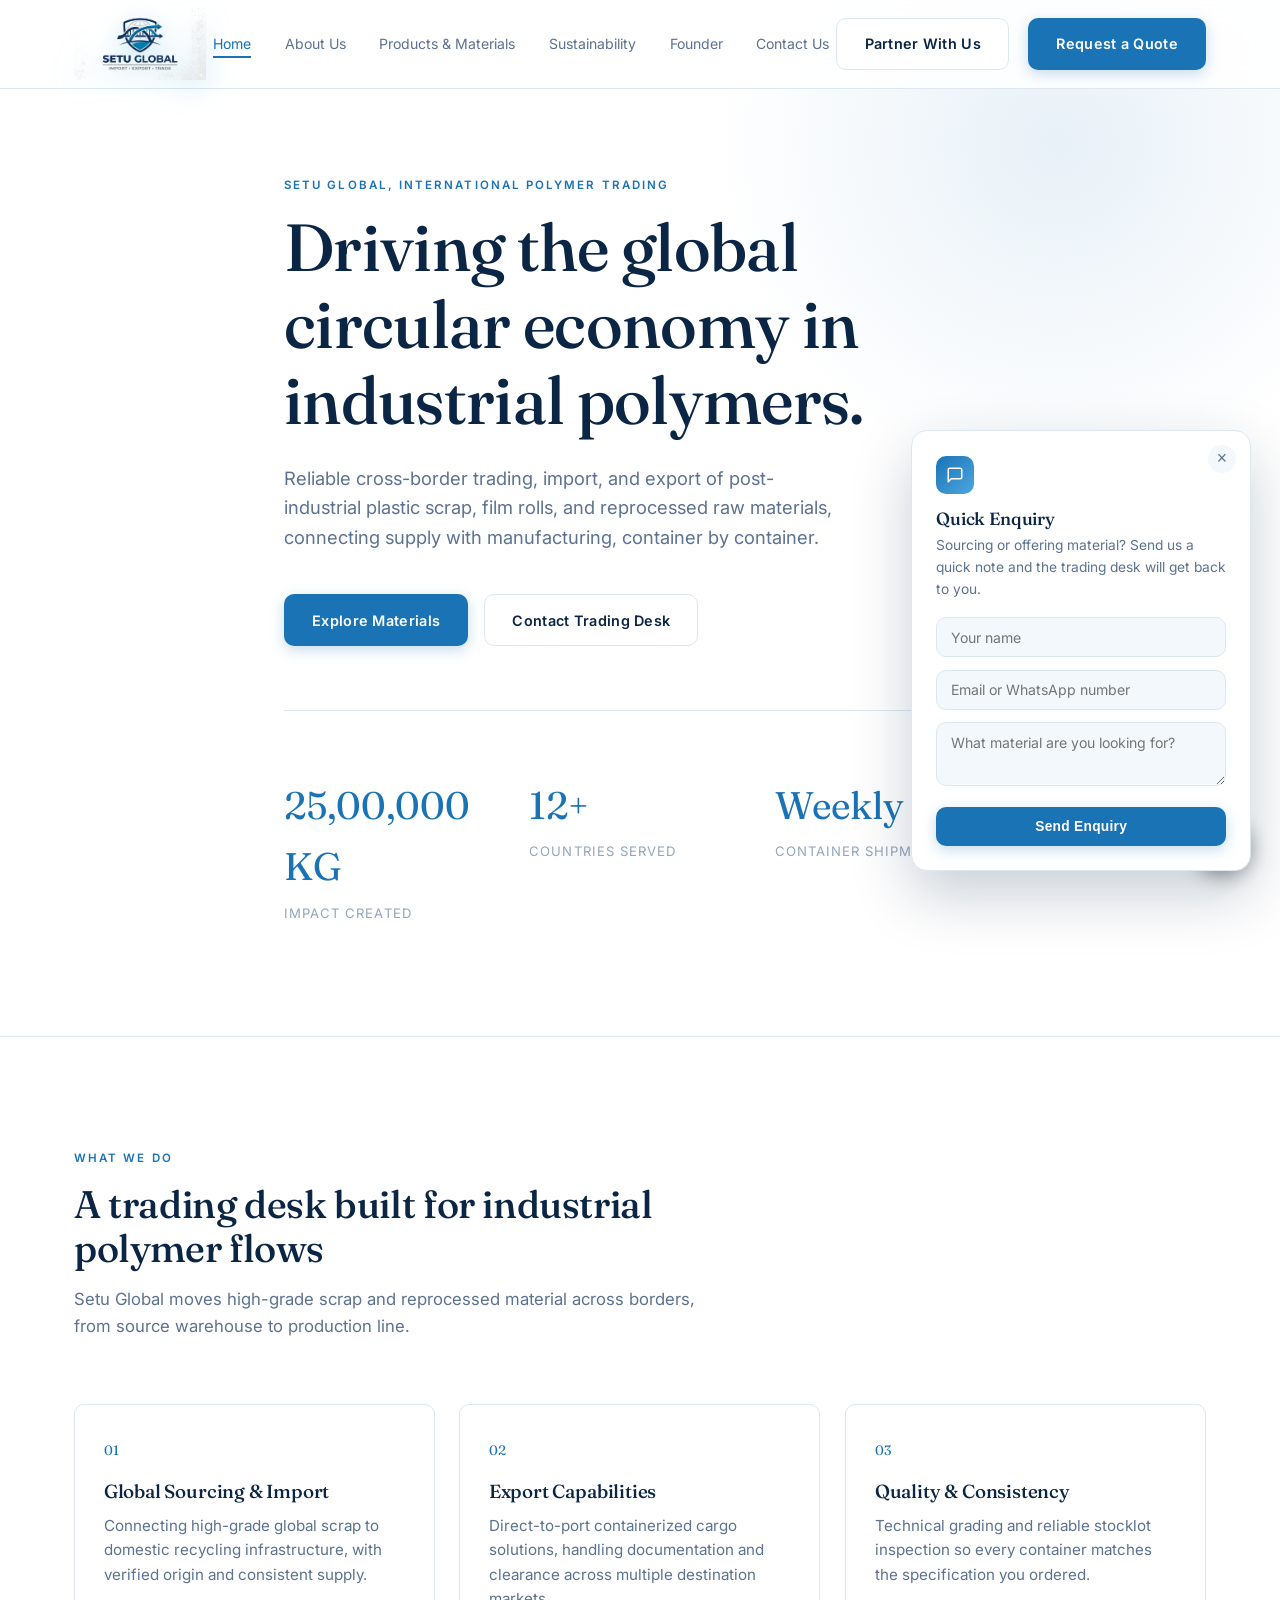
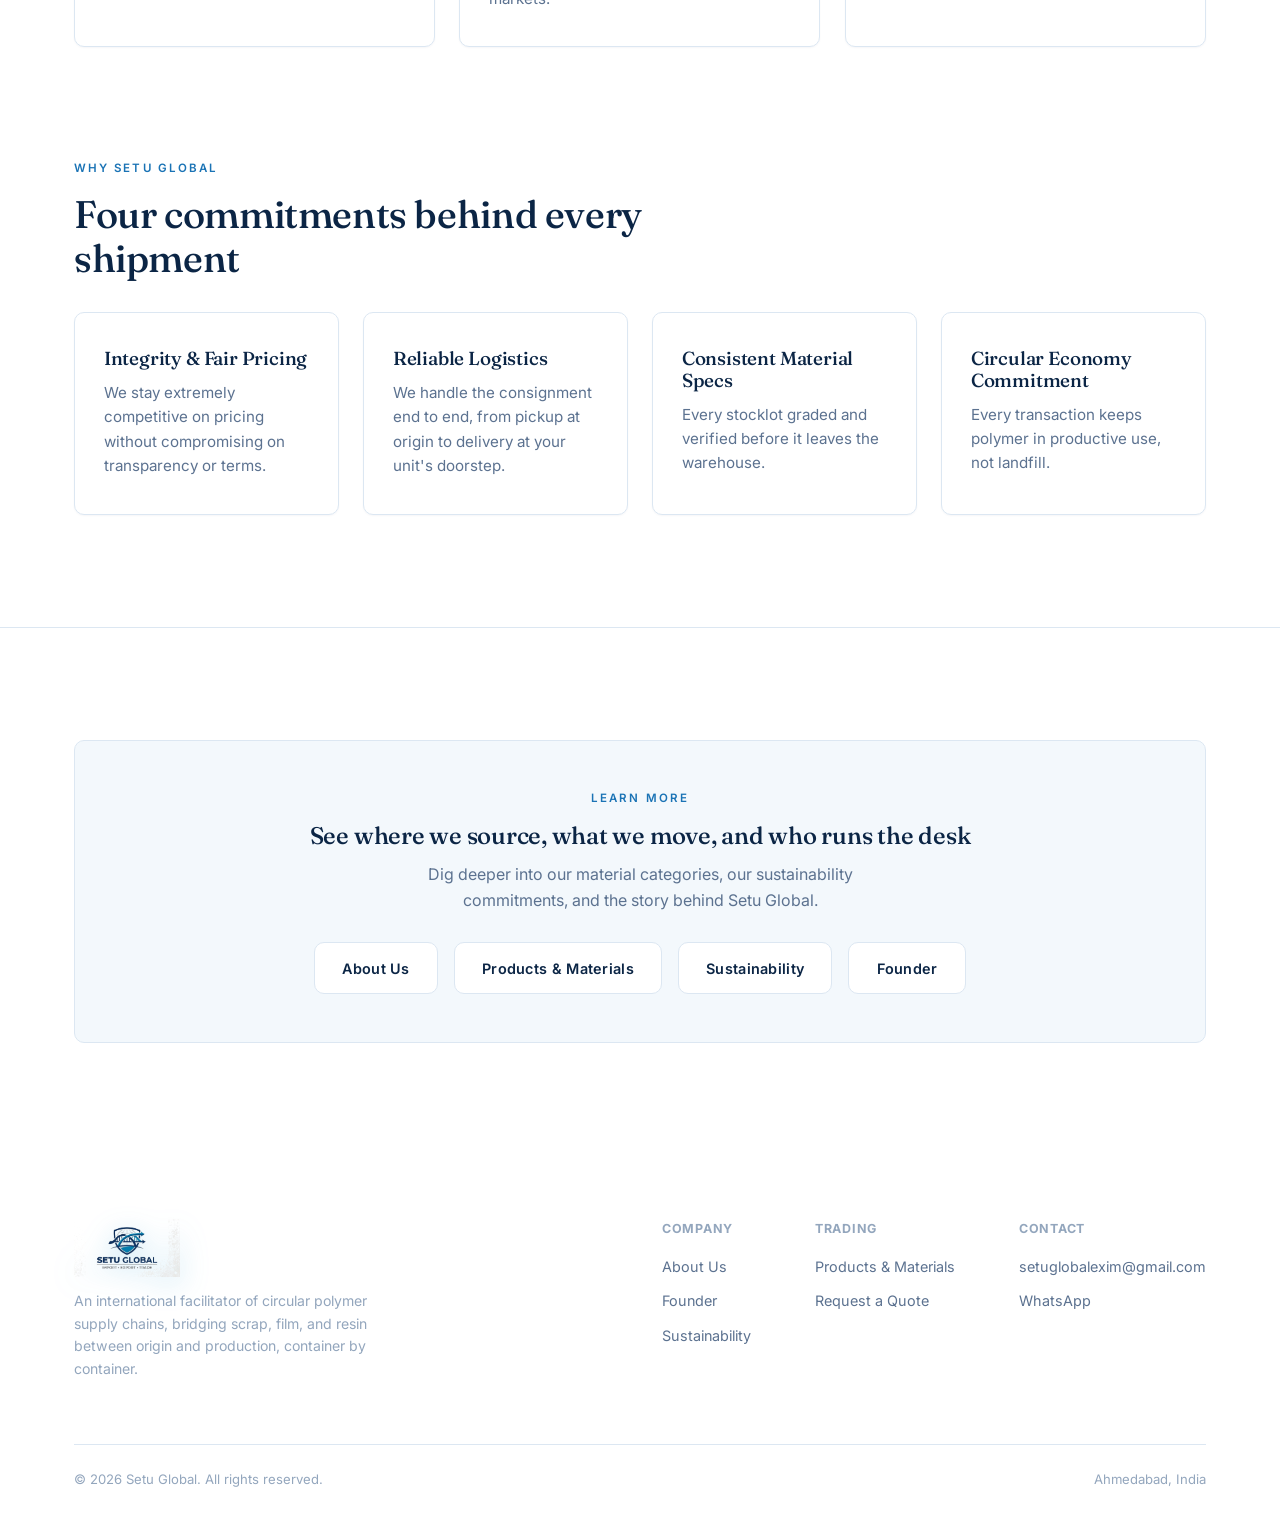
==== index.html @ 7f0b753e "Add files via upload" ====
<!DOCTYPE html>
<html lang="en">
<head>
<meta charset="UTF-8">
<meta name="viewport" content="width=device-width, initial-scale=1.0">
<title>Setu Global | Circular Polymer Trading &amp; Supply Chain</title>
<meta name="description" content="Setu Global is an international facilitator of circular polymer supply chains, trading, import and export of post-industrial plastic scrap, film rolls, and reprocessed raw materials.">
<link rel="preconnect" href="https://fonts.googleapis.com">
<link href="https://fonts.googleapis.com/css2?family=Fraunces:wght@400;500;600&family=Inter:wght@400;500;600;700&display=swap" rel="stylesheet">
<link rel="stylesheet" href="style.css">
</head>
<body>

<header>
  <nav class="nav">
    <a href="index.html" class="logo"><img src="images/logo.png" alt="Setu Global" class="logo-mark"></a>
    <ul class="nav-links">
      <li><a href="index.html" class="active">Home</a></li>
      <li><a href="about.html">About Us</a></li>
      <li><a href="products.html">Products &amp; Materials</a></li>
      <li><a href="sustainability.html">Sustainability</a></li>
      <li><a href="founder.html">Founder</a></li>
      <li><a href="contact.html">Contact Us</a></li>
    </ul>
    <div class="nav-cta">
      <a href="contact.html" class="btn btn-ghost">Partner With Us</a>
      <a href="contact.html" class="btn btn-primary">Request a Quote</a>
    </div>
    <button class="nav-toggle" id="navToggle" aria-label="Menu">
      <span></span><span></span><span></span>
    </button>
  </nav>
  <div class="mobile-menu" id="mobileMenu">
    <a href="index.html">Home</a>
    <a href="about.html">About Us</a>
    <a href="products.html">Products &amp; Materials</a>
    <a href="sustainability.html">Sustainability</a>
    <a href="founder.html">Founder</a>
    <a href="contact.html">Contact Us</a>
    <a href="contact.html" class="btn btn-primary">Request a Quote</a>
  </div>
</header>

<main>

  <!-- HERO -->
  <section class="hero" id="home">
    <div class="container hero-inner">
      <span class="eyebrow">Setu Global, International Polymer Trading</span>
      <h1>Driving the global circular economy in industrial polymers.</h1>
      <p class="sub">Reliable cross-border trading, import, and export of post-industrial plastic scrap, film rolls, and reprocessed raw materials, connecting supply with manufacturing, container by container.</p>
      <div class="hero-ctas">
        <a href="products.html" class="btn btn-primary">Explore Materials</a>
        <a href="contact.html" class="btn btn-ghost">Contact Trading Desk</a>
      </div>

      <div class="stats">
        <div>
          <div class="stat-num">25,00,000 KG</div>
          <div class="stat-label">Impact Created</div>
        </div>
        <div>
          <div class="stat-num">12+</div>
          <div class="stat-label">Countries Served</div>
        </div>
        <div>
          <div class="stat-num">Weekly</div>
          <div class="stat-label">Container Shipments</div>
        </div>
      </div>
    </div>
  </section>

  <!-- CORE OFFERINGS -->
  <section id="offerings">
    <div class="container">
      <div class="section-head">
        <span class="eyebrow">What We Do</span>
        <h2>A trading desk built for industrial polymer flows</h2>
        <p>Setu Global moves high-grade scrap and reprocessed material across borders, from source warehouse to production line.</p>
      </div>
      <div class="grid-3">
        <div class="card">
          <div class="card-num">01</div>
          <h3>Global Sourcing &amp; Import</h3>
          <p>Connecting high-grade global scrap to domestic recycling infrastructure, with verified origin and consistent supply.</p>
        </div>
        <div class="card">
          <div class="card-num">02</div>
          <h3>Export Capabilities</h3>
          <p>Direct-to-port containerized cargo solutions, handling documentation and clearance across multiple destination markets.</p>
        </div>
        <div class="card">
          <div class="card-num">03</div>
          <h3>Quality &amp; Consistency</h3>
          <p>Technical grading and reliable stocklot inspection so every container matches the specification you ordered.</p>
        </div>
      </div>

      <div class="section-head" style="margin-top: var(--space-xl); margin-bottom: var(--space-md);">
        <span class="eyebrow">Why Setu Global</span>
        <h2>Four commitments behind every shipment</h2>
      </div>
      <div class="grid-4">
        <div class="card">
          <h3>Integrity &amp; Fair Pricing</h3>
          <p>We stay extremely competitive on pricing without compromising on transparency or terms.</p>
        </div>
        <div class="card">
          <h3>Reliable Logistics</h3>
          <p>We handle the consignment end to end, from pickup at origin to delivery at your unit's doorstep.</p>
        </div>
        <div class="card">
          <h3>Consistent Material Specs</h3>
          <p>Every stocklot graded and verified before it leaves the warehouse.</p>
        </div>
        <div class="card">
          <h3>Circular Economy Commitment</h3>
          <p>Every transaction keeps polymer in productive use, not landfill.</p>
        </div>
      </div>
    </div>
  </section>

  <!-- EXPLORE MORE -->
  <section style="border-bottom: none;">
    <div class="container">
      <div class="bulletin">
        <span class="eyebrow">Learn More</span>
        <h3>See where we source, what we move, and who runs the desk</h3>
        <p>Dig deeper into our material categories, our sustainability commitments, and the story behind Setu Global.</p>
        <div style="display:flex; gap:1rem; justify-content:center; flex-wrap:wrap; margin-top:1.5rem;">
          <a href="about.html" class="btn btn-ghost">About Us</a>
          <a href="products.html" class="btn btn-ghost">Products &amp; Materials</a>
          <a href="sustainability.html" class="btn btn-ghost">Sustainability</a>
          <a href="founder.html" class="btn btn-ghost">Founder</a>
        </div>
      </div>
    </div>
  </section>

</main>

<footer>
  <div class="container">
    <div class="footer-top">
      <div class="footer-brand">
        <a href="index.html" class="logo"><img src="images/logo.png" alt="Setu Global" class="logo-mark" style="height:58px;"></a>
        <p>An international facilitator of circular polymer supply chains, bridging scrap, film, and resin between origin and production, container by container.</p>
      </div>
      <div class="footer-cols">
        <div class="footer-col">
          <h5>Company</h5>
          <a href="about.html">About Us</a>
          <a href="founder.html">Founder</a>
          <a href="sustainability.html">Sustainability</a>
        </div>
        <div class="footer-col">
          <h5>Trading</h5>
          <a href="products.html">Products &amp; Materials</a>
          <a href="contact.html">Request a Quote</a>
        </div>
        <div class="footer-col">
          <h5>Contact</h5>
          <a href="mailto:setuglobalexim@gmail.com">setuglobalexim@gmail.com</a>
          <a href="https://wa.me/917990073517">WhatsApp</a>
        </div>
      </div>
    </div>
    <div class="footer-bottom">
      <span>© 2026 Setu Global. All rights reserved.</span>
      <span>Ahmedabad, India</span>
    </div>
  </div>
</footer>

<a href="https://wa.me/917990073517" class="wa-float" target="_blank" rel="noopener" aria-label="Chat on WhatsApp">
  <svg width="28" height="28" viewBox="0 0 24 24" fill="#0a0a0a"><path d="M17.6 6.3A8.9 8.9 0 0 0 12 4a8.9 8.9 0 0 0-7.9 13l-1 3.7 3.8-1a8.9 8.9 0 0 0 4.3 1.1h.1a8.9 8.9 0 0 0 8.9-8.9c0-2.4-.9-4.6-2.6-6.3zM12 19.4h-.1a7.4 7.4 0 0 1-3.8-1l-.3-.1-2.3.6.6-2.2-.2-.3a7.4 7.4 0 1 1 13.7-3.9 7.4 7.4 0 0 1-7.4 6.9zm4-5.5c-.2-.1-1.3-.6-1.5-.7-.2-.1-.3-.1-.5.1-.1.2-.5.7-.6.8-.1.1-.2.2-.4.1-.2-.1-.8-.3-1.6-1-.6-.5-1-1.2-1.1-1.4-.1-.2 0-.3.1-.4l.3-.4.2-.3c.1-.1 0-.2 0-.3 0-.1-.5-1.2-.7-1.6-.2-.4-.4-.4-.5-.4h-.4c-.2 0-.4.1-.6.3-.2.2-.8.8-.8 1.9 0 1.1.8 2.2.9 2.3.1.2 1.6 2.4 3.8 3.4.5.2 1 .4 1.3.5.5.2 1 .1 1.4.1.4-.1 1.3-.5 1.5-1 .2-.5.2-.9.1-1l-.4-.1z"/></svg>
</a>

<!-- Scroll-triggered quick enquiry popup -->
<div class="quick-enquiry" id="quickEnquiry">
  <button class="quick-enquiry-close" id="quickEnquiryClose" aria-label="Close">&times;</button>
  <div class="quick-enquiry-icon">
    <svg width="18" height="18" viewBox="0 0 24 24" fill="none" stroke="#fff" stroke-width="2" stroke-linecap="round" stroke-linejoin="round"><path d="M21 15a2 2 0 0 1-2 2H7l-4 4V5a2 2 0 0 1 2-2h14a2 2 0 0 1 2 2z"/></svg>
  </div>
  <h4>Quick Enquiry</h4>
  <p>Sourcing or offering material? Send us a quick note and the trading desk will get back to you.</p>
  <form id="quickEnquiryForm">
    <div class="form-group">
      <input type="text" placeholder="Your name" required>
    </div>
    <div class="form-group">
      <input type="text" placeholder="Email or WhatsApp number" required>
    </div>
    <div class="form-group">
      <textarea placeholder="What material are you looking for?"></textarea>
    </div>
    <button type="submit" class="btn btn-primary">Send Enquiry</button>
  </form>
  <div class="form-success" id="quickEnquirySuccess">Thank you, we have received your enquiry and will respond within 24 business hours.</div>
</div>

<script src="main.js"></script>
</body>
</html>
---- style.css ----
/* ========================================
   Setu Global, White and Blue Theme
   ======================================== */

:root {
  --bg: #ffffff;
  --bg-alt: #f3f8fc;
  --bg-card: #f3f8fc;
  --bg-navy: #0b2a4a;
  --border: #dce7f2;
  --text: #0b2545;
  --text-dim: #5c7290;
  --text-faint: #93a6bd;
  --accent: #1a73b5;
  --accent-dim: #0f5890;
  --accent-light: #4ea6e0;
  --radius: 10px;
  --max-width: 1180px;
  --space-xs: 0.5rem;
  --space-sm: 1rem;
  --space-md: 2rem;
  --space-lg: 4rem;
  --space-xl: 7rem;
}

* { box-sizing: border-box; margin: 0; padding: 0; }

html { scroll-behavior: smooth; }

body {
  background: var(--bg);
  color: var(--text);
  font-family: 'Inter', -apple-system, BlinkMacSystemFont, 'Segoe UI', sans-serif;
  font-size: 16px;
  line-height: 1.6;
  -webkit-font-smoothing: antialiased;
  overflow-x: hidden;
}

/* ---------- Scroll reveal animations ---------- */
.reveal {
  opacity: 0;
  transform: translateY(26px);
  transition: opacity 0.7s cubic-bezier(0.16, 1, 0.3, 1), transform 0.7s cubic-bezier(0.16, 1, 0.3, 1);
  will-change: opacity, transform;
}
.reveal.in-view {
  opacity: 1;
  transform: translateY(0);
}
.reveal-delay-1 { transition-delay: 0.08s; }
.reveal-delay-2 { transition-delay: 0.16s; }
.reveal-delay-3 { transition-delay: 0.24s; }
.reveal-delay-4 { transition-delay: 0.32s; }

@media (prefers-reduced-motion: reduce) {
  .reveal, .reveal.in-view, .logo-mark, .card, .btn { transition: none !important; animation: none !important; transform: none !important; }
}

h1, h2, h3, h4 {
  font-family: 'Fraunces', Georgia, serif;
  font-weight: 500;
  letter-spacing: -0.01em;
  line-height: 1.15;
}

a { color: inherit; text-decoration: none; }

img { max-width: 100%; display: block; }

.container {
  max-width: var(--max-width);
  margin: 0 auto;
  padding: 0 1.5rem;
}

.eyebrow {
  font-size: 0.72rem;
  letter-spacing: 0.18em;
  text-transform: uppercase;
  color: var(--accent);
  font-weight: 600;
  display: block;
  margin-bottom: 0.9rem;
}

.section-head {
  max-width: 640px;
  margin-bottom: var(--space-lg);
}

.section-head h2 {
  font-size: clamp(1.8rem, 3vw, 2.6rem);
  margin-bottom: 1rem;
}

.section-head p {
  color: var(--text-dim);
  font-size: 1.05rem;
}

section { padding: var(--space-xl) 0; border-bottom: 1px solid var(--border); }

/* ---------- Buttons ---------- */
.btn {
  display: inline-flex;
  align-items: center;
  gap: 0.5rem;
  padding: 0.85rem 1.7rem;
  border-radius: var(--radius);
  font-size: 0.9rem;
  font-weight: 600;
  letter-spacing: 0.02em;
  cursor: pointer;
  border: 1px solid transparent;
  transition: transform 0.25s cubic-bezier(0.16,1,0.3,1), box-shadow 0.25s ease, background 0.2s ease, border-color 0.2s ease, color 0.2s ease;
}

.btn-primary {
  background: var(--accent);
  color: #ffffff;
  box-shadow: 0 4px 14px rgba(26,115,181,0.25);
}
.btn-primary:hover {
  background: var(--accent-dim);
  transform: translateY(-2px);
  box-shadow: 0 10px 24px rgba(26,115,181,0.32);
}

.btn-ghost {
  background: #ffffff;
  border: 1.5px solid var(--border);
  color: var(--text);
}
.btn-ghost:hover {
  border-color: var(--accent);
  color: var(--accent);
  transform: translateY(-2px);
  box-shadow: 0 8px 20px rgba(26,115,181,0.12);
}

/* ---------- Header ---------- */
header {
  position: fixed;
  top: 0; left: 0; right: 0;
  z-index: 100;
  background: rgba(255,255,255,0.86);
  backdrop-filter: blur(12px);
  border-bottom: 1px solid var(--border);
  transition: box-shadow 0.3s ease;
}
header.scrolled { box-shadow: 0 4px 24px rgba(11,37,69,0.06); }

.nav {
  display: flex;
  align-items: center;
  justify-content: space-between;
  padding: 0.5rem 1.5rem;
  max-width: var(--max-width);
  margin: 0 auto;
}

.logo {
  font-family: 'Fraunces', serif;
  font-size: 1.25rem;
  font-weight: 600;
  letter-spacing: 0.01em;
  display: flex;
  align-items: center;
  gap: 0.6rem;
}
.logo span { color: var(--accent); }

.logo-mark {
  height: 72px;
  width: auto;
  display: block;
  filter: drop-shadow(0 6px 14px rgba(47,160,216,0.35));
  animation: logoFloat 3.6s ease-in-out infinite;
}

@keyframes logoFloat {
  0%, 100% { transform: translateY(0); }
  50% { transform: translateY(-5px); }
}

.nav-links {
  display: flex;
  gap: 2.1rem;
  list-style: none;
}

.nav-links a {
  font-size: 0.88rem;
  color: var(--text-dim);
  transition: color 0.2s;
  position: relative;
  padding-bottom: 2px;
}
.nav-links a::after {
  content: "";
  position: absolute;
  left: 0; bottom: -4px;
  width: 0;
  height: 2px;
  background: var(--accent);
  transition: width 0.3s cubic-bezier(0.16,1,0.3,1);
}
.nav-links a:hover { color: var(--text); }
.nav-links a:hover::after, .nav-links a.active::after { width: 100%; }

.nav-cta { display: flex; align-items: center; gap: 1.2rem; }

.nav-toggle {
  display: none;
  flex-direction: column;
  gap: 5px;
  background: none;
  border: none;
  cursor: pointer;
  padding: 0.3rem;
}
.nav-toggle span { width: 22px; height: 1.5px; background: var(--text); }

/* ---------- Hero ---------- */
.hero {
  padding: calc(var(--space-xl) + 4rem) 0 var(--space-xl);
  border-bottom: 1px solid var(--border);
  position: relative;
  overflow: hidden;
}

.hero::before {
  content: "";
  position: absolute;
  top: -20%; right: -10%;
  width: 700px; height: 700px;
  background: radial-gradient(circle, rgba(26,115,181,0.10) 0%, transparent 70%);
  pointer-events: none;
  animation: heroGlow 8s ease-in-out infinite;
}

@keyframes heroGlow {
  0%, 100% { transform: scale(1) translate(0,0); }
  50% { transform: scale(1.1) translate(-20px, 20px); }
}

.hero-inner { max-width: 760px; position: relative; }

.hero h1 {
  font-size: clamp(2.4rem, 5.2vw, 4.2rem);
  margin-bottom: 1.6rem;
}

.hero .sub {
  font-size: 1.15rem;
  color: var(--text-dim);
  max-width: 560px;
  margin-bottom: 2.6rem;
}

/* ---------- Page header (sub-pages) ---------- */
.page-hero {
  padding: calc(var(--space-lg) + 4rem) 0 var(--space-lg);
  border-bottom: 1px solid var(--border);
}
.page-hero h1 {
  font-size: clamp(2rem, 4vw, 3rem);
  margin-bottom: 1rem;
}
.page-hero p {
  color: var(--text-dim);
  font-size: 1.05rem;
  max-width: 600px;
}

.nav-links a.active { color: var(--accent); }

/* ---------- Pricing / logistics callout strips ---------- */
.callout-strip {
  display: grid;
  grid-template-columns: 1fr 1fr;
  gap: 1.5rem;
  margin-top: var(--space-lg);
}
.callout-strip .card h3 { color: var(--accent-light); }

.hero-ctas { display: flex; gap: 1rem; flex-wrap: wrap; margin-bottom: var(--space-lg); }

/* Stats */
.stats {
  display: grid;
  grid-template-columns: repeat(3, 1fr);
  gap: 1.5rem;
  margin-top: var(--space-lg);
  padding-top: var(--space-lg);
  border-top: 1px solid var(--border);
  max-width: 820px;
}

.stat-num {
  font-family: 'Fraunces', serif;
  font-size: clamp(1.9rem, 3vw, 2.6rem);
  color: var(--accent);
  margin-bottom: 0.3rem;
}

.stat-label {
  font-size: 0.82rem;
  color: var(--text-faint);
  text-transform: uppercase;
  letter-spacing: 0.08em;
}

/* ---------- Cards grid (offerings / pillars) ---------- */
.grid-3 {
  display: grid;
  grid-template-columns: repeat(3, 1fr);
  gap: 1.5rem;
}

.grid-4 {
  display: grid;
  grid-template-columns: repeat(4, 1fr);
  gap: 1.5rem;
}

.card {
  background: #ffffff;
  border: 1px solid var(--border);
  border-radius: var(--radius);
  padding: 2.2rem 1.8rem;
  transition: border-color 0.3s ease, transform 0.3s cubic-bezier(0.16,1,0.3,1), box-shadow 0.3s ease;
  box-shadow: 0 1px 2px rgba(11,37,69,0.04);
}
.card:hover {
  border-color: var(--accent-light);
  transform: translateY(-5px);
  box-shadow: 0 16px 32px rgba(11,37,69,0.1);
}

.card-num {
  font-family: 'Fraunces', serif;
  font-size: 0.85rem;
  color: var(--accent);
  margin-bottom: 1.2rem;
  letter-spacing: 0.05em;
}

.card h3 {
  font-size: 1.18rem;
  margin-bottom: 0.7rem;
}

.card p { color: var(--text-dim); font-size: 0.95rem; }

/* ---------- About ---------- */
.about-grid {
  display: grid;
  grid-template-columns: 1fr 1fr;
  gap: var(--space-lg);
  align-items: start;
}

.about-grid h2 { font-size: clamp(1.8rem, 3vw, 2.4rem); margin-bottom: 1.4rem; }
.about-grid .lead { font-size: 1.1rem; color: var(--text-dim); margin-bottom: 1.4rem; }
.about-grid p { color: var(--text-dim); margin-bottom: 1rem; font-size: 0.98rem; }

.mission-box {
  background: var(--bg-card);
  border: 1px solid var(--border);
  border-left: 2px solid var(--accent);
  padding: 2rem;
  border-radius: var(--radius);
}
.mission-box .eyebrow { margin-bottom: 0.7rem; }
.mission-box p { color: var(--text); font-size: 1.05rem; font-family: 'Fraunces', serif; font-weight: 400; line-height: 1.5; }

.route-map {
  margin-top: var(--space-lg);
  border: 1px solid var(--border);
  border-radius: var(--radius);
  padding: 2.5rem;
  background: var(--bg-card);
}

.route-list {
  display: grid;
  grid-template-columns: repeat(4, 1fr);
  gap: 1.5rem;
  margin-top: 1.5rem;
  list-style: none;
}

.route-list li {
  font-size: 0.85rem;
  color: var(--text-dim);
  border-top: 1px solid var(--border);
  padding-top: 0.8rem;
}
.route-list li b { color: var(--text); display: block; font-size: 0.95rem; margin-bottom: 0.2rem; }

/* ---------- Products ---------- */
.product-cat {
  border: 1px solid var(--border);
  border-radius: var(--radius);
  margin-bottom: 1.2rem;
  overflow: hidden;
}

.product-cat-head {
  display: flex;
  justify-content: space-between;
  align-items: center;
  padding: 1.6rem 1.8rem;
  background: var(--bg-card);
  cursor: pointer;
}

.product-cat-head h3 { font-size: 1.2rem; }
.product-cat-head .tag {
  font-size: 0.75rem;
  color: var(--text-faint);
  text-transform: uppercase;
  letter-spacing: 0.06em;
}

.product-items {
  padding: 0 1.8rem 1.8rem;
  display: grid;
  grid-template-columns: repeat(2, 1fr);
  gap: 0.9rem;
}

.product-item {
  display: flex;
  justify-content: space-between;
  align-items: center;
  padding: 0.9rem 1.1rem;
  background: var(--bg);
  border: 1px solid var(--border);
  border-radius: var(--radius);
  font-size: 0.92rem;
}

.product-item button {
  background: none;
  border: none;
  color: var(--accent);
  font-size: 0.78rem;
  cursor: pointer;
  font-weight: 600;
  white-space: nowrap;
  margin-left: 0.8rem;
}
.product-item button:hover { text-decoration: underline; }

.offer-sheet-cta {
  display: flex;
  align-items: center;
  justify-content: space-between;
  background: var(--bg-card);
  border: 1px dashed var(--border);
  border-radius: var(--radius);
  padding: 1.8rem 2rem;
  margin-top: var(--space-md);
  flex-wrap: wrap;
  gap: 1rem;
}
.offer-sheet-cta p { color: var(--text-dim); font-size: 0.92rem; }

/* ---------- Sustainability ---------- */
.sustain-wrap {
  display: grid;
  grid-template-columns: 1fr 1fr;
  gap: var(--space-lg);
}

.pillar {
  padding: 1.6rem 0;
  border-top: 1px solid var(--border);
}
.pillar:first-child { border-top: none; }
.pillar h4 { font-size: 1.05rem; margin-bottom: 0.5rem; }
.pillar p { color: var(--text-dim); font-size: 0.93rem; }

.impact-counter {
  background: var(--bg-card);
  border: 1px solid var(--border);
  border-radius: var(--radius);
  padding: 2.5rem;
  display: flex;
  flex-direction: column;
  justify-content: center;
}
.impact-counter .big-num {
  font-family: 'Fraunces', serif;
  font-size: clamp(2.6rem, 5vw, 3.6rem);
  color: var(--accent);
  margin-bottom: 0.5rem;
}
.impact-counter .big-label { color: var(--text-dim); font-size: 0.95rem; margin-bottom: 2rem; }

/* ---------- Gallery ---------- */
.gallery-grid {
  display: grid;
  grid-template-columns: repeat(3, 1fr);
  gap: 1rem;
}
.gallery-item {
  aspect-ratio: 4/3;
  background: var(--bg-card);
  border: 1px solid var(--border);
  border-radius: var(--radius);
  display: flex;
  align-items: flex-end;
  justify-content: center;
  color: var(--text-faint);
  font-size: 0.85rem;
  text-align: center;
  padding: 1rem;
  overflow: hidden;
  position: relative;
}

.gallery-item img {
  position: absolute;
  inset: 0;
  width: 100%;
  height: 100%;
  object-fit: cover;
  transition: transform 0.4s ease;
}
.gallery-item:hover img { transform: scale(1.06); }

.gallery-item span {
  position: relative;
  z-index: 1;
  background: linear-gradient(180deg, transparent, rgba(11,37,69,0.92) 70%);
  width: 100%;
  padding: 2.2rem 0.5rem 0.6rem;
  color: #ffffff;
  font-weight: 600;
  letter-spacing: 0.02em;
}

/* ---------- Founder ---------- */
.founder-wrap {
  display: grid;
  grid-template-columns: 300px 1fr;
  gap: var(--space-lg);
  align-items: start;
}

.founder-photo {
  aspect-ratio: 4/5;
  background: var(--bg-card);
  border: 1px solid var(--border);
  border-radius: var(--radius);
  display: flex;
  align-items: center;
  justify-content: center;
  color: var(--text-faint);
  font-size: 0.85rem;
  overflow: hidden;
}

.founder-photo img {
  width: 100%;
  height: 100%;
  object-fit: cover;
  object-position: center 15%;
  display: block;
}

.founder-wrap h3 { font-size: 1.6rem; margin-bottom: 0.3rem; }
.founder-wrap .role { color: var(--accent); font-size: 0.9rem; margin-bottom: 1.4rem; display: block; }
.founder-wrap p { color: var(--text-dim); margin-bottom: 1rem; }

.founder-points {
  margin-top: 1.5rem;
  display: grid;
  grid-template-columns: 1fr 1fr;
  gap: 1rem;
}
.founder-points div {
  border-top: 1px solid var(--border);
  padding-top: 0.8rem;
  font-size: 0.88rem;
  color: var(--text-dim);
}
.founder-points b { color: var(--text); display: block; margin-bottom: 0.2rem; }

/* ---------- Stocklot bulletin ---------- */
.bulletin {
  background: var(--bg-card);
  border: 1px solid var(--border);
  border-radius: var(--radius);
  padding: 3rem;
  text-align: center;
}
.bulletin h3 { font-size: 1.5rem; margin-bottom: 0.8rem; }
.bulletin p { color: var(--text-dim); max-width: 520px; margin: 0 auto 1.8rem; }

/* ---------- Contact ---------- */
.contact-wrap {
  display: grid;
  grid-template-columns: 1fr 1fr;
  gap: var(--space-lg);
}

.form-group { margin-bottom: 1.2rem; }
.form-group label {
  display: block;
  font-size: 0.82rem;
  color: var(--text-dim);
  margin-bottom: 0.5rem;
  text-transform: uppercase;
  letter-spacing: 0.04em;
}
.form-row { display: grid; grid-template-columns: 1fr 1fr; gap: 1rem; }

input, select, textarea {
  width: 100%;
  background: var(--bg-card);
  border: 1px solid var(--border);
  border-radius: var(--radius);
  padding: 0.85rem 1rem;
  color: var(--text);
  font-family: inherit;
  font-size: 0.95rem;
}
input:focus, select:focus, textarea:focus {
  outline: none;
  border-color: var(--accent);
}
textarea { resize: vertical; min-height: 100px; }

.contact-info-block { margin-bottom: 2rem; }
.contact-info-block h4 {
  font-size: 0.8rem;
  text-transform: uppercase;
  letter-spacing: 0.08em;
  color: var(--accent);
  margin-bottom: 0.8rem;
}
.contact-info-block p { color: var(--text-dim); font-size: 0.95rem; line-height: 1.7; }
.contact-info-block a { color: var(--text); }
.contact-info-block a:hover { color: var(--accent); }

/* ---------- Footer ---------- */
footer {
  padding: var(--space-lg) 0 var(--space-md);
}
.footer-top {
  display: flex;
  justify-content: space-between;
  flex-wrap: wrap;
  gap: 2rem;
  margin-bottom: var(--space-lg);
}
.footer-brand .logo { margin-bottom: 0.8rem; }
.footer-brand p { color: var(--text-faint); font-size: 0.88rem; max-width: 320px; }

.footer-cols { display: flex; gap: 4rem; flex-wrap: wrap; }
.footer-col h5 {
  font-size: 0.78rem;
  text-transform: uppercase;
  letter-spacing: 0.06em;
  color: var(--text-faint);
  margin-bottom: 1rem;
}
.footer-col a {
  display: block;
  color: var(--text-dim);
  font-size: 0.9rem;
  margin-bottom: 0.7rem;
}
.footer-col a:hover { color: var(--accent); }

.footer-bottom {
  border-top: 1px solid var(--border);
  padding-top: 1.5rem;
  display: flex;
  justify-content: space-between;
  flex-wrap: wrap;
  gap: 1rem;
  font-size: 0.82rem;
  color: var(--text-faint);
}

/* ---------- WhatsApp float ---------- */
.wa-float {
  position: fixed;
  bottom: 1.8rem;
  right: 1.8rem;
  width: 56px;
  height: 56px;
  background: #25D366;
  border-radius: 50%;
  display: flex;
  align-items: center;
  justify-content: center;
  z-index: 90;
  box-shadow: 0 6px 20px rgba(0,0,0,0.4);
  transition: transform 0.2s;
}
.wa-float:hover { transform: scale(1.08); }

/* ---------- Modal ---------- */
.modal-overlay {
  position: fixed; inset: 0;
  background: rgba(0,0,0,0.7);
  display: none;
  align-items: center;
  justify-content: center;
  z-index: 200;
  padding: 1.5rem;
}
.modal-overlay.active { display: flex; }

.modal {
  background: var(--bg-card);
  border: 1px solid var(--border);
  border-radius: var(--radius);
  padding: 2.2rem;
  max-width: 420px;
  width: 100%;
}
.modal h3 { margin-bottom: 0.4rem; font-size: 1.2rem; }
.modal .modal-sub { color: var(--text-dim); font-size: 0.88rem; margin-bottom: 1.4rem; }
.modal-close {
  float: right;
  background: none;
  border: none;
  color: var(--text-faint);
  cursor: pointer;
  font-size: 1.3rem;
  line-height: 1;
}

.form-success {
  color: var(--accent);
  font-size: 0.9rem;
  margin-top: 1rem;
  display: none;
}

/* ---------- Responsive ---------- */
@media (max-width: 900px) {
  .grid-3, .grid-4 { grid-template-columns: 1fr 1fr; }
  .about-grid, .sustain-wrap, .contact-wrap { grid-template-columns: 1fr; }
  .founder-wrap { grid-template-columns: 1fr; }
  .founder-photo { max-width: 260px; }
  .route-list { grid-template-columns: 1fr 1fr; }
  .gallery-grid { grid-template-columns: 1fr 1fr; }
  .stats { grid-template-columns: 1fr; gap: 1.8rem; }
  .callout-strip { grid-template-columns: 1fr; }
}

@media (max-width: 680px) {
  .nav-links, .nav-cta .btn-ghost { display: none; }
  .nav-toggle { display: flex; }
  .grid-3, .grid-4 { grid-template-columns: 1fr; }
  .product-items { grid-template-columns: 1fr; }
  .form-row { grid-template-columns: 1fr; }
  .gallery-grid { grid-template-columns: 1fr; }
  .route-list { grid-template-columns: 1fr; }
  .footer-top { flex-direction: column; }
  section { padding: var(--space-lg) 0; }
}

.mobile-menu {
  display: none;
  position: fixed;
  top: 64px; left: 0; right: 0;
  background: var(--bg-alt);
  border-bottom: 1px solid var(--border);
  z-index: 99;
  padding: 1.5rem;
}
.mobile-menu.active { display: block; }
.mobile-menu a {
  display: block;
  padding: 0.9rem 0;
  border-bottom: 1px solid var(--border);
  color: var(--text-dim);
}
.mobile-menu .btn { margin-top: 1rem; width: 100%; justify-content: center; }

/* ---------- Scroll-triggered quick enquiry popup ---------- */
.quick-enquiry {
  position: fixed;
  bottom: 1.8rem;
  right: 1.8rem;
  width: 340px;
  max-width: calc(100vw - 2.4rem);
  background: #ffffff;
  border: 1px solid var(--border);
  border-radius: 16px;
  box-shadow: 0 24px 60px rgba(11,37,69,0.22);
  z-index: 95;
  padding: 1.6rem 1.5rem 1.5rem;
  opacity: 0;
  transform: translateY(24px) scale(0.97);
  pointer-events: none;
  transition: opacity 0.45s cubic-bezier(0.16,1,0.3,1), transform 0.45s cubic-bezier(0.16,1,0.3,1);
}
.quick-enquiry.show {
  opacity: 1;
  transform: translateY(0) scale(1);
  pointer-events: auto;
}
.quick-enquiry-close {
  position: absolute;
  top: 0.9rem;
  right: 0.9rem;
  width: 28px;
  height: 28px;
  border-radius: 50%;
  border: none;
  background: var(--bg-card);
  color: var(--text-dim);
  font-size: 1.1rem;
  line-height: 1;
  cursor: pointer;
  display: flex;
  align-items: center;
  justify-content: center;
  transition: background 0.2s ease, color 0.2s ease, transform 0.2s ease;
}
.quick-enquiry-close:hover {
  background: var(--accent);
  color: #fff;
  transform: rotate(90deg);
}
.quick-enquiry-icon {
  width: 38px;
  height: 38px;
  border-radius: 10px;
  background: linear-gradient(135deg, var(--accent), var(--accent-light));
  display: flex;
  align-items: center;
  justify-content: center;
  margin-bottom: 0.9rem;
}
.quick-enquiry h4 {
  font-family: 'Fraunces', serif;
  font-size: 1.1rem;
  margin-bottom: 0.3rem;
  padding-right: 1.2rem;
}
.quick-enquiry p {
  color: var(--text-dim);
  font-size: 0.86rem;
  margin-bottom: 1.1rem;
}
.quick-enquiry .form-group { margin-bottom: 0.8rem; }
.quick-enquiry input, .quick-enquiry textarea {
  padding: 0.65rem 0.85rem;
  font-size: 0.88rem;
  background: var(--bg-card);
}
.quick-enquiry textarea { min-height: 64px; }
.quick-enquiry .btn { width: 100%; justify-content: center; padding: 0.7rem; font-size: 0.86rem; }
.quick-enquiry .form-success { display: none; font-size: 0.85rem; }

@media (max-width: 680px) {
  .quick-enquiry { right: 1.2rem; left: 1.2rem; width: auto; bottom: 1.2rem; }
}

/* ---------- Glow effect (contact form) ---------- */
.glow-wrap {
  position: relative;
  border-radius: 22px;
  isolation: isolate;
}
.glow-wrap::before {
  content: "";
  position: absolute;
  inset: -8px;
  border-radius: 26px;
  background: linear-gradient(115deg, #0894FF, #6C8CFF, #4ea6e0, #0894FF);
  background-size: 300% 300%;
  filter: blur(22px);
  opacity: 0.5;
  z-index: -1;
  animation: glowShift 7s ease infinite;
}
@keyframes glowShift {
  0%, 100% { background-position: 0% 50%; }
  50% { background-position: 100% 50%; }
}

.glow-card {
  position: relative;
  background: #ffffff;
  border: 1px solid var(--border);
  border-radius: 20px;
  padding: 2.4rem;
  box-shadow: 0 20px 48px rgba(11,37,69,0.08);
}

@media (max-width: 680px) {
  .glow-wrap::before { inset: -5px; filter: blur(16px); }
  .glow-card { padding: 1.8rem; }
}
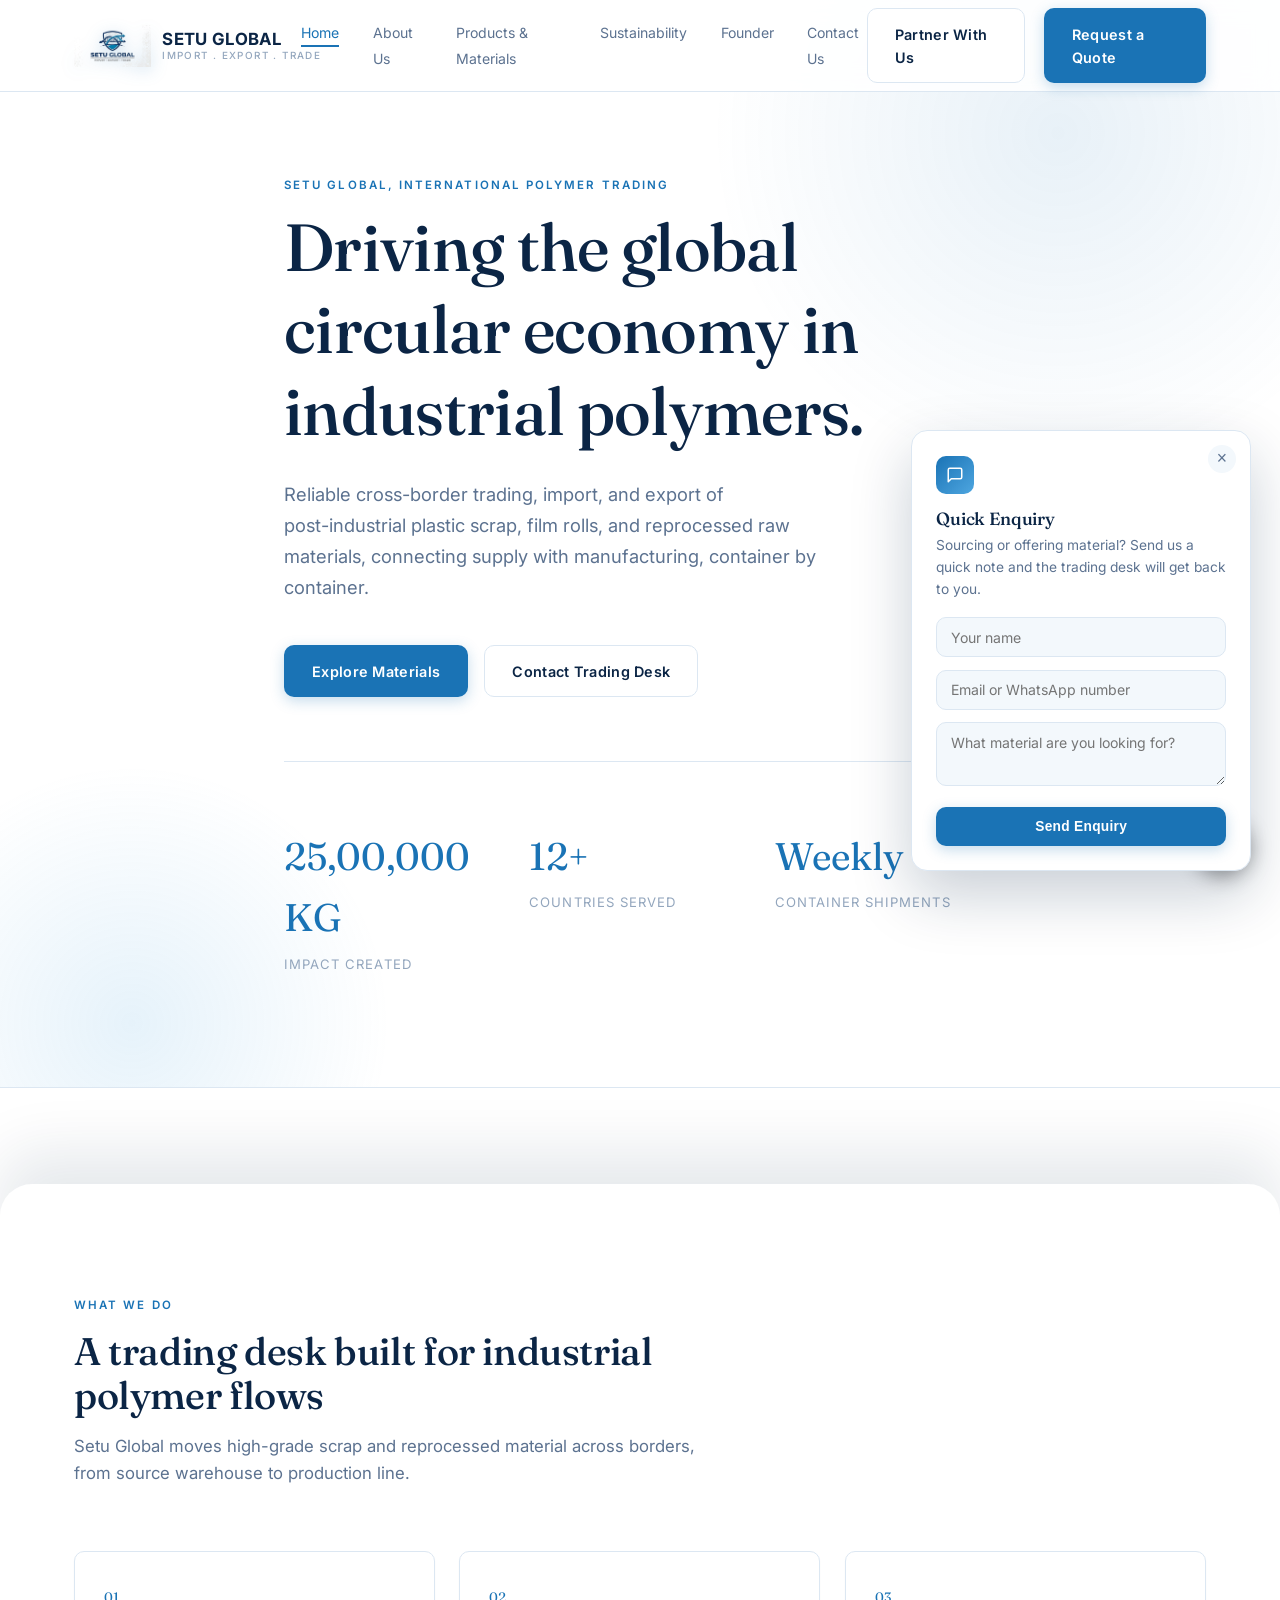
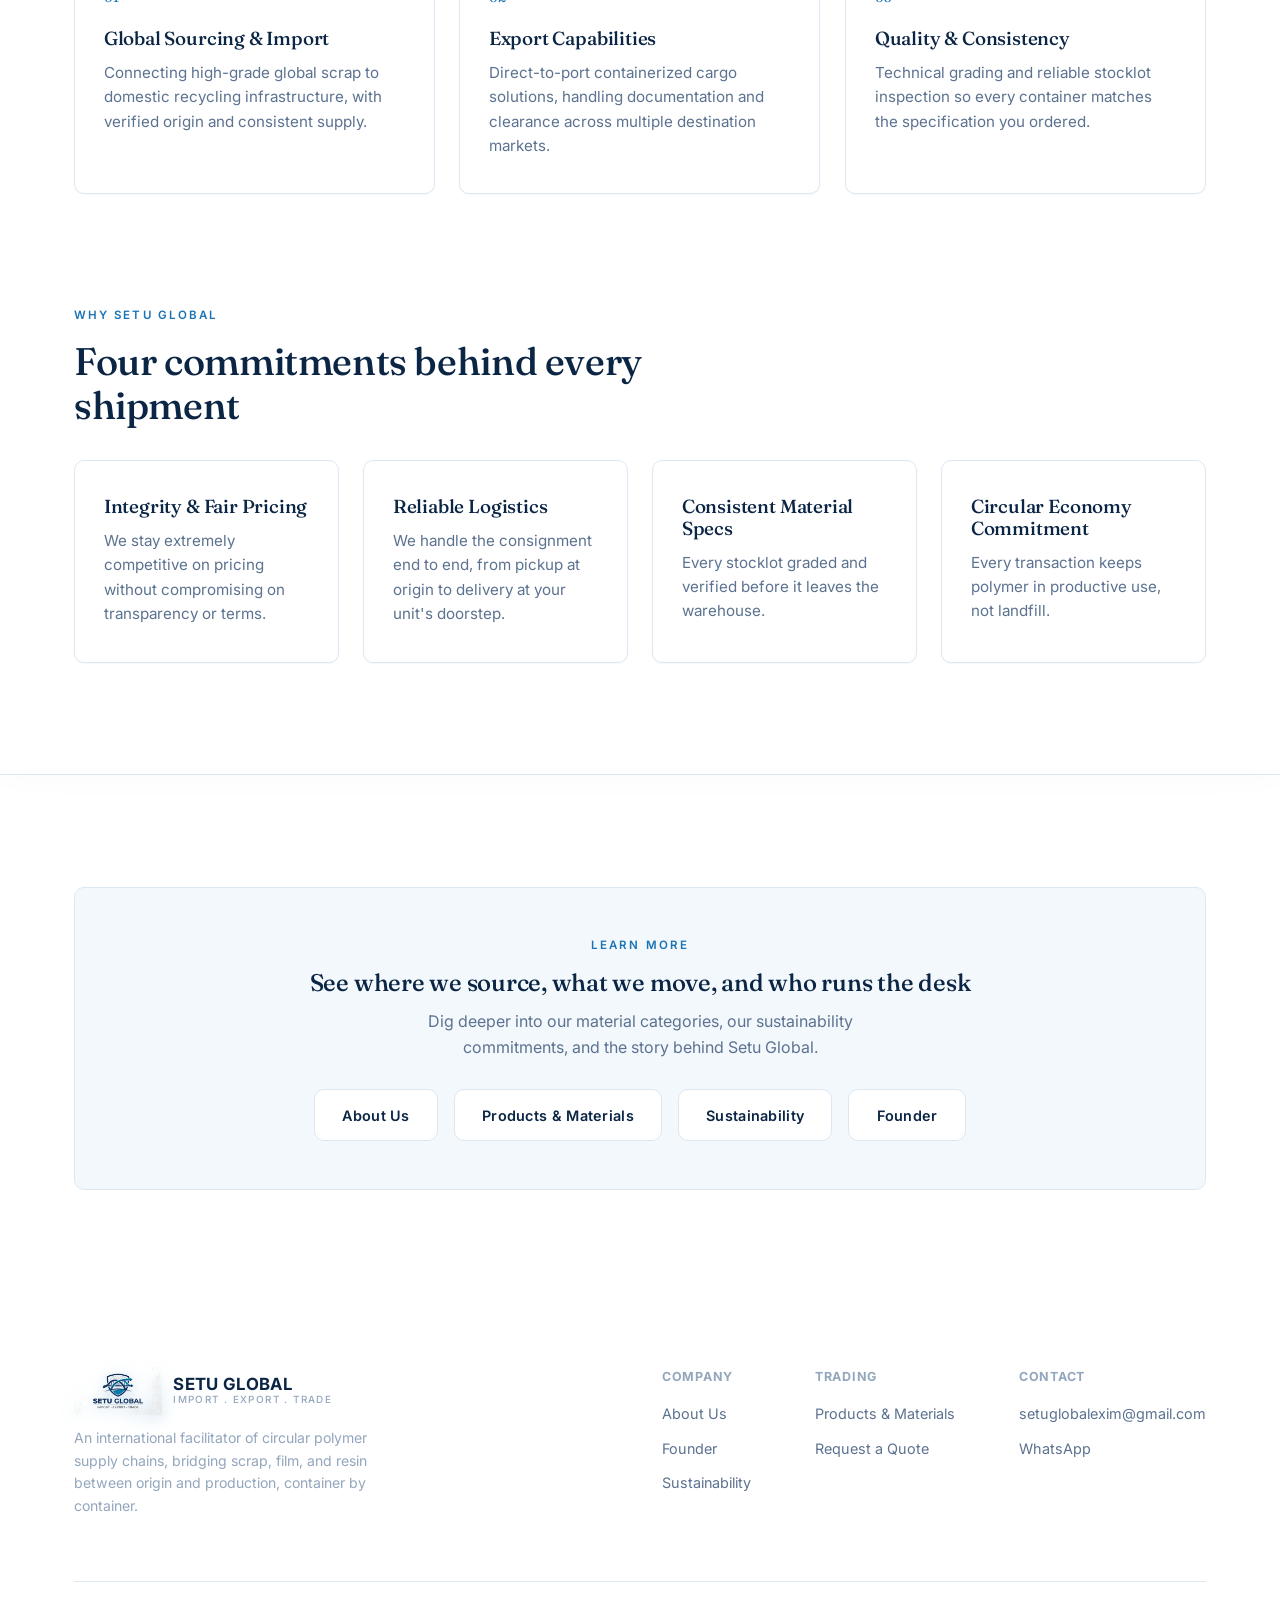
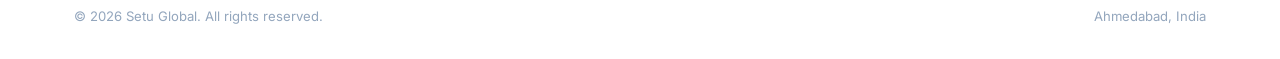
==== commit 9761ad59: "Add files via upload" ====
--- a/index.html
+++ b/index.html
@@ -13,7 +13,7 @@
 
 <header>
   <nav class="nav">
-    <a href="index.html" class="logo"><img src="images/logo.png" alt="Setu Global" class="logo-mark"></a>
+    <a href="index.html" class="logo"><img src="images/logo.png" alt="Setu Global" class="logo-mark"><span class="logo-text-block"><span class="logo-name">SETU GLOBAL</span><span class="logo-tag">Import . Export . Trade</span></span></a>
     <ul class="nav-links">
       <li><a href="index.html" class="active">Home</a></li>
       <li><a href="about.html">About Us</a></li>
@@ -43,36 +43,38 @@
 
 <main>
 
-  <!-- HERO -->
-  <section class="hero" id="home">
-    <div class="container hero-inner">
-      <span class="eyebrow">Setu Global, International Polymer Trading</span>
-      <h1>Driving the global circular economy in industrial polymers.</h1>
-      <p class="sub">Reliable cross-border trading, import, and export of post-industrial plastic scrap, film rolls, and reprocessed raw materials, connecting supply with manufacturing, container by container.</p>
-      <div class="hero-ctas">
-        <a href="products.html" class="btn btn-primary">Explore Materials</a>
-        <a href="contact.html" class="btn btn-ghost">Contact Trading Desk</a>
-      </div>
-
-      <div class="stats">
-        <div>
-          <div class="stat-num">25,00,000 KG</div>
-          <div class="stat-label">Impact Created</div>
-        </div>
-        <div>
-          <div class="stat-num">12+</div>
-          <div class="stat-label">Countries Served</div>
-        </div>
-        <div>
-          <div class="stat-num">Weekly</div>
-          <div class="stat-label">Container Shipments</div>
-        </div>
-      </div>
-    </div>
-  </section>
+  <!-- HERO (pinned) -->
+  <div class="pin-wrap">
+    <section class="hero" id="home">
+      <div class="container hero-inner">
+        <span class="eyebrow reveal">Setu Global, International Polymer Trading</span>
+        <h1 class="word-reveal">Driving the global circular economy in industrial polymers.</h1>
+        <p class="sub word-reveal">Reliable cross-border trading, import, and export of post-industrial plastic scrap, film rolls, and reprocessed raw materials, connecting supply with manufacturing, container by container.</p>
+        <div class="hero-ctas reveal">
+          <a href="products.html" class="btn btn-primary">Explore Materials</a>
+          <a href="contact.html" class="btn btn-ghost">Contact Trading Desk</a>
+        </div>
+
+        <div class="stats reveal">
+          <div>
+            <div class="stat-num" data-count-to="2500000" data-suffix=" KG" data-format="indian">0</div>
+            <div class="stat-label">Impact Created</div>
+          </div>
+          <div>
+            <div class="stat-num" data-count-to="12" data-suffix="+">0</div>
+            <div class="stat-label">Countries Served</div>
+          </div>
+          <div>
+            <div class="stat-num">Weekly</div>
+            <div class="stat-label">Container Shipments</div>
+          </div>
+        </div>
+      </div>
+    </section>
+  </div>
 
   <!-- CORE OFFERINGS -->
-  <section id="offerings">
+  <section id="offerings" class="stack-section">
     <div class="container">
       <div class="section-head">
         <span class="eyebrow">What We Do</span>
@@ -145,7 +147,7 @@
   <div class="container">
     <div class="footer-top">
       <div class="footer-brand">
-        <a href="index.html" class="logo"><img src="images/logo.png" alt="Setu Global" class="logo-mark" style="height:58px;"></a>
+        <a href="index.html" class="logo"><img src="images/logo.png" alt="Setu Global" class="logo-mark" style="height:48px;"><span class="logo-text-block"><span class="logo-name">SETU GLOBAL</span><span class="logo-tag">Import . Export . Trade</span></span></a>
         <p>An international facilitator of circular polymer supply chains, bridging scrap, film, and resin between origin and production, container by container.</p>
       </div>
       <div class="footer-cols">
--- a/style.css
+++ b/style.css
@@ -167,21 +167,44 @@
   letter-spacing: 0.01em;
   display: flex;
   align-items: center;
-  gap: 0.6rem;
+  gap: 0.7rem;
 }
 .logo span { color: var(--accent); }
 
 .logo-mark {
-  height: 72px;
+  height: 42px;
   width: auto;
   display: block;
-  filter: drop-shadow(0 6px 14px rgba(47,160,216,0.35));
+  filter: drop-shadow(0 3px 8px rgba(26,115,181,0.3));
   animation: logoFloat 3.6s ease-in-out infinite;
+}
+
+.logo-text-block {
+  display: flex;
+  flex-direction: column;
+  line-height: 1.15;
+}
+.logo-text-block .logo-name {
+  font-family: 'Inter', sans-serif;
+  font-size: 1.05rem;
+  font-weight: 700;
+  letter-spacing: 0.02em;
+  color: var(--text);
+  white-space: nowrap;
+}
+.logo-text-block .logo-tag {
+  font-family: 'Inter', sans-serif;
+  font-size: 0.62rem;
+  font-weight: 500;
+  letter-spacing: 0.14em;
+  text-transform: uppercase;
+  color: var(--text-faint);
+  white-space: nowrap;
 }
 
 @keyframes logoFloat {
   0%, 100% { transform: translateY(0); }
-  50% { transform: translateY(-5px); }
+  50% { transform: translateY(-4px); }
 }
 
 .nav-links {
@@ -905,3 +928,71 @@
   .glow-wrap::before { inset: -5px; filter: blur(16px); }
   .glow-card { padding: 1.8rem; }
 }
+
+/* ---------- Hero word-by-word reveal ---------- */
+.word-mask {
+  display: inline-block;
+  overflow: hidden;
+  vertical-align: top;
+  padding-bottom: 0.08em;
+}
+.word-inner {
+  display: inline-block;
+  opacity: 0;
+  transform: translateY(115%);
+  animation: wordRise 0.85s cubic-bezier(0.16,1,0.3,1) forwards;
+}
+@keyframes wordRise {
+  to { opacity: 1; transform: translateY(0); }
+}
+
+/* ---------- Hero drifting blobs ---------- */
+.hero-inner { position: relative; z-index: 1; }
+.hero::after {
+  content: "";
+  position: absolute;
+  bottom: -18%; left: -10%;
+  width: 520px; height: 520px;
+  background: radial-gradient(circle, rgba(78,166,224,0.14) 0%, transparent 70%);
+  pointer-events: none;
+  z-index: 0;
+  animation: heroGlow2 10s ease-in-out infinite;
+}
+@keyframes heroGlow2 {
+  0%, 100% { transform: scale(1) translate(0,0); }
+  50% { transform: scale(1.18) translate(30px, -24px); }
+}
+
+/* ---------- Pinned hero to offerings stack transition ---------- */
+@media (min-width: 821px) {
+  .pin-wrap { position: relative; padding-bottom: 6rem; }
+  .pin-wrap .hero { position: sticky; top: 0; z-index: 1; margin-bottom: 0; }
+  .stack-section {
+    position: relative;
+    z-index: 2;
+    background: var(--bg);
+    border-radius: 32px 32px 0 0;
+    box-shadow: 0 -32px 60px rgba(11,37,69,0.1);
+  }
+}
+
+@media (prefers-reduced-motion: reduce) {
+  .pin-wrap .hero { position: static !important; }
+  .word-inner { animation: none !important; opacity: 1 !important; transform: none !important; }
+  .hero::after { animation: none !important; }
+}
+
+/* ---------- Card spotlight cursor glow ---------- */
+.card { position: relative; overflow: hidden; }
+.card > * { position: relative; z-index: 1; }
+.card::before {
+  content: "";
+  position: absolute;
+  inset: 0;
+  background: radial-gradient(circle at var(--spot-x, 50%) var(--spot-y, 50%), rgba(26,115,181,0.14), transparent 55%);
+  opacity: 0;
+  transition: opacity 0.35s ease;
+  pointer-events: none;
+  z-index: 0;
+}
+.card.spotlight-active::before { opacity: 1; }
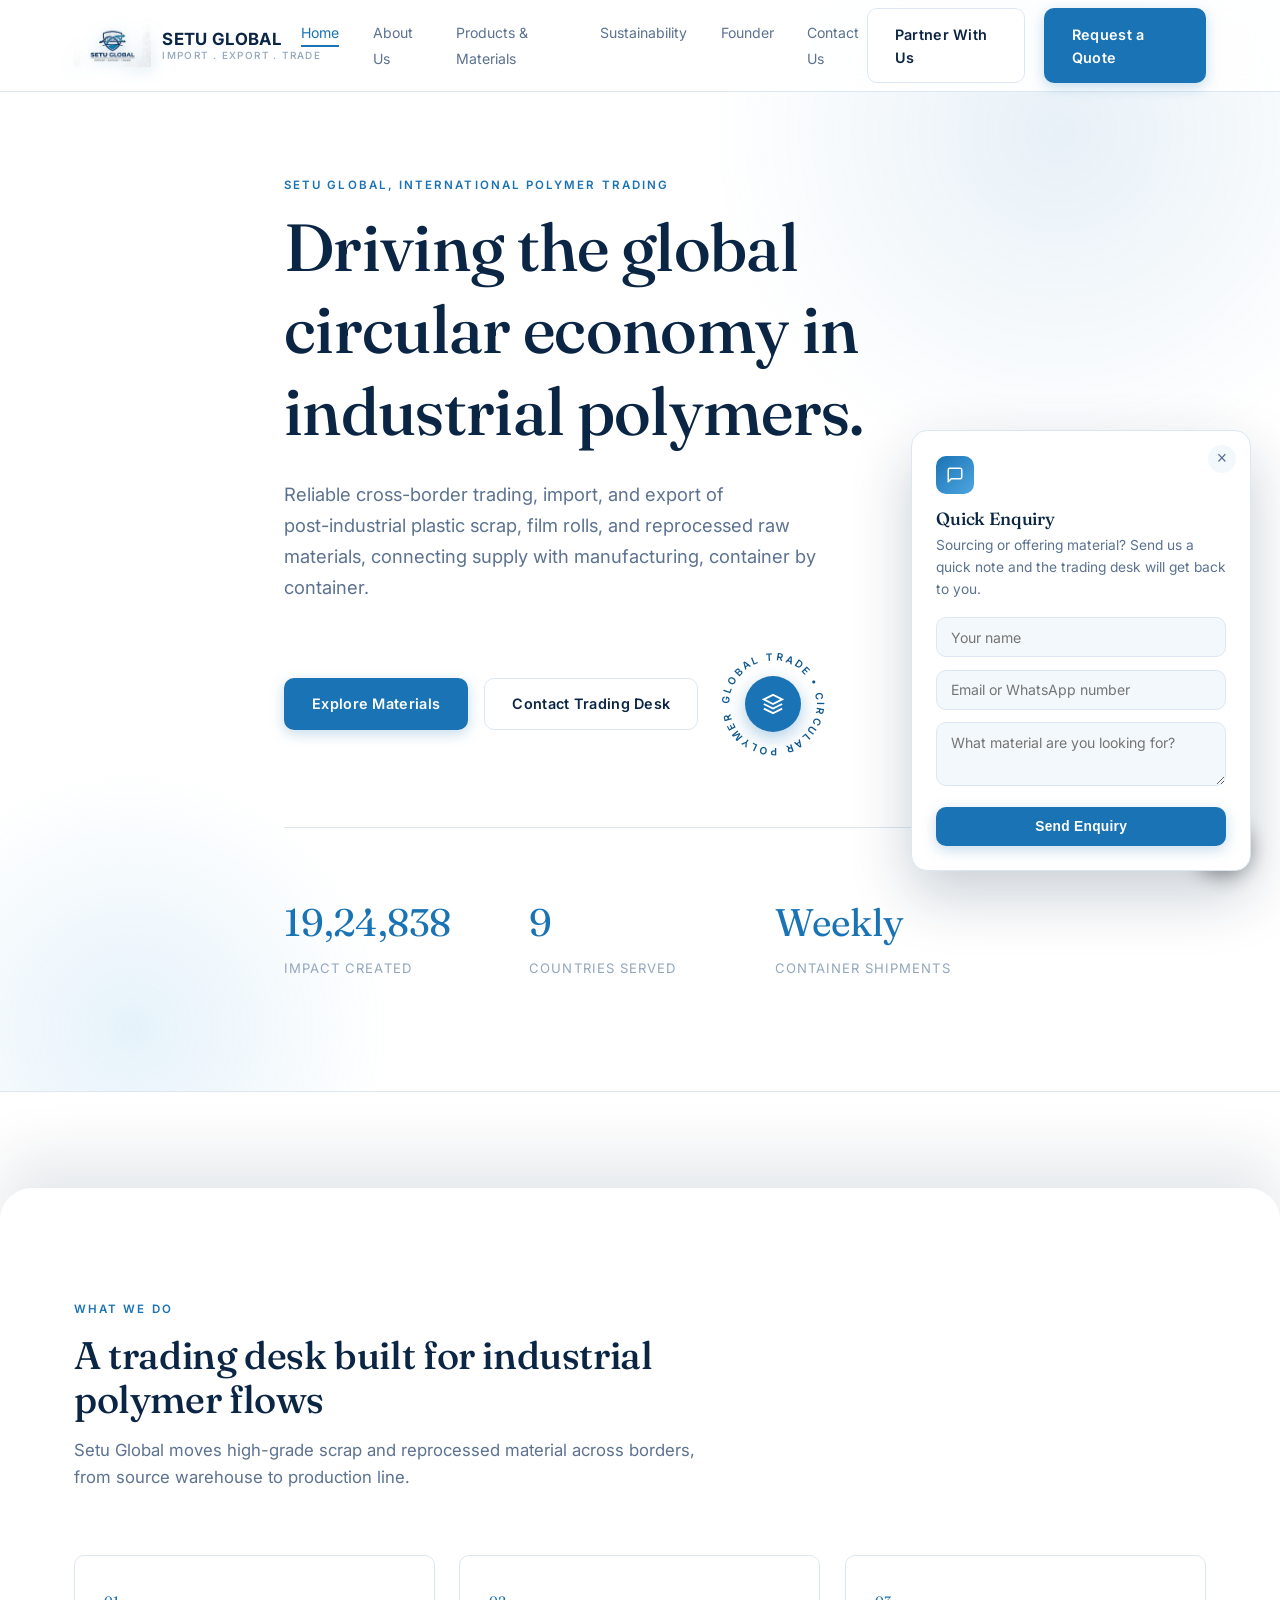
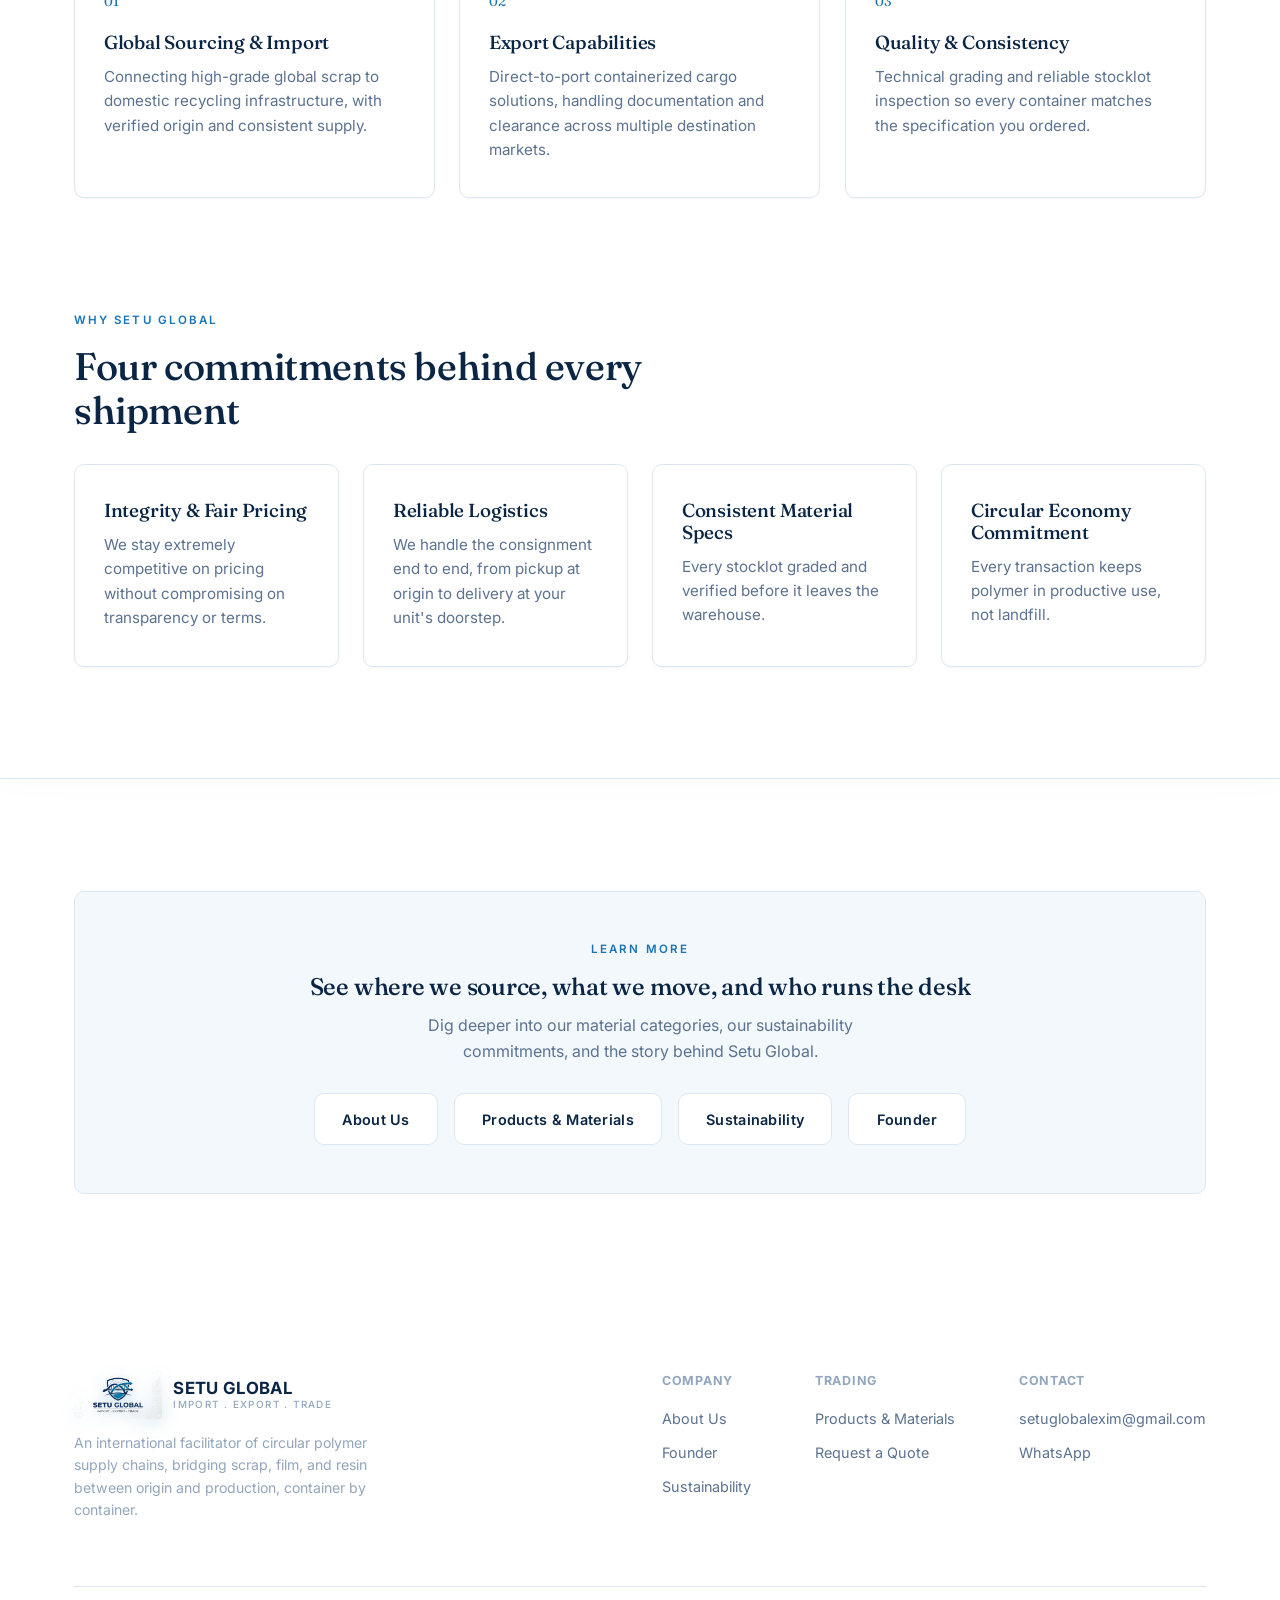
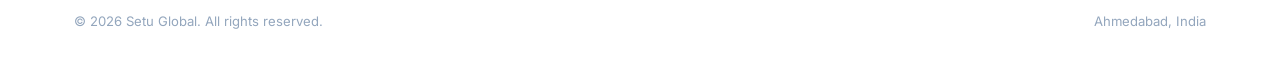
==== commit f51f1759: "Add files via upload" ====
--- a/index.html
+++ b/index.html
@@ -50,9 +50,24 @@
         <span class="eyebrow reveal">Setu Global, International Polymer Trading</span>
         <h1 class="word-reveal">Driving the global circular economy in industrial polymers.</h1>
         <p class="sub word-reveal">Reliable cross-border trading, import, and export of post-industrial plastic scrap, film rolls, and reprocessed raw materials, connecting supply with manufacturing, container by container.</p>
-        <div class="hero-ctas reveal">
+        <div class="hero-ctas reveal" style="align-items:center;">
           <a href="products.html" class="btn btn-primary">Explore Materials</a>
           <a href="contact.html" class="btn btn-ghost">Contact Trading Desk</a>
+          <div class="spin-badge" aria-hidden="true">
+            <div class="spin-badge-ring">
+              <svg viewBox="0 0 100 100">
+                <defs>
+                  <path id="spinBadgeCircle" d="M 50, 50 m -37, 0 a 37,37 0 1,1 74,0 a 37,37 0 1,1 -74,0" />
+                </defs>
+                <text>
+                  <textPath href="#spinBadgeCircle">GLOBAL TRADE &#8226; CIRCULAR POLYMER &#8226; </textPath>
+                </text>
+              </svg>
+            </div>
+            <div class="spin-badge-core">
+              <svg viewBox="0 0 24 24"><path d="M12 2L2 7l10 5 10-5-10-5z"/><path d="M2 17l10 5 10-5"/><path d="M2 12l10 5 10-5"/></svg>
+            </div>
+          </div>
         </div>
 
         <div class="stats reveal">
--- a/style.css
+++ b/style.css
@@ -996,3 +996,69 @@
   z-index: 0;
 }
 .card.spotlight-active::before { opacity: 1; }
+
+/* ---------- Card 3D tilt, paired with the spotlight above ---------- */
+.tilt-card {
+  transform: perspective(900px) rotateX(var(--tilt-x, 0deg)) rotateY(var(--tilt-y, 0deg));
+  transition: transform 0.25s ease;
+  will-change: transform;
+}
+.tilt-card:hover {
+  transition: transform 0.08s linear;
+}
+
+/* ---------- Spinning text badge ---------- */
+.spin-badge {
+  position: relative;
+  width: 118px;
+  height: 118px;
+  flex-shrink: 0;
+  display: flex;
+  align-items: center;
+  justify-content: center;
+}
+.spin-badge-ring {
+  position: absolute;
+  inset: 0;
+  animation: spinBadge 14s linear infinite;
+}
+.spin-badge-ring svg {
+  width: 100%;
+  height: 100%;
+}
+.spin-badge-ring text {
+  font-family: 'Inter', sans-serif;
+  font-size: 8.6px;
+  font-weight: 600;
+  letter-spacing: 2px;
+  fill: var(--accent-dim);
+  text-transform: uppercase;
+}
+.spin-badge-core {
+  position: relative;
+  width: 56px;
+  height: 56px;
+  border-radius: 50%;
+  background: var(--accent);
+  display: flex;
+  align-items: center;
+  justify-content: center;
+  box-shadow: 0 6px 18px rgba(26,115,181,0.35);
+}
+.spin-badge-core svg {
+  width: 22px;
+  height: 22px;
+  stroke: #fff;
+  fill: none;
+  stroke-width: 2;
+}
+@keyframes spinBadge {
+  from { transform: rotate(0deg); }
+  to { transform: rotate(360deg); }
+}
+@media (prefers-reduced-motion: reduce) {
+  .spin-badge-ring { animation: none; }
+}
+@media (max-width: 720px) {
+  .spin-badge { display: none; }
+}
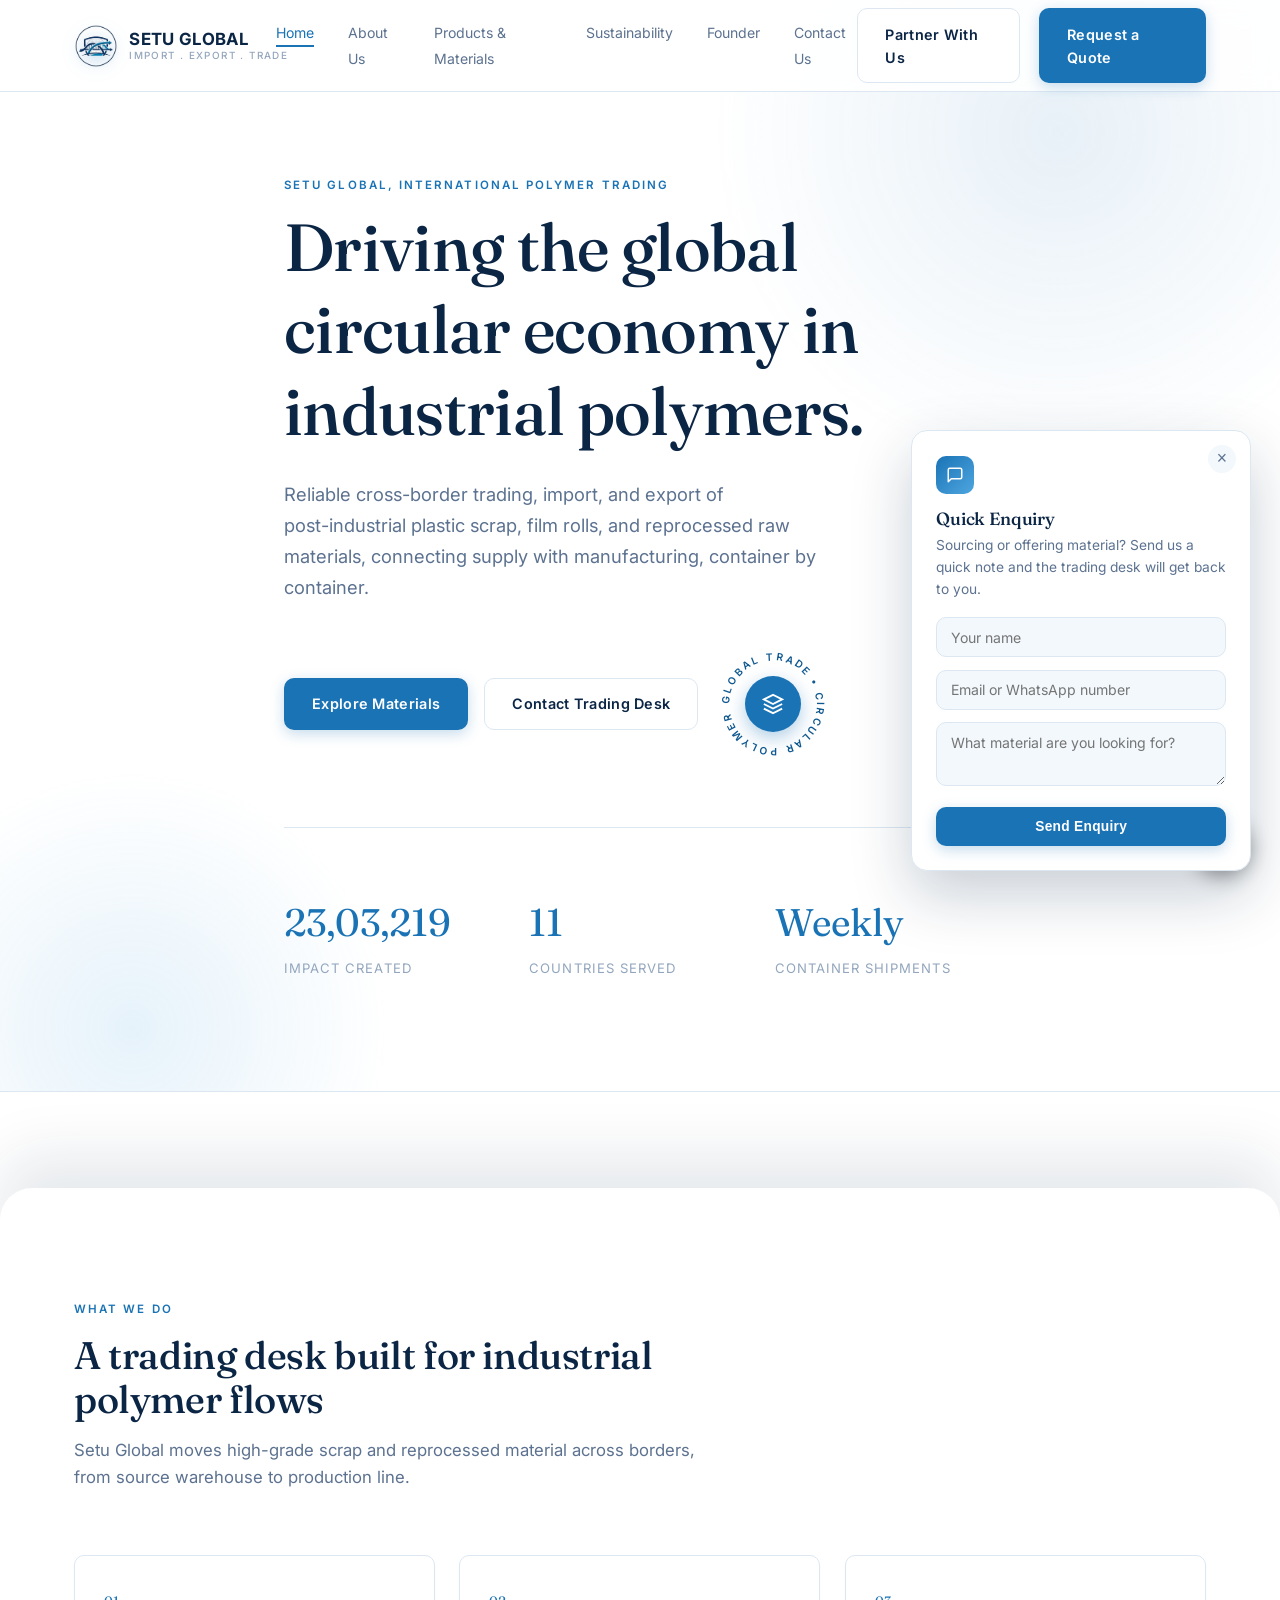
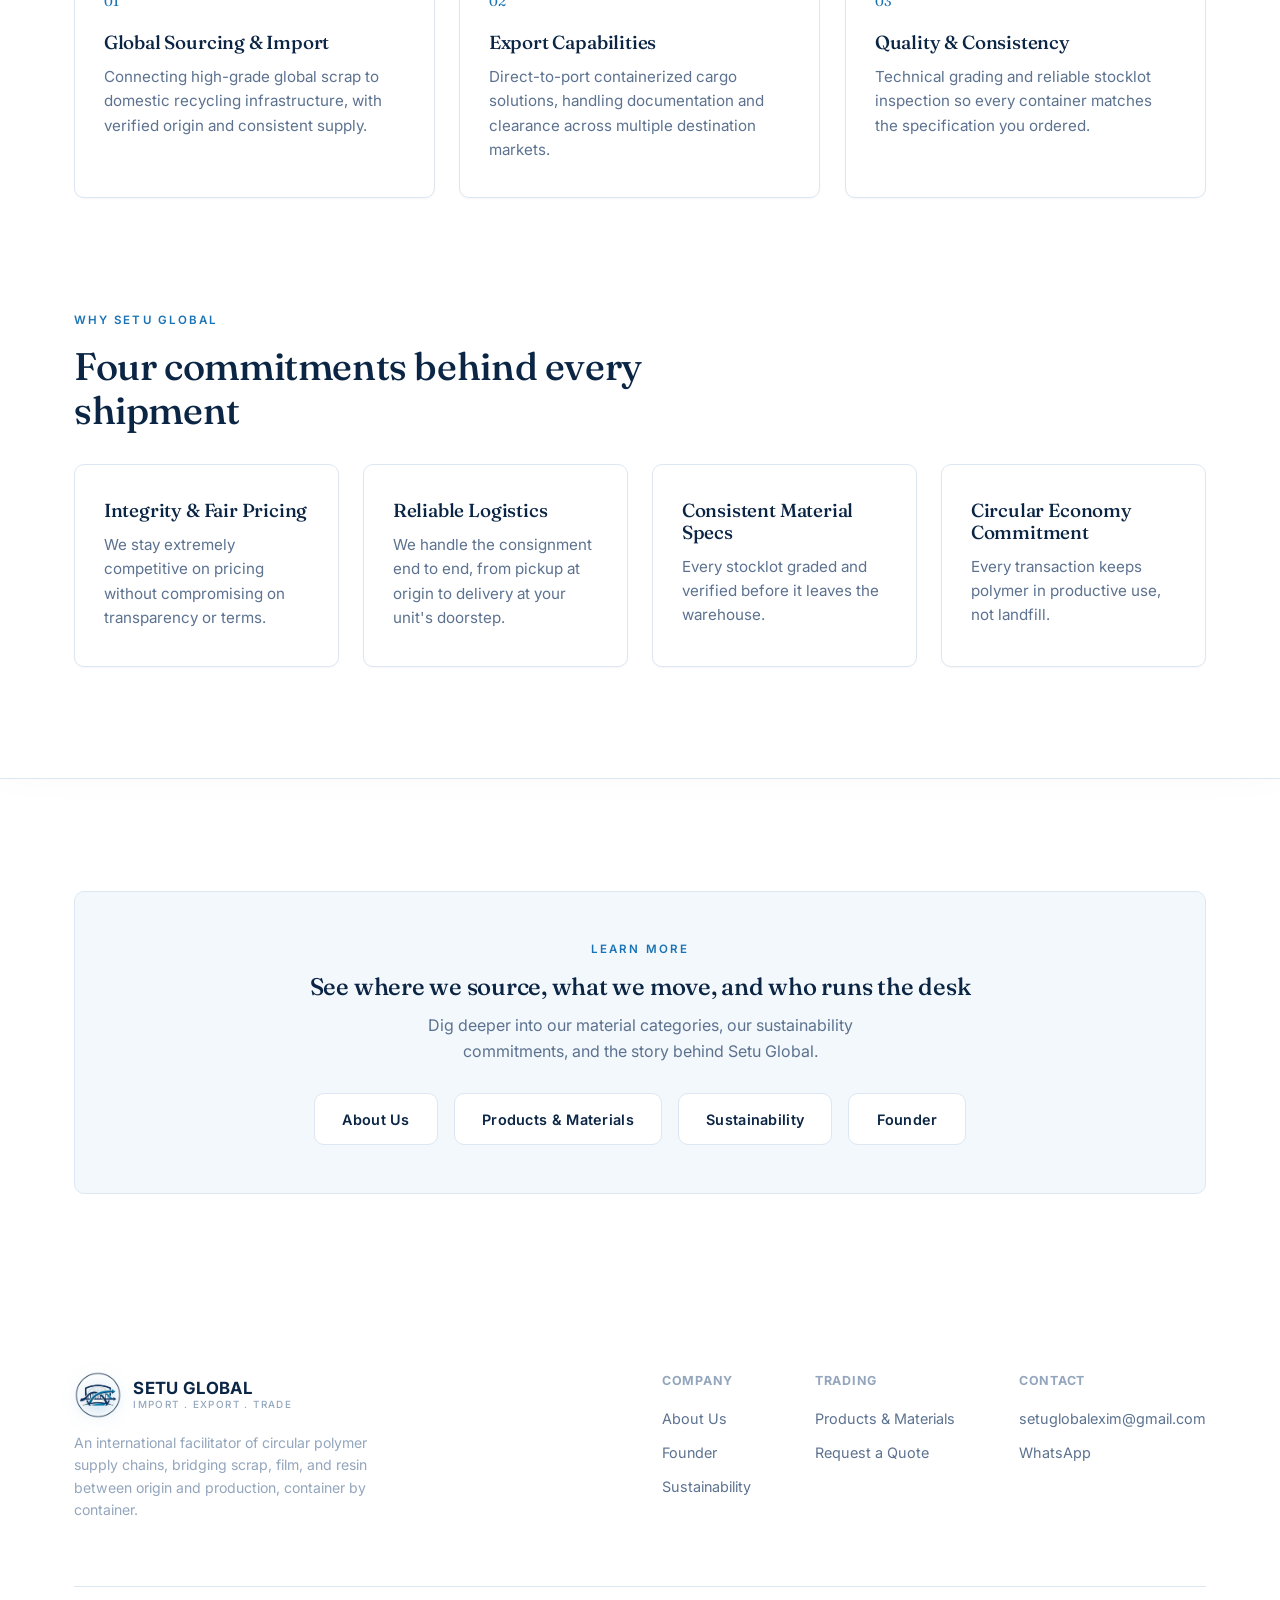
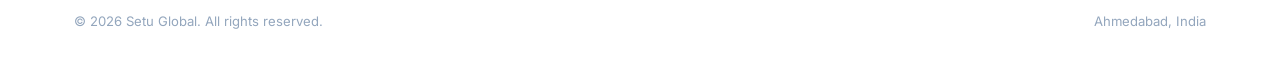
==== commit 011284d8: "Add files via upload" ====
--- a/index.html
+++ b/index.html
@@ -13,7 +13,7 @@
 
 <header>
   <nav class="nav">
-    <a href="index.html" class="logo"><img src="images/logo.png" alt="Setu Global" class="logo-mark"><span class="logo-text-block"><span class="logo-name">SETU GLOBAL</span><span class="logo-tag">Import . Export . Trade</span></span></a>
+    <a href="index.html" class="logo"><img src="images/logo-circle.png" alt="Setu Global" class="logo-mark"><span class="logo-text-block"><span class="logo-name">SETU GLOBAL</span><span class="logo-tag">Import . Export . Trade</span></span></a>
     <ul class="nav-links">
       <li><a href="index.html" class="active">Home</a></li>
       <li><a href="about.html">About Us</a></li>
@@ -162,7 +162,7 @@
   <div class="container">
     <div class="footer-top">
       <div class="footer-brand">
-        <a href="index.html" class="logo"><img src="images/logo.png" alt="Setu Global" class="logo-mark" style="height:48px;"><span class="logo-text-block"><span class="logo-name">SETU GLOBAL</span><span class="logo-tag">Import . Export . Trade</span></span></a>
+        <a href="index.html" class="logo"><img src="images/logo-circle.png" alt="Setu Global" class="logo-mark" style="height:48px;width:48px;"><span class="logo-text-block"><span class="logo-name">SETU GLOBAL</span><span class="logo-tag">Import . Export . Trade</span></span></a>
         <p>An international facilitator of circular polymer supply chains, bridging scrap, film, and resin between origin and production, container by container.</p>
       </div>
       <div class="footer-cols">
--- a/style.css
+++ b/style.css
@@ -172,9 +172,11 @@
 .logo span { color: var(--accent); }
 
 .logo-mark {
-  height: 42px;
-  width: auto;
+  height: 44px;
+  width: 44px;
   display: block;
+  border-radius: 50%;
+  object-fit: contain;
   filter: drop-shadow(0 3px 8px rgba(26,115,181,0.3));
   animation: logoFloat 3.6s ease-in-out infinite;
 }
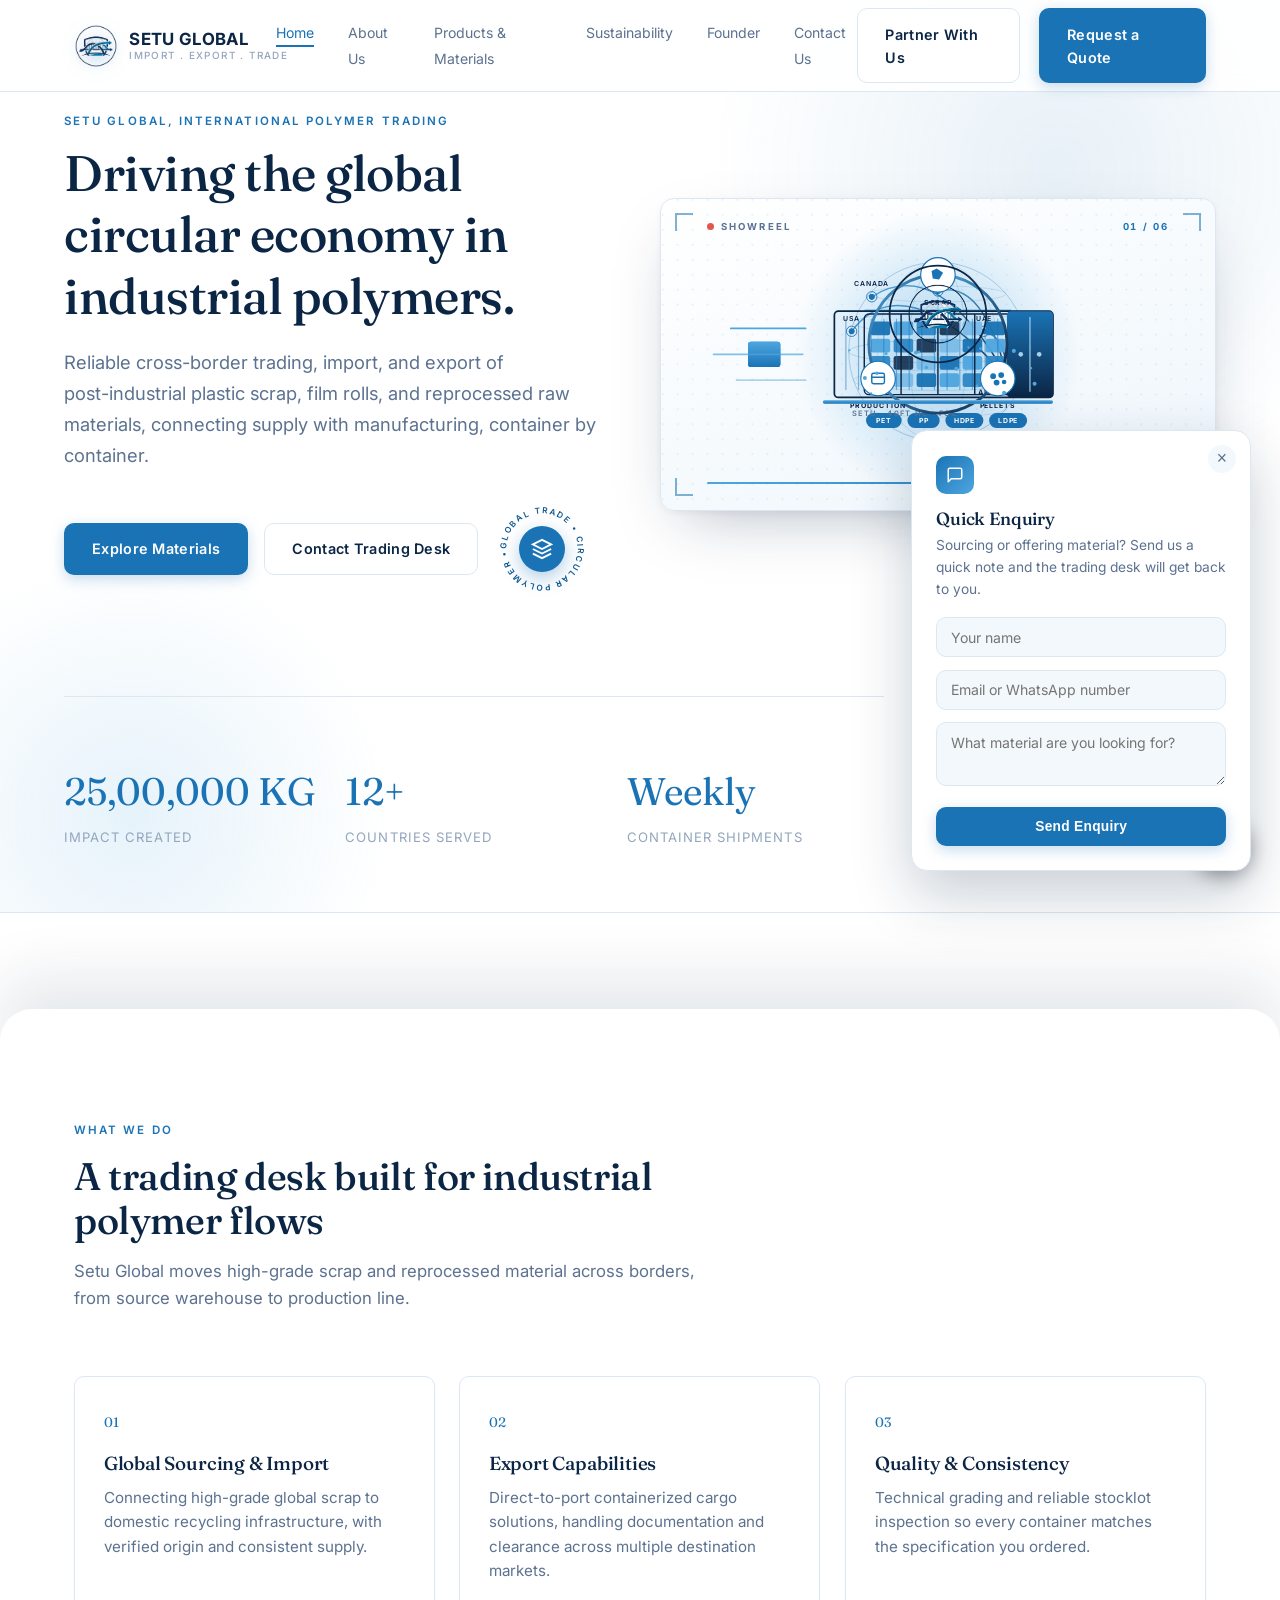
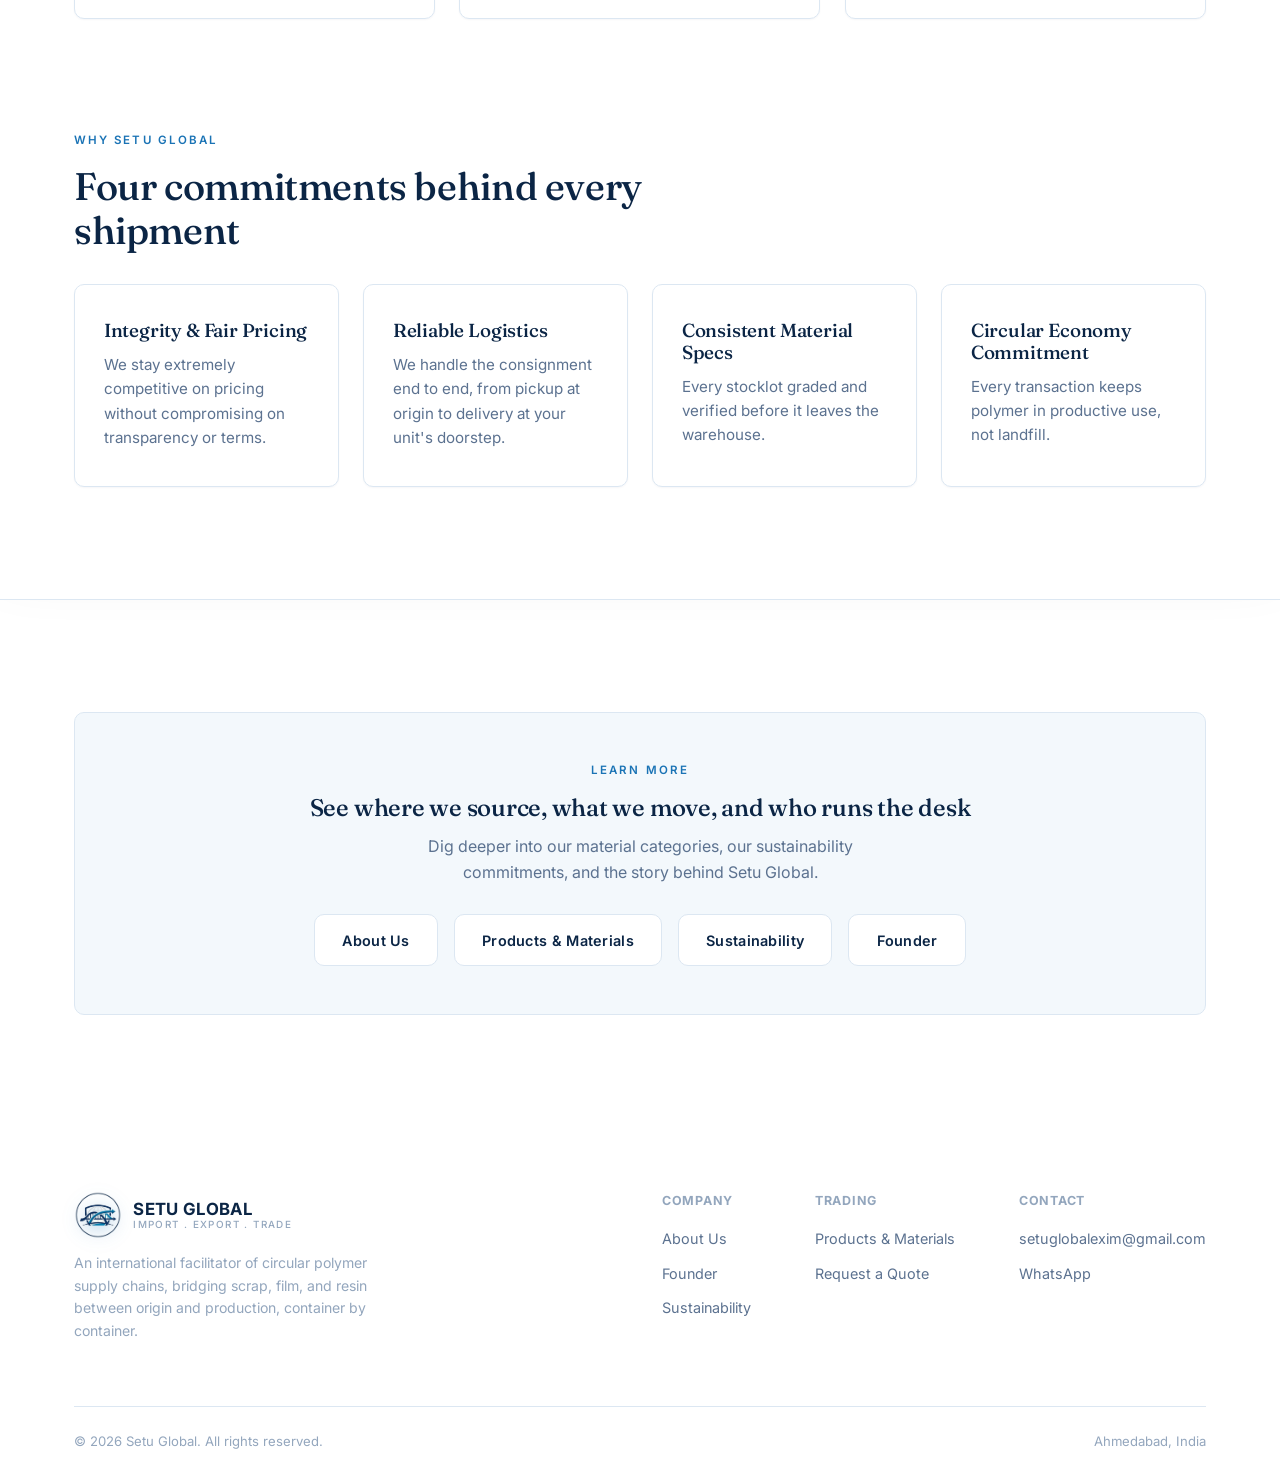
==== commit bcea584a: "Add files via upload" ====
--- a/index.html
+++ b/index.html
@@ -47,6 +47,7 @@
   <div class="pin-wrap">
     <section class="hero" id="home">
       <div class="container hero-inner">
+       <div class="hero-copy">
         <span class="eyebrow reveal">Setu Global, International Polymer Trading</span>
         <h1 class="word-reveal">Driving the global circular economy in industrial polymers.</h1>
         <p class="sub word-reveal">Reliable cross-border trading, import, and export of post-industrial plastic scrap, film rolls, and reprocessed raw materials, connecting supply with manufacturing, container by container.</p>
@@ -70,7 +71,275 @@
           </div>
         </div>
 
-        <div class="stats reveal">
+       </div>
+
+       <!-- 15 SECOND MOTION REEL -->
+       <div class="hero-reel reveal">
+        <div class="reel" id="reel">
+          <svg class="reel-svg" viewBox="0 0 960 540" role="img" aria-label="Animated sequence: global sourcing, grading and baling, containerisation, circular reuse, impact, and the Setu Global mark.">
+            <defs>
+              <linearGradient id="gArc" x1="0" y1="0" x2="1" y2="1">
+                <stop offset="0%" stop-color="#4ea6e0"/><stop offset="100%" stop-color="#0b2545"/>
+              </linearGradient>
+              <linearGradient id="gFill" x1="0" y1="0" x2="0" y2="1">
+                <stop offset="0%" stop-color="#4ea6e0"/><stop offset="100%" stop-color="#1a73b5"/>
+              </linearGradient>
+              <linearGradient id="gSteel" x1="0" y1="0" x2="0" y2="1">
+                <stop offset="0%" stop-color="#1a73b5"/><stop offset="100%" stop-color="#0b2545"/>
+              </linearGradient>
+              <radialGradient id="gGlow">
+                <stop offset="0%" stop-color="#4ea6e0" stop-opacity="0.45"/>
+                <stop offset="100%" stop-color="#4ea6e0" stop-opacity="0"/>
+              </radialGradient>
+              <pattern id="pDot" width="26" height="26" patternUnits="userSpaceOnUse">
+                <circle cx="1.5" cy="1.5" r="1.5" fill="#1a73b5" opacity="0.14"/>
+              </pattern>
+            </defs>
+
+            <rect width="960" height="540" fill="url(#pDot)"/>
+            <circle class="reel-amb" cx="480" cy="270" r="250" fill="url(#gGlow)"/>
+
+            <!-- SCENE 1 : GLOBAL SOURCING -->
+            <g class="sc sc1">
+              <g class="s1-globe">
+                <circle cx="480" cy="265" r="155" fill="none" stroke="#1a73b5" stroke-opacity=".35" stroke-width="1.5"/>
+                <ellipse cx="480" cy="165" rx="118" ry="14" fill="none" stroke="#1a73b5" stroke-opacity=".22" stroke-width="1.2"/>
+                <ellipse cx="480" cy="215" rx="147" ry="18" fill="none" stroke="#1a73b5" stroke-opacity=".22" stroke-width="1.2"/>
+                <ellipse cx="480" cy="265" rx="155" ry="20" fill="none" stroke="#1a73b5" stroke-opacity=".3" stroke-width="1.2"/>
+                <ellipse cx="480" cy="315" rx="147" ry="18" fill="none" stroke="#1a73b5" stroke-opacity=".22" stroke-width="1.2"/>
+                <ellipse cx="480" cy="365" rx="118" ry="14" fill="none" stroke="#1a73b5" stroke-opacity=".22" stroke-width="1.2"/>
+                <ellipse cx="480" cy="265" rx="50" ry="155" fill="none" stroke="#1a73b5" stroke-opacity=".22" stroke-width="1.2"/>
+                <ellipse cx="480" cy="265" rx="105" ry="155" fill="none" stroke="#1a73b5" stroke-opacity=".22" stroke-width="1.2"/>
+              </g>
+              <g class="s1-sweep">
+                <line x1="480" y1="265" x2="480" y2="110" stroke="#4ea6e0" stroke-opacity=".5" stroke-width="2"/>
+              </g>
+
+              <path class="s1-arc" pathLength="1" d="M330,230 Q420,110 600,310" fill="none" stroke="url(#gArc)" stroke-width="2.5" stroke-linecap="round"/>
+              <path class="s1-arc" pathLength="1" style="animation-delay:.18s" d="M365,170 Q480,95 600,310" fill="none" stroke="url(#gArc)" stroke-width="2.5" stroke-linecap="round"/>
+              <path class="s1-arc" pathLength="1" style="animation-delay:.36s" d="M480,160 Q560,140 600,310" fill="none" stroke="url(#gArc)" stroke-width="2.5" stroke-linecap="round"/>
+              <path class="s1-arc" pathLength="1" style="animation-delay:.54s" d="M560,230 Q600,240 600,310" fill="none" stroke="url(#gArc)" stroke-width="2.5" stroke-linecap="round"/>
+
+              <circle class="s1-ship p1" r="4.5" fill="#0b2545"/>
+              <circle class="s1-ship p2" r="4.5" fill="#0b2545" style="animation-delay:.18s"/>
+              <circle class="s1-ship p3" r="4.5" fill="#0b2545" style="animation-delay:.36s"/>
+
+              <g class="s1-node" transform="translate(330,230)">
+                <circle class="s1-ring" r="9" fill="none" stroke="#1a73b5" stroke-width="1.5"/>
+                <circle r="5" fill="#1a73b5"/>
+                <text x="0" y="-18" class="s1-lbl">USA</text>
+              </g>
+              <g class="s1-node" transform="translate(365,170)" style="animation-delay:.14s">
+                <circle class="s1-ring" r="9" fill="none" stroke="#1a73b5" stroke-width="1.5" style="animation-delay:.14s"/>
+                <circle r="5" fill="#1a73b5"/>
+                <text x="0" y="-18" class="s1-lbl">CANADA</text>
+              </g>
+              <g class="s1-node" transform="translate(480,160)" style="animation-delay:.28s">
+                <circle class="s1-ring" r="9" fill="none" stroke="#1a73b5" stroke-width="1.5" style="animation-delay:.28s"/>
+                <circle r="5" fill="#1a73b5"/>
+                <text x="0" y="-18" class="s1-lbl">EUROPE</text>
+              </g>
+              <g class="s1-node" transform="translate(560,230)" style="animation-delay:.42s">
+                <circle class="s1-ring" r="9" fill="none" stroke="#1a73b5" stroke-width="1.5" style="animation-delay:.42s"/>
+                <circle r="5" fill="#1a73b5"/>
+                <text x="0" y="-18" class="s1-lbl">UAE</text>
+              </g>
+
+              <g class="s1-dest" transform="translate(600,310)">
+                <circle class="s1-ring" r="14" fill="none" stroke="#0b2545" stroke-width="2" style="animation-delay:.7s"/>
+                <circle r="8" fill="#0b2545"/>
+                <text x="0" y="30" class="s1-lbl strong">AHMEDABAD</text>
+              </g>
+            </g>
+
+            <!-- SCENE 2 : GRADED AND BALED -->
+            <g class="sc sc2">
+              <g class="s2-flakes">
+                <rect class="s2-flake" x="363" y="213" width="34" height="24" rx="4" fill="#1a73b5" opacity="0.95" style="--fx:-149px;--fy:298px;--fr:180deg;animation-delay:0.0s"/>
+                <rect class="s2-flake" x="403" y="213" width="34" height="24" rx="4" fill="#4ea6e0" opacity="0.95" style="--fx:459px;--fy:144px;--fr:-180deg;animation-delay:0.022s"/>
+                <rect class="s2-flake" x="443" y="213" width="34" height="24" rx="4" fill="#2d87c7" opacity="0.95" style="--fx:-208px;--fy:234px;--fr:140deg;animation-delay:0.044s"/>
+                <rect class="s2-flake" x="483" y="213" width="34" height="24" rx="4" fill="#0b2545" opacity="0.85" style="--fx:70px;--fy:311px;--fr:90deg;animation-delay:0.066s"/>
+                <rect class="s2-flake" x="523" y="213" width="34" height="24" rx="4" fill="#7bbce8" opacity="0.95" style="--fx:290px;--fy:136px;--fr:90deg;animation-delay:0.088s"/>
+                <rect class="s2-flake" x="563" y="213" width="34" height="24" rx="4" fill="#1a73b5" opacity="0.95" style="--fx:395px;--fy:154px;--fr:-140deg;animation-delay:0.11s"/>
+                <rect class="s2-flake" x="363" y="243" width="34" height="24" rx="4" fill="#4ea6e0" opacity="0.95" style="--fx:-292px;--fy:-313px;--fr:-180deg;animation-delay:0.132s"/>
+                <rect class="s2-flake" x="403" y="243" width="34" height="24" rx="4" fill="#2d87c7" opacity="0.95" style="--fx:-343px;--fy:-180px;--fr:-140deg;animation-delay:0.154s"/>
+                <rect class="s2-flake" x="443" y="243" width="34" height="24" rx="4" fill="#0b2545" opacity="0.85" style="--fx:468px;--fy:141px;--fr:-90deg;animation-delay:0.176s"/>
+                <rect class="s2-flake" x="483" y="243" width="34" height="24" rx="4" fill="#7bbce8" opacity="0.95" style="--fx:-366px;--fy:204px;--fr:140deg;animation-delay:0.198s"/>
+                <rect class="s2-flake" x="523" y="243" width="34" height="24" rx="4" fill="#1a73b5" opacity="0.95" style="--fx:-172px;--fy:448px;--fr:-140deg;animation-delay:0.22s"/>
+                <rect class="s2-flake" x="563" y="243" width="34" height="24" rx="4" fill="#4ea6e0" opacity="0.95" style="--fx:340px;--fy:257px;--fr:-140deg;animation-delay:0.242s"/>
+                <rect class="s2-flake" x="363" y="273" width="34" height="24" rx="4" fill="#2d87c7" opacity="0.95" style="--fx:-292px;--fy:302px;--fr:-180deg;animation-delay:0.264s"/>
+                <rect class="s2-flake" x="403" y="273" width="34" height="24" rx="4" fill="#0b2545" opacity="0.85" style="--fx:-401px;--fy:-172px;--fr:90deg;animation-delay:0.286s"/>
+                <rect class="s2-flake" x="443" y="273" width="34" height="24" rx="4" fill="#7bbce8" opacity="0.95" style="--fx:-167px;--fy:-357px;--fr:-90deg;animation-delay:0.308s"/>
+                <rect class="s2-flake" x="483" y="273" width="34" height="24" rx="4" fill="#1a73b5" opacity="0.95" style="--fx:-491px;--fy:108px;--fr:-90deg;animation-delay:0.33s"/>
+                <rect class="s2-flake" x="523" y="273" width="34" height="24" rx="4" fill="#4ea6e0" opacity="0.95" style="--fx:-146px;--fy:452px;--fr:180deg;animation-delay:0.352s"/>
+                <rect class="s2-flake" x="563" y="273" width="34" height="24" rx="4" fill="#2d87c7" opacity="0.95" style="--fx:59px;--fy:-312px;--fr:-90deg;animation-delay:0.374s"/>
+                <rect class="s2-flake" x="363" y="303" width="34" height="24" rx="4" fill="#0b2545" opacity="0.85" style="--fx:-486px;--fy:-78px;--fr:180deg;animation-delay:0.396s"/>
+                <rect class="s2-flake" x="403" y="303" width="34" height="24" rx="4" fill="#7bbce8" opacity="0.95" style="--fx:-412px;--fy:137px;--fr:-180deg;animation-delay:0.418s"/>
+                <rect class="s2-flake" x="443" y="303" width="34" height="24" rx="4" fill="#1a73b5" opacity="0.95" style="--fx:289px;--fy:265px;--fr:220deg;animation-delay:0.44s"/>
+                <rect class="s2-flake" x="483" y="303" width="34" height="24" rx="4" fill="#4ea6e0" opacity="0.95" style="--fx:-276px;--fy:423px;--fr:90deg;animation-delay:0.462s"/>
+                <rect class="s2-flake" x="523" y="303" width="34" height="24" rx="4" fill="#2d87c7" opacity="0.95" style="--fx:434px;--fy:109px;--fr:220deg;animation-delay:0.484s"/>
+                <rect class="s2-flake" x="563" y="303" width="34" height="24" rx="4" fill="#0b2545" opacity="0.85" style="--fx:-442px;--fy:-169px;--fr:220deg;animation-delay:0.506s"/>
+              </g>
+              <g class="s2-bale">
+                <rect pathLength="1" x="352" y="200" width="256" height="140" rx="8" fill="none" stroke="#0b2545" stroke-width="2.5"/>
+                <line pathLength="1" x1="416" y1="200" x2="416" y2="340" stroke="#0b2545" stroke-width="2.5"/>
+                <line pathLength="1" x1="480" y1="200" x2="480" y2="340" stroke="#0b2545" stroke-width="2.5"/>
+                <line pathLength="1" x1="544" y1="200" x2="544" y2="340" stroke="#0b2545" stroke-width="2.5"/>
+              </g>
+              <g class="s2-chips">
+                <g transform="translate(355,372)"><g class="s2-chip">
+                  <rect width="62" height="26" rx="13" fill="#1a73b5"/><text x="31" y="17" class="s2-tag">PET</text>
+                </g></g>
+                <g transform="translate(427,372)"><g class="s2-chip" style="animation-delay:.12s">
+                  <rect width="56" height="26" rx="13" fill="#1a73b5"/><text x="28" y="17" class="s2-tag">PP</text>
+                </g></g>
+                <g transform="translate(493,372)"><g class="s2-chip" style="animation-delay:.24s">
+                  <rect width="66" height="26" rx="13" fill="#1a73b5"/><text x="33" y="17" class="s2-tag">HDPE</text>
+                </g></g>
+                <g transform="translate(569,372)"><g class="s2-chip" style="animation-delay:.36s">
+                  <rect width="66" height="26" rx="13" fill="#1a73b5"/><text x="33" y="17" class="s2-tag">LDPE</text>
+                </g></g>
+              </g>
+              <g class="s2-scan"><rect x="352" y="192" width="256" height="3" rx="1.5" fill="#4ea6e0" opacity=".85"/></g>
+            </g>
+
+            <!-- SCENE 3 : CONTAINERISED -->
+            <g class="sc sc3">
+              <g class="s3-rig">
+                <g class="s3-bale b1"><rect x="150" y="248" width="56" height="44" rx="5" fill="url(#gFill)"/></g>
+                <g class="s3-bale b2" style="animation-delay:.16s"><rect x="150" y="248" width="56" height="44" rx="5" fill="url(#gFill)"/></g>
+                <g class="s3-bale b3" style="animation-delay:.32s"><rect x="150" y="248" width="56" height="44" rx="5" fill="url(#gFill)"/></g>
+
+                <g class="s3-box">
+                  <rect pathLength="1" class="s3-draw" x="300" y="195" width="380" height="150" rx="7" fill="none" stroke="#0b2545" stroke-width="3"/>
+                  <g class="s3-corru">
+                  <line class="s3-rib" x1="320" y1="208" x2="320" y2="332" stroke="#1a73b5" stroke-opacity=".5" stroke-width="2" style="animation-delay:0.0s"/>
+                  <line class="s3-rib" x1="342" y1="208" x2="342" y2="332" stroke="#1a73b5" stroke-opacity=".5" stroke-width="2" style="animation-delay:0.012s"/>
+                  <line class="s3-rib" x1="364" y1="208" x2="364" y2="332" stroke="#1a73b5" stroke-opacity=".5" stroke-width="2" style="animation-delay:0.024s"/>
+                  <line class="s3-rib" x1="386" y1="208" x2="386" y2="332" stroke="#1a73b5" stroke-opacity=".5" stroke-width="2" style="animation-delay:0.036s"/>
+                  <line class="s3-rib" x1="408" y1="208" x2="408" y2="332" stroke="#1a73b5" stroke-opacity=".5" stroke-width="2" style="animation-delay:0.048s"/>
+                  <line class="s3-rib" x1="430" y1="208" x2="430" y2="332" stroke="#1a73b5" stroke-opacity=".5" stroke-width="2" style="animation-delay:0.06s"/>
+                  <line class="s3-rib" x1="452" y1="208" x2="452" y2="332" stroke="#1a73b5" stroke-opacity=".5" stroke-width="2" style="animation-delay:0.072s"/>
+                  <line class="s3-rib" x1="474" y1="208" x2="474" y2="332" stroke="#1a73b5" stroke-opacity=".5" stroke-width="2" style="animation-delay:0.084s"/>
+                  <line class="s3-rib" x1="496" y1="208" x2="496" y2="332" stroke="#1a73b5" stroke-opacity=".5" stroke-width="2" style="animation-delay:0.096s"/>
+                  <line class="s3-rib" x1="518" y1="208" x2="518" y2="332" stroke="#1a73b5" stroke-opacity=".5" stroke-width="2" style="animation-delay:0.108s"/>
+                  <line class="s3-rib" x1="540" y1="208" x2="540" y2="332" stroke="#1a73b5" stroke-opacity=".5" stroke-width="2" style="animation-delay:0.12s"/>
+                  <line class="s3-rib" x1="562" y1="208" x2="562" y2="332" stroke="#1a73b5" stroke-opacity=".5" stroke-width="2" style="animation-delay:0.132s"/>
+                  <line class="s3-rib" x1="584" y1="208" x2="584" y2="332" stroke="#1a73b5" stroke-opacity=".5" stroke-width="2" style="animation-delay:0.144s"/>
+                  </g>
+                  <rect class="s3-door" x="600" y="195" width="80" height="150" rx="7" fill="url(#gSteel)"/>
+                  <line class="s3-door" x1="640" y1="205" x2="640" y2="335" stroke="#a8cfeb" stroke-width="2"/>
+                  <circle class="s3-door" cx="624" cy="270" r="4" fill="#a8cfeb"/>
+                  <circle class="s3-door" cx="656" cy="270" r="4" fill="#a8cfeb"/>
+                  <text x="330" y="378" class="s3-code">SETU . 40FT HC . FCL</text>
+                </g>
+
+                <g class="s3-streak">
+                  <line x1="120" y1="225" x2="250" y2="225" stroke="#4ea6e0" stroke-width="3" stroke-linecap="round"/>
+                  <line x1="90" y1="270" x2="245" y2="270" stroke="#4ea6e0" stroke-width="3" stroke-linecap="round" opacity=".7"/>
+                  <line x1="130" y1="315" x2="250" y2="315" stroke="#4ea6e0" stroke-width="3" stroke-linecap="round" opacity=".45"/>
+                </g>
+              </g>
+            </g>
+
+            <!-- SCENE 4 : CIRCULAR LOOP -->
+            <g class="sc sc4">
+             <g transform="translate(0,-18)">
+              <g class="s4-ring">
+                <path pathLength="1" class="s4-arc" d="M480,150 A120,120 0 0,1 584,330" fill="none" stroke="url(#gArc)" stroke-width="5" stroke-linecap="round"/>
+                <path pathLength="1" class="s4-arc" style="animation-delay:.1s" d="M584,330 A120,120 0 0,1 376,330" fill="none" stroke="url(#gArc)" stroke-width="5" stroke-linecap="round"/>
+                <path pathLength="1" class="s4-arc" style="animation-delay:.2s" d="M376,330 A120,120 0 0,1 480,150" fill="none" stroke="url(#gArc)" stroke-width="5" stroke-linecap="round"/>
+              </g>
+              <circle class="s4-orbit" r="7" fill="#0b2545"/>
+              <g transform="translate(480,150)"><g class="s4-node">
+                <circle r="30" fill="#fff" stroke="#1a73b5" stroke-width="2"/>
+                <path d="M-11,-7 L-2,-11 L9,-4 L2,8 L-9,6 Z" fill="#1a73b5"/>
+                <text x="0" y="52" class="s4-lbl">SCRAP</text>
+              </g></g>
+              <g transform="translate(584,330)"><g class="s4-node" style="animation-delay:.2s">
+                <circle r="30" fill="#fff" stroke="#1a73b5" stroke-width="2"/>
+                <circle cx="-8" cy="-4" r="5" fill="#1a73b5"/><circle cx="6" cy="-6" r="5" fill="#1a73b5"/>
+                <circle cx="-2" cy="7" r="5" fill="#1a73b5"/><circle cx="11" cy="6" r="4" fill="#1a73b5"/>
+                <text x="0" y="52" class="s4-lbl">PELLETS</text>
+              </g></g>
+              <g transform="translate(376,330)"><g class="s4-node" style="animation-delay:.4s">
+                <circle r="30" fill="#fff" stroke="#1a73b5" stroke-width="2"/>
+                <rect x="-11" y="-9" width="22" height="18" rx="3" fill="none" stroke="#1a73b5" stroke-width="2.5"/>
+                <line x1="-11" y1="-2" x2="11" y2="-2" stroke="#1a73b5" stroke-width="2.5"/>
+                <text x="0" y="52" class="s4-lbl">PRODUCTION</text>
+              </g></g>
+             </g>
+            </g>
+
+            <!-- SCENE 5 : IMPACT -->
+            <g class="sc sc5">
+              <g class="s5-spark">
+                <circle class="s5-dot" cx="460" cy="293" r="3" fill="#4ea6e0" style="--rise:-136px;animation-delay:0.447s"/>
+                <circle class="s5-dot" cx="533" cy="258" r="2" fill="#4ea6e0" style="--rise:-94px;animation-delay:0.427s"/>
+                <circle class="s5-dot" cx="640" cy="258" r="2" fill="#4ea6e0" style="--rise:-149px;animation-delay:0.279s"/>
+                <circle class="s5-dot" cx="595" cy="337" r="3.5" fill="#4ea6e0" style="--rise:-96px;animation-delay:0.645s"/>
+                <circle class="s5-dot" cx="642" cy="294" r="2" fill="#4ea6e0" style="--rise:-119px;animation-delay:0.32s"/>
+                <circle class="s5-dot" cx="612" cy="264" r="3.5" fill="#4ea6e0" style="--rise:-67px;animation-delay:0.196s"/>
+                <circle class="s5-dot" cx="447" cy="266" r="2.5" fill="#4ea6e0" style="--rise:-110px;animation-delay:0.352s"/>
+                <circle class="s5-dot" cx="554" cy="260" r="2.5" fill="#4ea6e0" style="--rise:-117px;animation-delay:0.361s"/>
+                <circle class="s5-dot" cx="442" cy="267" r="3.5" fill="#4ea6e0" style="--rise:-130px;animation-delay:0.251s"/>
+                <circle class="s5-dot" cx="512" cy="295" r="3.5" fill="#4ea6e0" style="--rise:-89px;animation-delay:0.136s"/>
+                <circle class="s5-dot" cx="390" cy="269" r="2.5" fill="#4ea6e0" style="--rise:-144px;animation-delay:0.21s"/>
+                <circle class="s5-dot" cx="548" cy="325" r="2.5" fill="#4ea6e0" style="--rise:-93px;animation-delay:0.254s"/>
+                <circle class="s5-dot" cx="374" cy="303" r="3" fill="#4ea6e0" style="--rise:-138px;animation-delay:0.51s"/>
+                <circle class="s5-dot" cx="364" cy="338" r="2" fill="#4ea6e0" style="--rise:-118px;animation-delay:0.81s"/>
+                <circle class="s5-dot" cx="648" cy="321" r="3.5" fill="#4ea6e0" style="--rise:-110px;animation-delay:0.359s"/>
+                <circle class="s5-dot" cx="353" cy="311" r="3.5" fill="#4ea6e0" style="--rise:-67px;animation-delay:0.172s"/>
+                <circle class="s5-dot" cx="406" cy="306" r="2.5" fill="#4ea6e0" style="--rise:-74px;animation-delay:0.306s"/>
+                <circle class="s5-dot" cx="326" cy="263" r="2" fill="#4ea6e0" style="--rise:-132px;animation-delay:0.136s"/>
+              </g>
+              <rect class="s5-track" x="280" y="350" width="400" height="6" rx="3" fill="#dce7f2"/>
+              <rect class="s5-bar" x="280" y="350" width="400" height="6" rx="3" fill="url(#gFill)"/>
+            </g>
+
+            <!-- SCENE 6 : MARK -->
+            <g class="sc sc6">
+              <circle class="s6-ring" pathLength="1" cx="480" cy="200" r="84" fill="none" stroke="#0b2545" stroke-width="3"/>
+              <image class="s6-logo" href="images/logo-circle.png" x="424" y="144" width="112" height="112"/>
+            </g>
+          </svg>
+
+          <!-- HUD -->
+          <div class="reel-hud">
+            <span class="reel-bracket tl"></span><span class="reel-bracket tr"></span>
+            <span class="reel-bracket bl"></span><span class="reel-bracket br"></span>
+
+            <div class="reel-top">
+              <span class="reel-live"><i></i>SHOWREEL</span>
+              <span class="reel-chapter" id="reelChapter">01 / 06</span>
+            </div>
+
+            <div class="reel-stage">
+              <div class="reel-count" id="reelCount"><b id="reelNum">0</b><em>KG</em></div>
+              <div class="reel-wordmark">
+                <span class="w">S</span><span class="w">E</span><span class="w">T</span><span class="w">U</span>
+                <span class="w gap">G</span><span class="w">L</span><span class="w">O</span><span class="w">B</span><span class="w">A</span><span class="w">L</span>
+                <small>IMPORT . EXPORT . TRADE</small>
+              </div>
+            </div>
+
+            <div class="reel-bottom">
+              <div class="reel-captions">
+                <span class="cap c1">Sourced across USA, Canada, UAE and Europe</span>
+                <span class="cap c2">Graded, inspected and baled to spec</span>
+                <span class="cap c3">Containerised and moved end to end</span>
+                <span class="cap c4">Back into production, not landfill</span>
+                <span class="cap c5">Diverted from landfill to date</span>
+                <span class="cap c6">Setu Global, bridging supply and manufacturing</span>
+              </div>
+              <span class="reel-time" id="reelTime">00:00 / 00:15</span>
+            </div>
+            <div class="reel-track"><i class="reel-progress"></i></div>
+          </div>
+        </div>
+       </div>
+
+        <div class="stats reveal hero-stats">
           <div>
             <div class="stat-num" data-count-to="2500000" data-suffix=" KG" data-format="indian">0</div>
             <div class="stat-label">Impact Created</div>
--- a/style.css
+++ b/style.css
@@ -1064,3 +1064,390 @@
 @media (max-width: 720px) {
   .spin-badge { display: none; }
 }
+
+/* ============================================================
+   15 SECOND MOTION REEL
+   Master loop: 15s. Every element runs one 15s timeline, so the
+   keyframe percentages below double as the shot list.
+   0.0s S1 sourcing | 2.5s S2 baling  | 5.0s  S3 container
+   7.5s S4 circular | 10.0s S5 impact | 12.5s S6 mark
+   ============================================================ */
+
+.hero-inner {
+  max-width: 1200px;
+  display: grid;
+  grid-template-columns: minmax(0, 1fr) minmax(0, 1.02fr);
+  column-gap: 3.2rem;
+  row-gap: 2.2rem;
+  align-items: center;
+}
+.hero-copy { min-width: 0; }
+.hero-reel { min-width: 0; }
+.hero-stats { grid-column: 1 / -1; margin-bottom: 0 !important; }
+.hero { padding: calc(var(--space-lg) + 3rem) 0 var(--space-lg); }
+.hero h1 { font-size: clamp(2.2rem, 3.9vw, 3.4rem); margin-bottom: 1.2rem; }
+.hero .sub { margin-bottom: 1.8rem; }
+.hero-ctas { margin-bottom: 0; }
+.spin-badge { width: 96px; height: 96px; }
+.spin-badge-core { width: 46px; height: 46px; }
+
+.reel {
+  position: relative;
+  width: 100%;
+  aspect-ratio: 16 / 9;
+  border-radius: 14px;
+  overflow: hidden;
+  background: linear-gradient(160deg, #ffffff 0%, #eef6fc 100%);
+  border: 1px solid var(--border);
+  box-shadow: 0 24px 60px -24px rgba(11,37,69,0.34), 0 2px 8px rgba(11,37,69,0.05);
+  animation: reelClock 15s linear infinite;
+  contain: paint;
+}
+.reel-svg { position: absolute; inset: 0; width: 100%; height: 100%; display: block; }
+@keyframes reelClock { from { opacity: 1; } to { opacity: 1; } }
+
+.reel-amb { animation: reelAmb 15s ease-in-out infinite; transform-box: fill-box; transform-origin: center; }
+@keyframes reelAmb {
+  0%, 100% { transform: translate(-70px, -30px) scale(1); }
+  33%      { transform: translate(60px, 40px) scale(1.15); }
+  66%      { transform: translate(-30px, 50px) scale(0.95); }
+}
+
+/* ---- scene visibility ---- */
+.sc { animation-duration: 15s; animation-iteration-count: infinite; animation-timing-function: ease; }
+.sc1 { animation-name: scA; }
+.sc2 { animation-name: scB; }
+.sc3 { animation-name: scC; }
+.sc4 { animation-name: scD; }
+.sc5 { animation-name: scE; }
+.sc6 { animation-name: scF; }
+@keyframes scA { 0%, 15.3% { opacity: 1; } 17%, 98% { opacity: 0; } 100% { opacity: 1; } }
+@keyframes scB { 0%, 15.6% { opacity: 0; } 17.6%, 31.6% { opacity: 1; } 33.6%, 100% { opacity: 0; } }
+@keyframes scC { 0%, 32.3% { opacity: 0; } 34.3%, 48.3% { opacity: 1; } 50.3%, 100% { opacity: 0; } }
+@keyframes scD { 0%, 49%   { opacity: 0; } 51%, 65%     { opacity: 1; } 67%, 100%   { opacity: 0; } }
+@keyframes scE { 0%, 65.7% { opacity: 0; } 67.7%, 81.7% { opacity: 1; } 83.7%, 100% { opacity: 0; } }
+@keyframes scF { 0%, 82.4% { opacity: 0; } 84.4%, 98%   { opacity: 1; } 100%        { opacity: 0; } }
+
+/* ---------- SCENE 1 : global sourcing ---------- */
+.s1-globe { transform-box: fill-box; transform-origin: center; animation: s1globe 15s ease-out infinite; }
+@keyframes s1globe {
+  0%   { transform: scale(0.9) rotate(-3deg); opacity: 0; }
+  3%   { opacity: 1; }
+  7%   { transform: scale(1) rotate(0deg); }
+  16%  { transform: scale(1.04) rotate(1.5deg); }
+  100% { transform: scale(1.04) rotate(1.5deg); }
+}
+.s1-sweep { transform-box: fill-box; transform-origin: 480px 265px; animation: s1sweep 15s linear infinite; }
+@keyframes s1sweep { 0% { transform: rotate(0deg); } 16.67%, 100% { transform: rotate(340deg); } }
+
+.s1-arc { stroke-dasharray: 1; animation: s1arc 15s cubic-bezier(.45,0,.2,1) infinite; }
+@keyframes s1arc {
+  0%, 4.6%  { stroke-dashoffset: 1; opacity: 0; }
+  5.4%      { opacity: 1; }
+  12%, 15%  { stroke-dashoffset: 0; opacity: 1; }
+  16.6%, 100% { stroke-dashoffset: 0; opacity: 0; }
+}
+.s1-ship { offset-rotate: auto; animation: s1ship 15s cubic-bezier(.4,0,.3,1) infinite; }
+.s1-ship.p1 { offset-path: path("M330,230 Q420,110 600,310"); }
+.s1-ship.p2 { offset-path: path("M365,170 Q480,95 600,310"); }
+.s1-ship.p3 { offset-path: path("M480,160 Q560,140 600,310"); }
+@keyframes s1ship {
+  0%, 6%   { offset-distance: 0%; opacity: 0; }
+  7.4%     { opacity: 1; }
+  14%      { offset-distance: 100%; opacity: 1; }
+  15.2%, 100% { offset-distance: 100%; opacity: 0; }
+}
+.s1-node, .s1-dest { transform-box: view-box; animation: s1node 15s cubic-bezier(.3,1.5,.5,1) infinite; }
+@keyframes s1node {
+  0%, 2.6% { opacity: 0; }
+  4.6%     { opacity: 1; }
+  15%      { opacity: 1; }
+  16.4%, 100% { opacity: 0; }
+}
+.s1-ring { transform-box: fill-box; transform-origin: center; animation: s1ring 15s ease-out infinite; }
+@keyframes s1ring {
+  0%, 3%   { transform: scale(1); opacity: .9; }
+  8%       { transform: scale(2.6); opacity: 0; }
+  9%       { transform: scale(1); opacity: .9; }
+  14%      { transform: scale(2.6); opacity: 0; }
+  100%     { opacity: 0; }
+}
+.s1-lbl {
+  font: 600 12px/1 'Inter', sans-serif; fill: #0b2545;
+  letter-spacing: 1.4px; text-anchor: middle;
+}
+.s1-lbl.strong { font-size: 13px; letter-spacing: 2px; }
+
+/* ---------- SCENE 2 : graded and baled ---------- */
+.s2-flake {
+  transform-box: fill-box; transform-origin: center;
+  animation: s2flake 15s cubic-bezier(.2,.9,.25,1) infinite;
+}
+@keyframes s2flake {
+  0%, 16.7% { transform: translate(var(--fx), var(--fy)) rotate(var(--fr)) scale(.35); opacity: 0; }
+  18.5%     { opacity: 1; }
+  25%, 32%  { transform: translate(0,0) rotate(0deg) scale(1); opacity: 1; }
+  33.4%, 100% { transform: translate(0,0) rotate(0deg) scale(1); opacity: 0; }
+}
+.s2-bale > * { stroke-dasharray: 1; animation: s2bale 15s ease-out infinite; }
+@keyframes s2bale {
+  0%, 25%  { stroke-dashoffset: 1; opacity: 0; }
+  26%      { opacity: 1; }
+  30%, 32% { stroke-dashoffset: 0; opacity: 1; }
+  33.4%, 100% { stroke-dashoffset: 0; opacity: 0; }
+}
+.s2-chip { transform-box: fill-box; transform-origin: center; animation: s2chip 15s cubic-bezier(.3,1.4,.5,1) infinite; }
+@keyframes s2chip {
+  0%, 27%  { transform: translateY(14px) scale(.7); opacity: 0; }
+  30%, 32% { transform: translateY(0) scale(1); opacity: 1; }
+  33.4%, 100% { opacity: 0; }
+}
+.s2-tag { font: 700 12px/1 'Inter', sans-serif; fill: #fff; letter-spacing: 1px; text-anchor: middle; }
+.s2-scan { animation: s2scan 15s cubic-bezier(.5,0,.5,1) infinite; }
+@keyframes s2scan {
+  0%, 24%  { transform: translateY(0); opacity: 0; }
+  25%      { opacity: .9; }
+  30%      { transform: translateY(166px); opacity: .9; }
+  31.5%, 100% { transform: translateY(166px); opacity: 0; }
+}
+
+/* ---------- SCENE 3 : containerised ---------- */
+.s3-rig { animation: s3rig 15s cubic-bezier(.6,0,.2,1) infinite; }
+@keyframes s3rig {
+  0%, 45%  { transform: translateX(0); }
+  49.5%    { transform: translateX(620px); }
+  100%     { transform: translateX(620px); }
+}
+.s3-draw { stroke-dasharray: 1; animation: s3draw 15s ease-out infinite; }
+@keyframes s3draw {
+  0%, 33.6% { stroke-dashoffset: 1; }
+  38%, 100% { stroke-dashoffset: 0; }
+}
+.s3-rib { animation: s3rib 15s ease-out infinite; }
+@keyframes s3rib { 0%, 36% { opacity: 0; } 39%, 100% { opacity: 1; } }
+.s3-bale { animation: s3bale 15s cubic-bezier(.35,1,.3,1) infinite; }
+@keyframes s3bale {
+  0%, 37%   { transform: translateX(0); opacity: 0; }
+  38.5%     { opacity: 1; }
+  43%, 100% { opacity: 1; }
+}
+.s3-bale.b1 { --tx: 200px; } .s3-bale.b2 { --tx: 266px; } .s3-bale.b3 { --tx: 332px; }
+.s3-bale.b1 { animation-name: s3baleA; } .s3-bale.b2 { animation-name: s3baleB; } .s3-bale.b3 { animation-name: s3baleC; }
+@keyframes s3baleA { 0%,37% { transform: translateX(0); opacity:0 } 38.5% { opacity:1 } 43%,100% { transform: translateX(200px); opacity:1 } }
+@keyframes s3baleB { 0%,37% { transform: translateX(0); opacity:0 } 38.5% { opacity:1 } 43%,100% { transform: translateX(266px); opacity:1 } }
+@keyframes s3baleC { 0%,37% { transform: translateX(0); opacity:0 } 38.5% { opacity:1 } 43%,100% { transform: translateX(332px); opacity:1 } }
+.s3-door { transform-box: fill-box; transform-origin: left center; animation: s3door 15s cubic-bezier(.4,0,.2,1) infinite; }
+@keyframes s3door {
+  0%, 43%  { transform: scaleX(0.06); opacity: 0; }
+  44%      { opacity: 1; }
+  46.5%, 100% { transform: scaleX(1); opacity: 1; }
+}
+.s3-code { font: 600 13px/1 'Inter', sans-serif; fill: #5c7290; letter-spacing: 2.2px; }
+.s3-streak { animation: s3streak 15s ease-in infinite; }
+@keyframes s3streak {
+  0%, 45.5% { transform: translateX(0); opacity: 0; }
+  46.5%     { opacity: .9; }
+  49.5%     { transform: translateX(-180px); opacity: 0; }
+  100%      { opacity: 0; }
+}
+
+/* ---------- SCENE 4 : circular loop ---------- */
+.s4-ring { transform-box: fill-box; transform-origin: center; animation: s4ring 15s linear infinite; }
+@keyframes s4ring { 0%, 50% { transform: rotate(0deg); } 67%, 100% { transform: rotate(118deg); } }
+.s4-arc { stroke-dasharray: 1; animation: s4arc 15s cubic-bezier(.4,0,.2,1) infinite; }
+@keyframes s4arc {
+  0%, 50.3% { stroke-dashoffset: 1; }
+  57%, 100% { stroke-dashoffset: 0; }
+}
+.s4-orbit {
+  offset-path: path("M480,150 A120,120 0 0,1 584,330 A120,120 0 0,1 376,330 A120,120 0 0,1 480,150");
+  animation: s4orbit 15s linear infinite;
+}
+@keyframes s4orbit {
+  0%, 54%  { offset-distance: 0%; opacity: 0; }
+  55.5%    { opacity: 1; }
+  65%      { offset-distance: 100%; opacity: 1; }
+  66.4%, 100% { offset-distance: 100%; opacity: 0; }
+}
+.s4-node { transform-box: fill-box; transform-origin: center; animation: s4node 15s cubic-bezier(.3,1.5,.5,1) infinite; }
+@keyframes s4node {
+  0%, 53%  { transform: scale(0); opacity: 0; }
+  57%      { transform: scale(1.12); opacity: 1; }
+  59%, 65% { transform: scale(1); opacity: 1; }
+  66.4%, 100% { opacity: 0; }
+}
+.s4-lbl { font: 700 12px/1 'Inter', sans-serif; fill: #0b2545; letter-spacing: 1.6px; text-anchor: middle; }
+
+/* ---------- SCENE 5 : impact ---------- */
+.s5-track { animation: s5track 15s ease infinite; }
+@keyframes s5track { 0%, 69% { opacity: 0; } 70%, 81% { opacity: 1; } 83%, 100% { opacity: 0; } }
+.s5-bar { transform-box: fill-box; transform-origin: left center; animation: s5bar 15s cubic-bezier(.2,.8,.3,1) infinite; }
+@keyframes s5bar {
+  0%, 69%  { transform: scaleX(0); opacity: 0; }
+  70%      { opacity: 1; }
+  79%, 81% { transform: scaleX(1); opacity: 1; }
+  83%, 100% { opacity: 0; }
+}
+.s5-dot { animation: s5dot 15s ease-out infinite; }
+@keyframes s5dot {
+  0%, 68%  { transform: translateY(0); opacity: 0; }
+  71%      { opacity: .8; }
+  81%      { transform: translateY(var(--rise)); opacity: 0; }
+  100%     { opacity: 0; }
+}
+
+/* ---------- SCENE 6 : the mark ---------- */
+.s6-logo { transform-box: fill-box; transform-origin: center; animation: s6logo 15s cubic-bezier(.25,1.4,.4,1) infinite; }
+@keyframes s6logo {
+  0%, 83.4% { transform: scale(.4) rotate(-22deg); opacity: 0; }
+  87.5%     { transform: scale(1.06) rotate(0deg); opacity: 1; }
+  89.5%, 98% { transform: scale(1) rotate(0deg); opacity: 1; }
+  100%      { opacity: 0; }
+}
+.s6-ring { stroke-dasharray: 1; animation: s6ring 15s cubic-bezier(.4,0,.2,1) infinite; }
+@keyframes s6ring {
+  0%, 84.5% { stroke-dashoffset: 1; opacity: 0; }
+  85.5%     { opacity: 1; }
+  91%, 98%  { stroke-dashoffset: 0; opacity: 1; }
+  100%      { opacity: 0; }
+}
+
+/* ---------- HUD ---------- */
+.reel-hud { position: absolute; inset: 0; pointer-events: none; font-family: 'Inter', sans-serif; }
+.reel-bracket {
+  position: absolute; width: 18px; height: 18px;
+  border: 2px solid var(--accent); opacity: .55;
+}
+.reel-bracket.tl { top: 14px; left: 14px; border-right: 0; border-bottom: 0; }
+.reel-bracket.tr { top: 14px; right: 14px; border-left: 0; border-bottom: 0; }
+.reel-bracket.bl { bottom: 14px; left: 14px; border-right: 0; border-top: 0; }
+.reel-bracket.br { bottom: 14px; right: 14px; border-left: 0; border-top: 0; }
+
+.reel-top {
+  position: absolute; top: 20px; left: 46px; right: 46px;
+  display: flex; justify-content: space-between; align-items: center;
+}
+.reel-live {
+  display: inline-flex; align-items: center; gap: 7px;
+  font-size: 0.6rem; font-weight: 700; letter-spacing: 0.22em; color: var(--text-dim);
+}
+.reel-live i {
+  width: 7px; height: 7px; border-radius: 50%; background: #e2574c;
+  animation: reelBlink 1.5s steps(1, end) infinite;
+}
+@keyframes reelBlink { 0%, 55% { opacity: 1; } 56%, 100% { opacity: .18; } }
+.reel-chapter {
+  font-size: 0.6rem; font-weight: 700; letter-spacing: 0.18em;
+  color: var(--accent); font-variant-numeric: tabular-nums;
+}
+
+.reel-stage { position: absolute; inset: 0; display: grid; place-items: center; }
+.reel-count {
+  position: absolute; display: flex; align-items: baseline; gap: 0.5rem;
+  transform: translateY(-18px); opacity: 0;
+  animation: reelCount 15s ease infinite;
+}
+@keyframes reelCount {
+  0%, 68%   { opacity: 0; transform: translateY(6px); }
+  70%, 81%  { opacity: 1; transform: translateY(-18px); }
+  83%, 100% { opacity: 0; }
+}
+.reel-count b {
+  font-family: 'Fraunces', serif; font-size: clamp(2.2rem, 6.4vw, 4rem);
+  font-weight: 600; color: var(--text); line-height: 1; font-variant-numeric: tabular-nums;
+}
+.reel-count em {
+  font-style: normal; font-size: 0.95rem; font-weight: 700;
+  letter-spacing: 0.18em; color: var(--accent);
+}
+.reel-wordmark {
+  position: absolute; transform: translateY(52px);
+  display: flex; flex-wrap: wrap; justify-content: center; align-items: baseline; gap: 0.02em;
+}
+.reel-wordmark .w {
+  font-family: 'Inter', sans-serif; font-size: clamp(1.15rem, 3.1vw, 1.9rem);
+  font-weight: 800; letter-spacing: 0.06em; color: var(--text);
+  display: inline-block; opacity: 0;
+  animation: reelLetter 15s cubic-bezier(.2,1,.3,1) infinite;
+}
+.reel-wordmark .w.gap { margin-left: 0.42em; }
+.reel-wordmark .w:nth-child(1) { animation-delay: .00s; }
+.reel-wordmark .w:nth-child(2) { animation-delay: .05s; }
+.reel-wordmark .w:nth-child(3) { animation-delay: .10s; }
+.reel-wordmark .w:nth-child(4) { animation-delay: .15s; }
+.reel-wordmark .w:nth-child(5) { animation-delay: .20s; }
+.reel-wordmark .w:nth-child(6) { animation-delay: .25s; }
+.reel-wordmark .w:nth-child(7) { animation-delay: .30s; }
+.reel-wordmark .w:nth-child(8) { animation-delay: .35s; }
+.reel-wordmark .w:nth-child(9) { animation-delay: .40s; }
+.reel-wordmark .w:nth-child(10){ animation-delay: .45s; }
+@keyframes reelLetter {
+  0%, 85%   { opacity: 0; transform: translateY(24px) rotate(6deg); }
+  88%, 97%  { opacity: 1; transform: translateY(0) rotate(0deg); }
+  99%, 100% { opacity: 0; }
+}
+.reel-wordmark small {
+  flex-basis: 100%; text-align: center; margin-top: 0.38rem;
+  font-size: 0.6rem; font-weight: 600; letter-spacing: 0.3em; color: var(--text-faint);
+  opacity: 0; animation: reelTag 15s ease infinite;
+}
+@keyframes reelTag { 0%, 90% { opacity: 0; } 93%, 97% { opacity: 1; } 99%, 100% { opacity: 0; } }
+
+.reel-bottom {
+  position: absolute; left: 46px; right: 46px; bottom: 40px;
+  display: flex; justify-content: space-between; align-items: flex-end; gap: 1rem;
+}
+.reel-captions { position: relative; flex: 1; min-height: 1.1em; }
+.cap {
+  position: absolute; left: 0; bottom: 0; white-space: nowrap;
+  font-size: 0.72rem; font-weight: 600; letter-spacing: 0.04em; color: var(--text);
+  opacity: 0; animation-duration: 15s; animation-iteration-count: infinite; animation-timing-function: cubic-bezier(.2,1,.3,1);
+}
+.cap.c1 { animation-name: capA; } .cap.c2 { animation-name: capB; } .cap.c3 { animation-name: capC; }
+.cap.c4 { animation-name: capD; } .cap.c5 { animation-name: capE; } .cap.c6 { animation-name: capF; }
+@keyframes capA { 0%,14%  { opacity:1; transform:translateY(0) } 16%,97% { opacity:0; transform:translateY(-8px) } 99%,100% { opacity:1; transform:translateY(0) } }
+@keyframes capB { 0%,16%  { opacity:0; transform:translateY(8px) } 18.5%,31% { opacity:1; transform:translateY(0) } 33%,100% { opacity:0; transform:translateY(-8px) } }
+@keyframes capC { 0%,33%  { opacity:0; transform:translateY(8px) } 35%,48%   { opacity:1; transform:translateY(0) } 50%,100% { opacity:0; transform:translateY(-8px) } }
+@keyframes capD { 0%,49.5%{ opacity:0; transform:translateY(8px) } 51.5%,65% { opacity:1; transform:translateY(0) } 66.5%,100% { opacity:0; transform:translateY(-8px) } }
+@keyframes capE { 0%,66%  { opacity:0; transform:translateY(8px) } 68%,81%   { opacity:1; transform:translateY(0) } 83%,100% { opacity:0; transform:translateY(-8px) } }
+@keyframes capF { 0%,83%  { opacity:0; transform:translateY(8px) } 85%,97%   { opacity:1; transform:translateY(0) } 99%,100% { opacity:0; transform:translateY(-8px) } }
+
+.reel-time {
+  font-size: 0.62rem; font-weight: 700; letter-spacing: 0.14em;
+  color: var(--text-faint); font-variant-numeric: tabular-nums; white-space: nowrap;
+}
+.reel-track {
+  position: absolute; left: 46px; right: 46px; bottom: 26px;
+  height: 2px; background: var(--border); border-radius: 2px; overflow: hidden;
+}
+.reel-progress {
+  display: block; height: 100%; width: 100%;
+  background: linear-gradient(90deg, var(--accent-light), var(--accent));
+  transform-origin: left center; animation: reelProgress 15s linear infinite;
+}
+@keyframes reelProgress { from { transform: scaleX(0); } to { transform: scaleX(1); } }
+
+/* ---------- responsive ---------- */
+@media (max-width: 1040px) {
+  .hero-inner { grid-template-columns: 1fr; row-gap: 2.2rem; }
+  .hero-copy  { order: 1; }
+  .hero-reel  { order: 2; }
+  .hero-stats { order: 3; }
+}
+@media (max-width: 620px) {
+  .reel-top, .reel-bottom, .reel-track { left: 26px; right: 26px; }
+  .cap { font-size: 0.62rem; white-space: normal; }
+  .reel-bracket { width: 12px; height: 12px; }
+}
+
+/* ---------- reduced motion: hold the final frame ---------- */
+@media (prefers-reduced-motion: reduce) {
+  .reel, .reel *, .reel-hud * { animation: none !important; }
+  .sc1, .sc2, .sc3, .sc4, .sc5 { opacity: 0 !important; }
+  .sc6 { opacity: 1 !important; }
+  .s6-ring { stroke-dashoffset: 0 !important; opacity: 1 !important; }
+  .s6-logo { opacity: 1 !important; }
+  .reel-wordmark .w, .reel-wordmark small { opacity: 1 !important; transform: none !important; }
+  .cap.c6 { opacity: 1 !important; transform: none !important; }
+  .reel-progress { transform: scaleX(1); }
+}
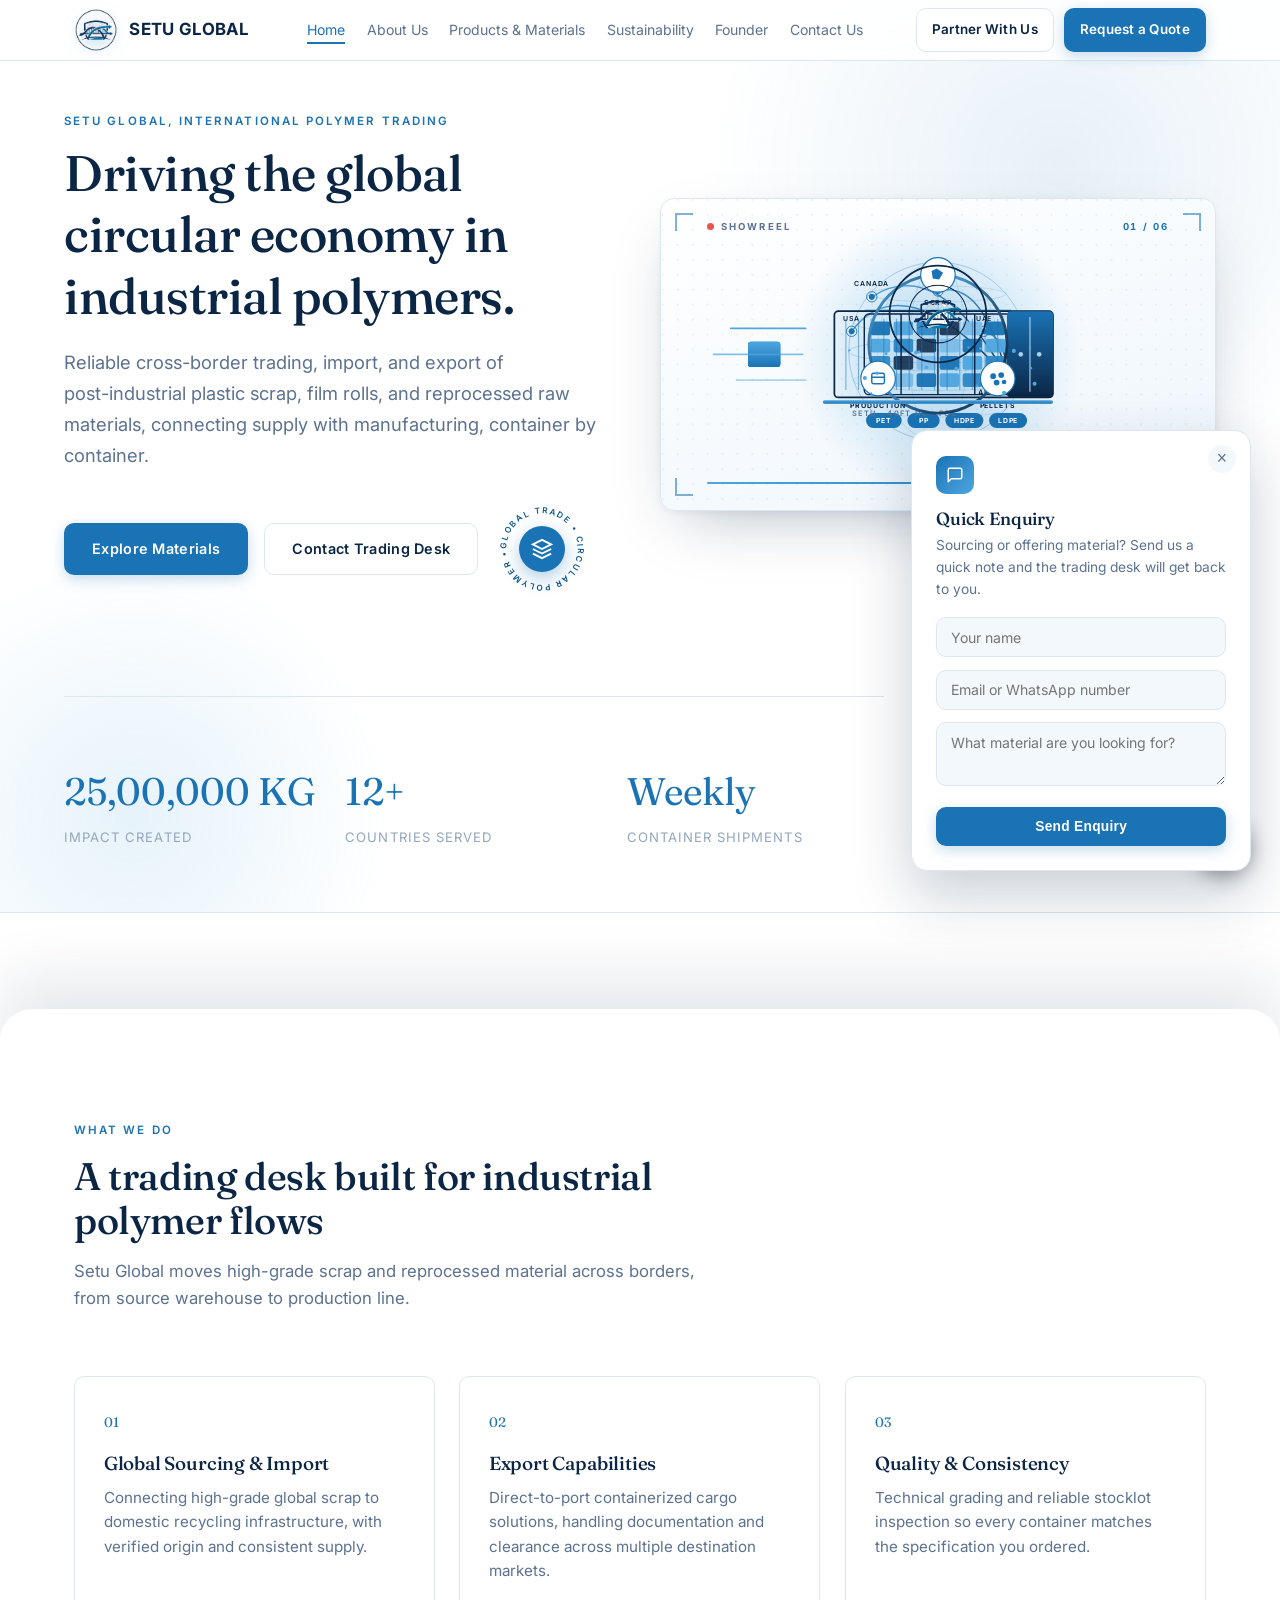
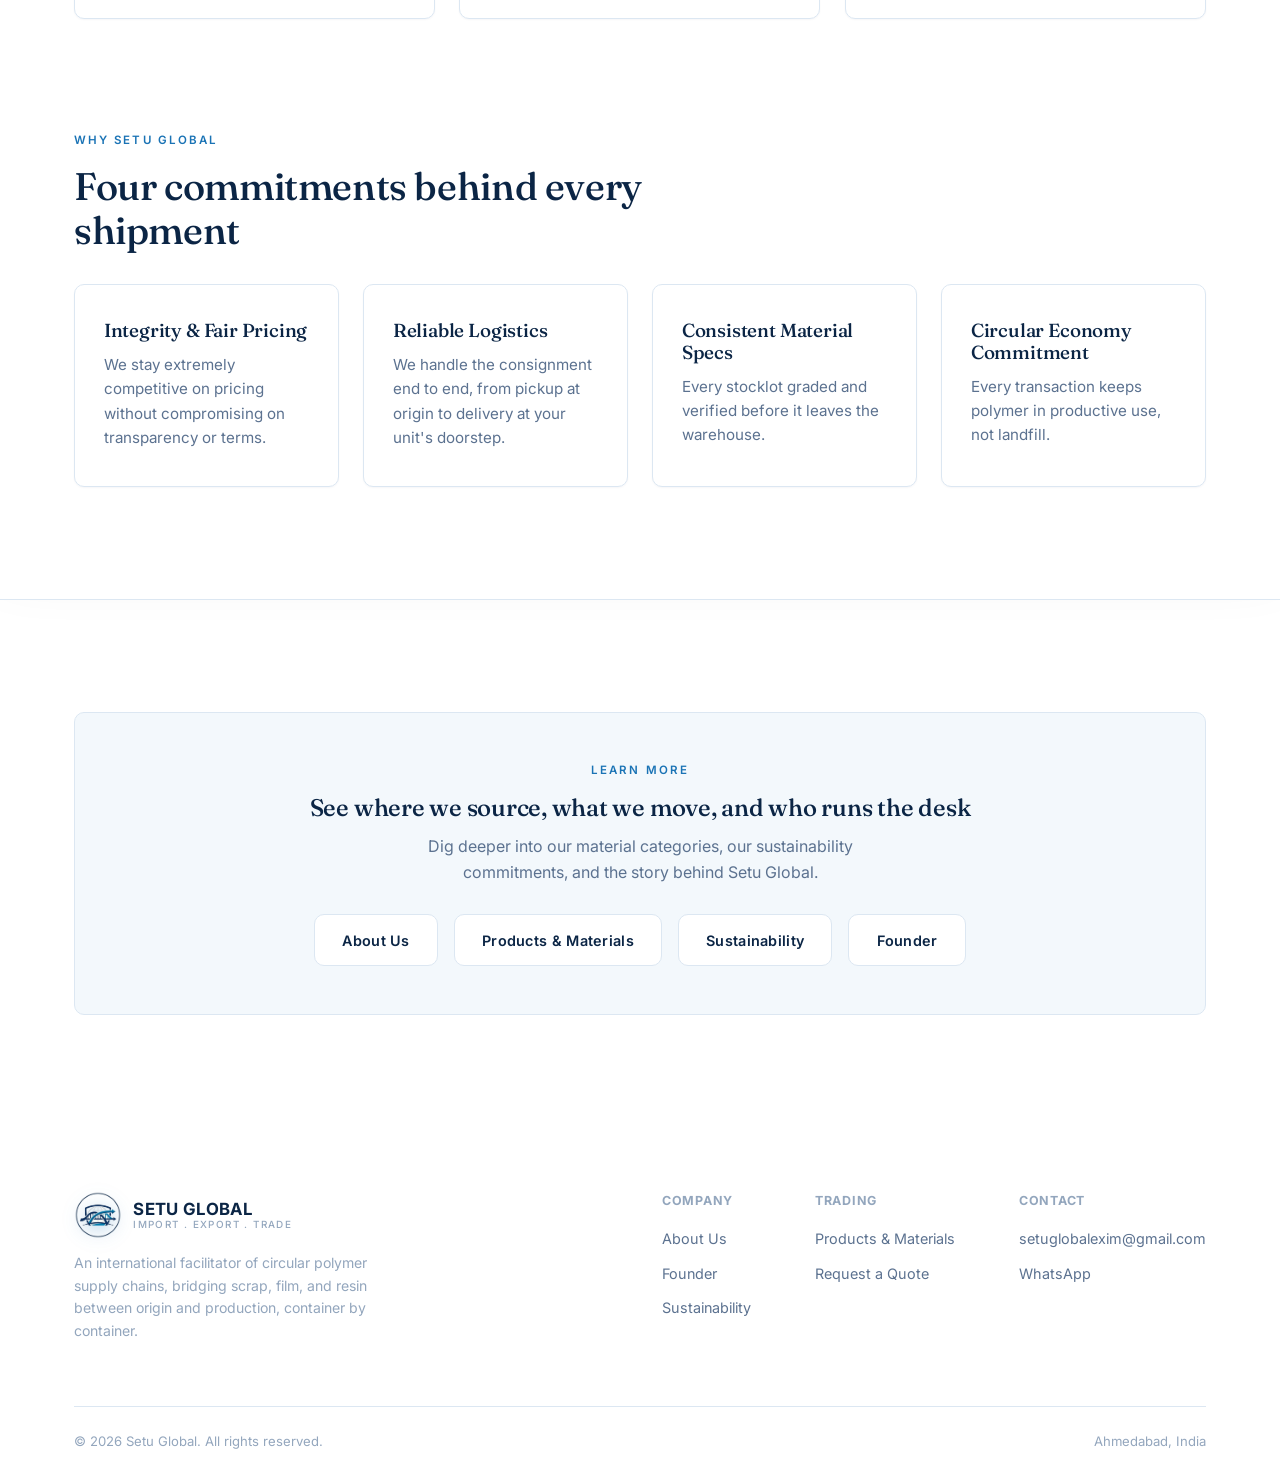
==== commit 88eebd75: "Add files via upload" ====
--- a/index.html
+++ b/index.html
@@ -7,13 +7,13 @@
 <meta name="description" content="Setu Global is an international facilitator of circular polymer supply chains, trading, import and export of post-industrial plastic scrap, film rolls, and reprocessed raw materials.">
 <link rel="preconnect" href="https://fonts.googleapis.com">
 <link href="https://fonts.googleapis.com/css2?family=Fraunces:wght@400;500;600&family=Inter:wght@400;500;600;700&display=swap" rel="stylesheet">
-<link rel="stylesheet" href="style.css">
+<link rel="stylesheet" href="style.css?v=3">
 </head>
 <body>
 
 <header>
   <nav class="nav">
-    <a href="index.html" class="logo"><img src="images/logo-circle.png" alt="Setu Global" class="logo-mark"><span class="logo-text-block"><span class="logo-name">SETU GLOBAL</span><span class="logo-tag">Import . Export . Trade</span></span></a>
+    <a href="index.html" class="logo"><img src="images/logo-circle.png" alt="Setu Global" class="logo-mark"><span class="logo-text-block"><span class="logo-name">SETU GLOBAL</span></span></a>
     <ul class="nav-links">
       <li><a href="index.html" class="active">Home</a></li>
       <li><a href="about.html">About Us</a></li>
@@ -487,6 +487,6 @@
   <div class="form-success" id="quickEnquirySuccess">Thank you, we have received your enquiry and will respond within 24 business hours.</div>
 </div>
 
-<script src="main.js"></script>
+<script src="main.js?v=3"></script>
 </body>
 </html>
--- a/style.css
+++ b/style.css
@@ -1451,3 +1451,27 @@
   .cap.c6 { opacity: 1 !important; transform: none !important; }
   .reel-progress { transform: scaleX(1); }
 }
+
+/* founder LinkedIn link */
+.founder-link {
+  display: inline-flex; align-items: center; gap: 0.5rem;
+  margin: 0.2rem 0 1.4rem;
+  font-size: 0.86rem; font-weight: 600; color: var(--accent);
+  text-decoration: none; border-bottom: 1px solid transparent;
+  transition: color 0.2s ease, border-color 0.2s ease;
+}
+.founder-link svg { width: 17px; height: 17px; fill: currentColor; }
+.founder-link:hover { color: var(--accent-dim); border-color: var(--accent-dim); }
+
+/* nav fit: the tagline is gone from the mark, and the bar is width-capped,
+   so everything has to live inside one row without wrapping or overlapping. */
+.nav { gap: 1rem; }
+.nav .logo { margin-right: 0.4rem; flex-shrink: 0; }
+.nav-links { gap: 1.35rem; flex-wrap: nowrap; min-width: 0; }
+.nav-links a { white-space: nowrap; }
+.nav-cta { flex-shrink: 0; gap: 0.6rem; }
+.nav-cta .btn { white-space: nowrap; padding: 0.62rem 0.95rem; font-size: 0.84rem; }
+@media (max-width: 1150px) and (min-width: 821px) {
+  .nav-links { gap: 1rem; font-size: 0.92rem; }
+  .nav-cta .btn-ghost { display: none; }
+}
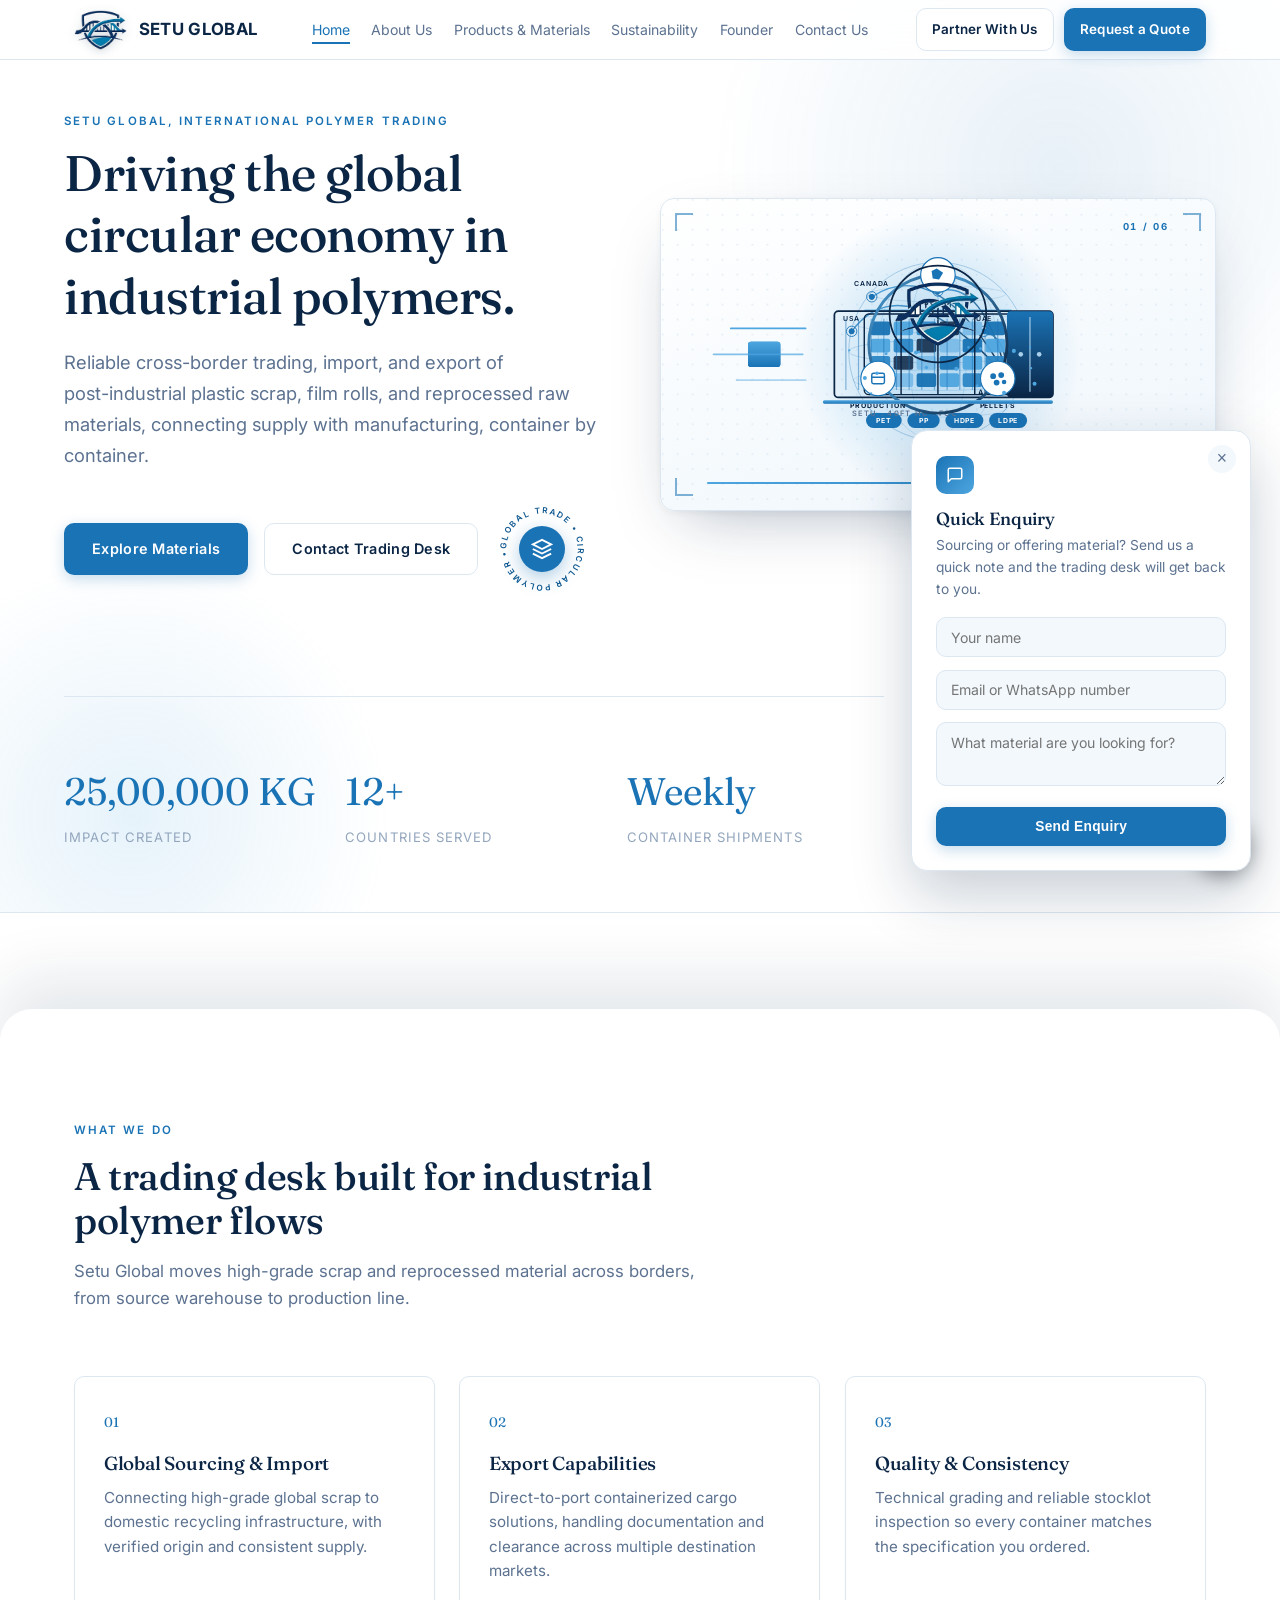
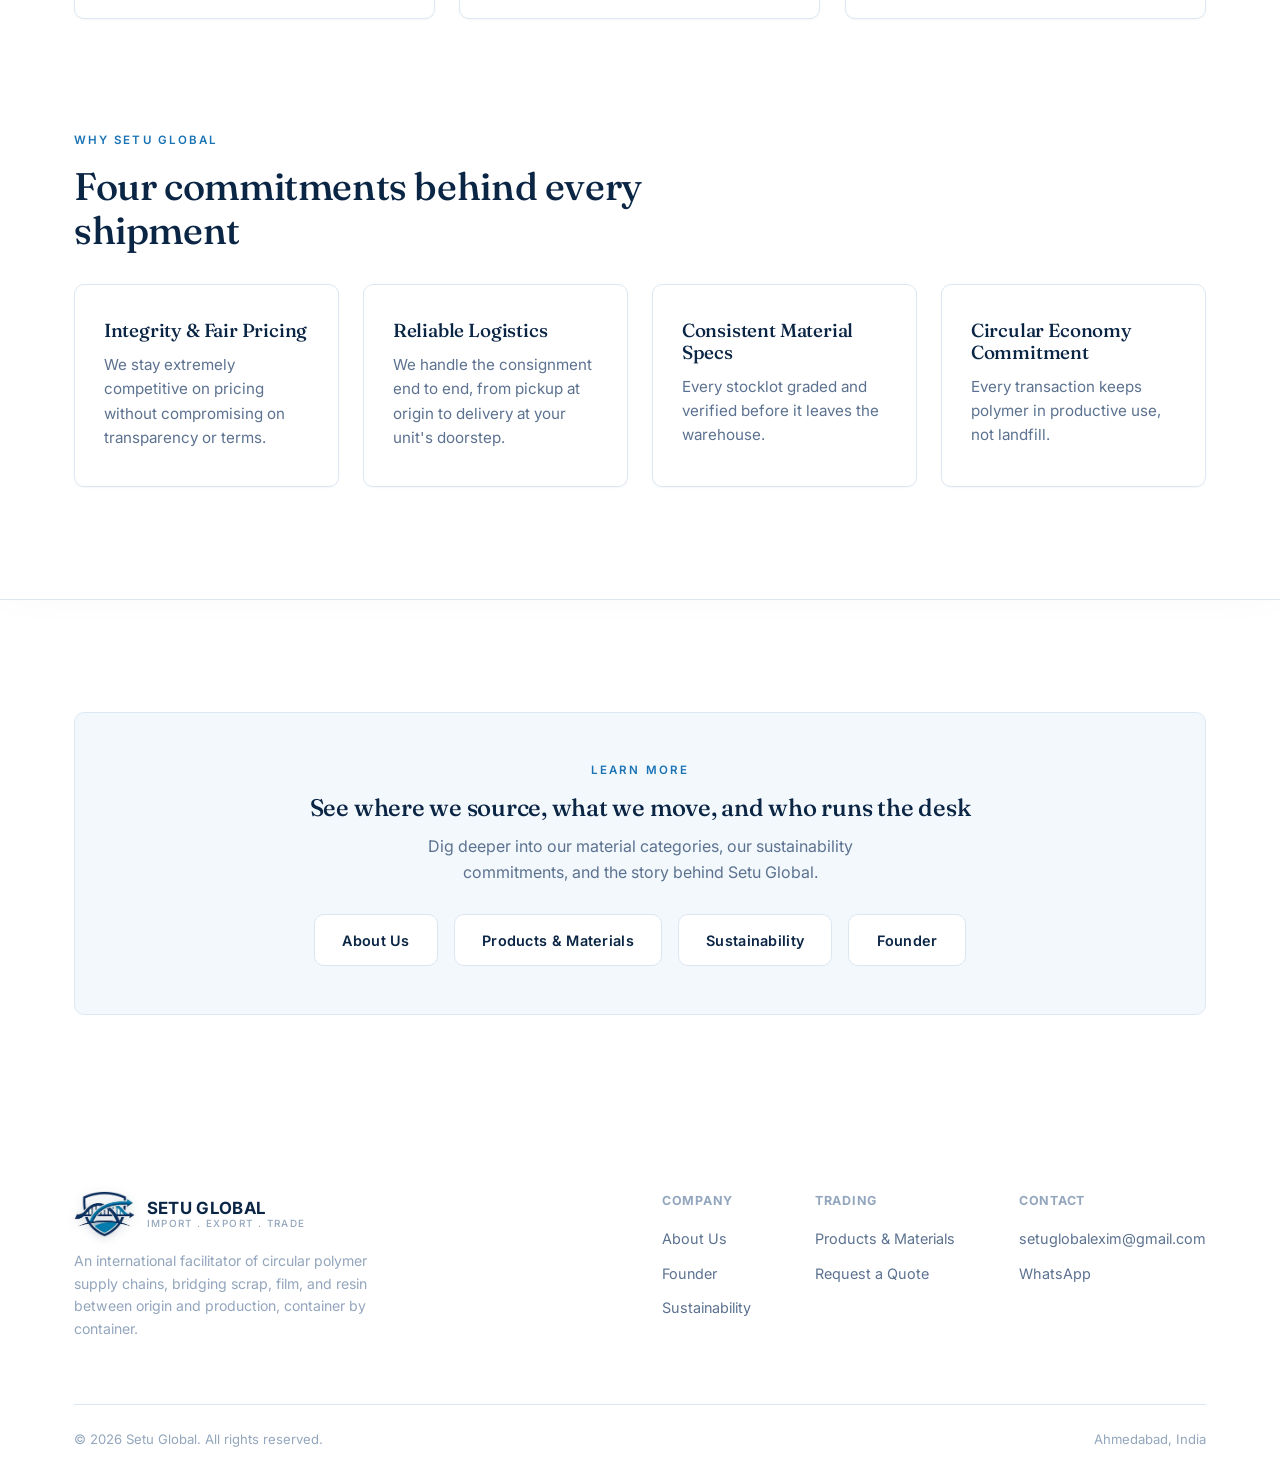
==== commit 601351b3: "Add files via upload" ====
--- a/index.html
+++ b/index.html
@@ -7,13 +7,13 @@
 <meta name="description" content="Setu Global is an international facilitator of circular polymer supply chains, trading, import and export of post-industrial plastic scrap, film rolls, and reprocessed raw materials.">
 <link rel="preconnect" href="https://fonts.googleapis.com">
 <link href="https://fonts.googleapis.com/css2?family=Fraunces:wght@400;500;600&family=Inter:wght@400;500;600;700&display=swap" rel="stylesheet">
-<link rel="stylesheet" href="style.css?v=3">
+<link rel="stylesheet" href="style.css?v=4">
 </head>
 <body>
 
 <header>
   <nav class="nav">
-    <a href="index.html" class="logo"><img src="images/logo-circle.png" alt="Setu Global" class="logo-mark"><span class="logo-text-block"><span class="logo-name">SETU GLOBAL</span></span></a>
+    <a href="index.html" class="logo"><img src="images/logo-mark.png" alt="Setu Global" class="logo-mark"><span class="logo-text-block"><span class="logo-name">SETU GLOBAL</span></span></a>
     <ul class="nav-links">
       <li><a href="index.html" class="active">Home</a></li>
       <li><a href="about.html">About Us</a></li>
@@ -300,7 +300,7 @@
             <!-- SCENE 6 : MARK -->
             <g class="sc sc6">
               <circle class="s6-ring" pathLength="1" cx="480" cy="200" r="84" fill="none" stroke="#0b2545" stroke-width="3"/>
-              <image class="s6-logo" href="images/logo-circle.png" x="424" y="144" width="112" height="112"/>
+              <image class="s6-logo" href="images/logo-mark.png" x="404" y="143" width="152" height="114"/>
             </g>
           </svg>
 
@@ -310,7 +310,6 @@
             <span class="reel-bracket bl"></span><span class="reel-bracket br"></span>
 
             <div class="reel-top">
-              <span class="reel-live"><i></i>SHOWREEL</span>
               <span class="reel-chapter" id="reelChapter">01 / 06</span>
             </div>
 
@@ -431,7 +430,7 @@
   <div class="container">
     <div class="footer-top">
       <div class="footer-brand">
-        <a href="index.html" class="logo"><img src="images/logo-circle.png" alt="Setu Global" class="logo-mark" style="height:48px;width:48px;"><span class="logo-text-block"><span class="logo-name">SETU GLOBAL</span><span class="logo-tag">Import . Export . Trade</span></span></a>
+        <a href="index.html" class="logo"><img src="images/logo-mark.png" alt="Setu Global" class="logo-mark" style="height:46px;"><span class="logo-text-block"><span class="logo-name">SETU GLOBAL</span><span class="logo-tag">Import . Export . Trade</span></span></a>
         <p>An international facilitator of circular polymer supply chains, bridging scrap, film, and resin between origin and production, container by container.</p>
       </div>
       <div class="footer-cols">
@@ -487,6 +486,6 @@
   <div class="form-success" id="quickEnquirySuccess">Thank you, we have received your enquiry and will respond within 24 business hours.</div>
 </div>
 
-<script src="main.js?v=3"></script>
+<script src="main.js?v=4"></script>
 </body>
 </html>
--- a/style.css
+++ b/style.css
@@ -172,12 +172,12 @@
 .logo span { color: var(--accent); }
 
 .logo-mark {
-  height: 44px;
-  width: 44px;
+  height: 40px;
+  width: auto;
   display: block;
-  border-radius: 50%;
-  object-fit: contain;
-  filter: drop-shadow(0 3px 8px rgba(26,115,181,0.3));
+  /* no border-radius and no fixed width: the mark is a shield, not a circle,
+     so constraining it to a square was clipping the pointed base. */
+  filter: drop-shadow(0 2px 5px rgba(11,37,69,0.18));
   animation: logoFloat 3.6s ease-in-out infinite;
 }
 
@@ -1325,7 +1325,7 @@
 
 .reel-top {
   position: absolute; top: 20px; left: 46px; right: 46px;
-  display: flex; justify-content: space-between; align-items: center;
+  display: flex; justify-content: flex-end; align-items: center;
 }
 .reel-live {
   display: inline-flex; align-items: center; gap: 7px;
@@ -1475,3 +1475,106 @@
   .nav-links { gap: 1rem; font-size: 0.92rem; }
   .nav-cta .btn-ghost { display: none; }
 }
+
+/* ============================================================
+   MOBILE / TABLET CORRECTIONS
+   The desktop nav needs roughly 1000px to sit in one row, but the
+   hamburger only appeared below 680px, so between those widths the
+   links and the quote button squeezed the toggle clean off screen.
+   ============================================================ */
+@media (max-width: 1000px) {
+  .nav { gap: 0.75rem; padding: 0.5rem 1.1rem; }
+  .nav .logo { margin-right: 0; }
+  .nav-links { display: none; }
+  .nav-cta { display: none; }          /* both CTAs live in the drawer instead */
+  .nav-toggle { display: flex; flex-shrink: 0; margin-left: auto; }
+  .logo-mark { height: 36px; }
+  .logo-text-block .logo-name { font-size: 0.98rem; }
+}
+
+@media (max-width: 680px) {
+  .container { padding: 0 1.1rem; }
+  .hero { padding: 6rem 0 2.6rem; }   /* must clear the 53px fixed header */
+  .hero h1 { font-size: clamp(1.85rem, 8.2vw, 2.5rem); line-height: 1.16; }
+  .hero .sub { font-size: 0.97rem; }
+  .hero-ctas { gap: 0.7rem; width: 100%; }
+  .hero-ctas .btn { width: 100%; justify-content: center; }
+  .spin-badge { display: none; }
+  .hero-stats { margin-top: 0.4rem; }
+  .stats { gap: 1.4rem; }
+  .stat-num { font-size: 1.9rem; }
+
+  /* the reel is the showpiece: keep it readable rather than letterboxed */
+  .reel { border-radius: 10px; }
+  .reel-top { top: 12px; left: 16px; right: 16px; }
+  .reel-bottom { left: 16px; right: 16px; bottom: 26px; }
+  .reel-track { left: 16px; right: 16px; bottom: 15px; }
+  .reel-bracket { width: 10px; height: 10px; }
+  .reel-bracket.tl { top: 8px; left: 8px; }  .reel-bracket.tr { top: 8px; right: 8px; }
+  .reel-bracket.bl { bottom: 8px; left: 8px; } .reel-bracket.br { bottom: 8px; right: 8px; }
+  .cap { font-size: 0.6rem; line-height: 1.3; white-space: normal; }
+  .reel-time { font-size: 0.54rem; }
+  .reel-chapter { font-size: 0.54rem; }
+  .reel-count b { font-size: 2rem; }
+  .reel-count em { font-size: 0.7rem; }
+  .reel-wordmark { transform: translateY(44px); }
+  .reel-wordmark .w { font-size: 1.1rem; }
+  .reel-wordmark small { font-size: 0.5rem; letter-spacing: 0.22em; }
+
+  h2 { font-size: 1.65rem; }
+  .section-head p { font-size: 0.95rem; }
+  .card { padding: 1.3rem; }
+
+  .founder-wrap { grid-template-columns: 1fr; gap: 1.6rem; }
+  .founder-photo img { width: 100%; height: auto; }
+  .founder-points { grid-template-columns: 1fr; }
+
+  .sustain-wrap { grid-template-columns: 1fr; gap: 1.8rem; }
+  .contact-wrap { grid-template-columns: 1fr; gap: 1.8rem; }
+  .product-cat-head { flex-wrap: wrap; gap: 0.4rem; }
+  .offer-sheet-cta { flex-direction: column; align-items: flex-start; gap: 1rem; }
+  .offer-sheet-cta .btn { width: 100%; justify-content: center; }
+  .footer-cols { grid-template-columns: 1fr 1fr; gap: 1.4rem; }
+  .footer-bottom { flex-direction: column; gap: 0.4rem; align-items: flex-start; }
+
+  /* keep the floating WhatsApp button clear of content and the popup */
+  .wa-float { width: 50px; height: 50px; right: 14px; bottom: 14px; }
+  .wa-float svg { width: 24px; height: 24px; }
+  .quick-enquiry { left: 12px; right: 12px; bottom: 76px; width: auto; max-width: none; }
+}
+
+@media (max-width: 420px) {
+  .footer-cols { grid-template-columns: 1fr; }
+  .reel-wordmark .w { font-size: 0.95rem; }
+  .reel-count b { font-size: 1.7rem; }
+}
+
+/* drawer CTA: .mobile-menu a forced display:block, which killed the button's
+   flex centering and horizontal padding, so the label sat flush left. */
+.mobile-menu .btn {
+  display: flex;
+  align-items: center;
+  justify-content: center;
+  text-align: center;
+  padding: 0.85rem 1.1rem;
+  width: 100%;
+  box-sizing: border-box;
+}
+.mobile-menu .btn:hover { color: #fff; }
+
+/* The drawer was pinned to a hardcoded top:64px while the mobile header is
+   only 53px tall, leaving a strip of hero text showing through the gap.
+   Anchoring it to the header itself keeps it flush at any header height. */
+header { position: fixed; }
+.mobile-menu {
+  position: absolute;
+  top: 100%;
+  left: 0; right: 0;
+  background: var(--bg-alt);
+  max-height: calc(100vh - 100%);
+  overflow-y: auto;
+}
+/* .mobile-menu a (0,1,1) was out-specifying .btn-primary (0,1,0), so the
+   drawer CTA rendered with link colour instead of white. */
+.mobile-menu .btn-primary,
+.mobile-menu .btn-primary:hover { color: #fff; }
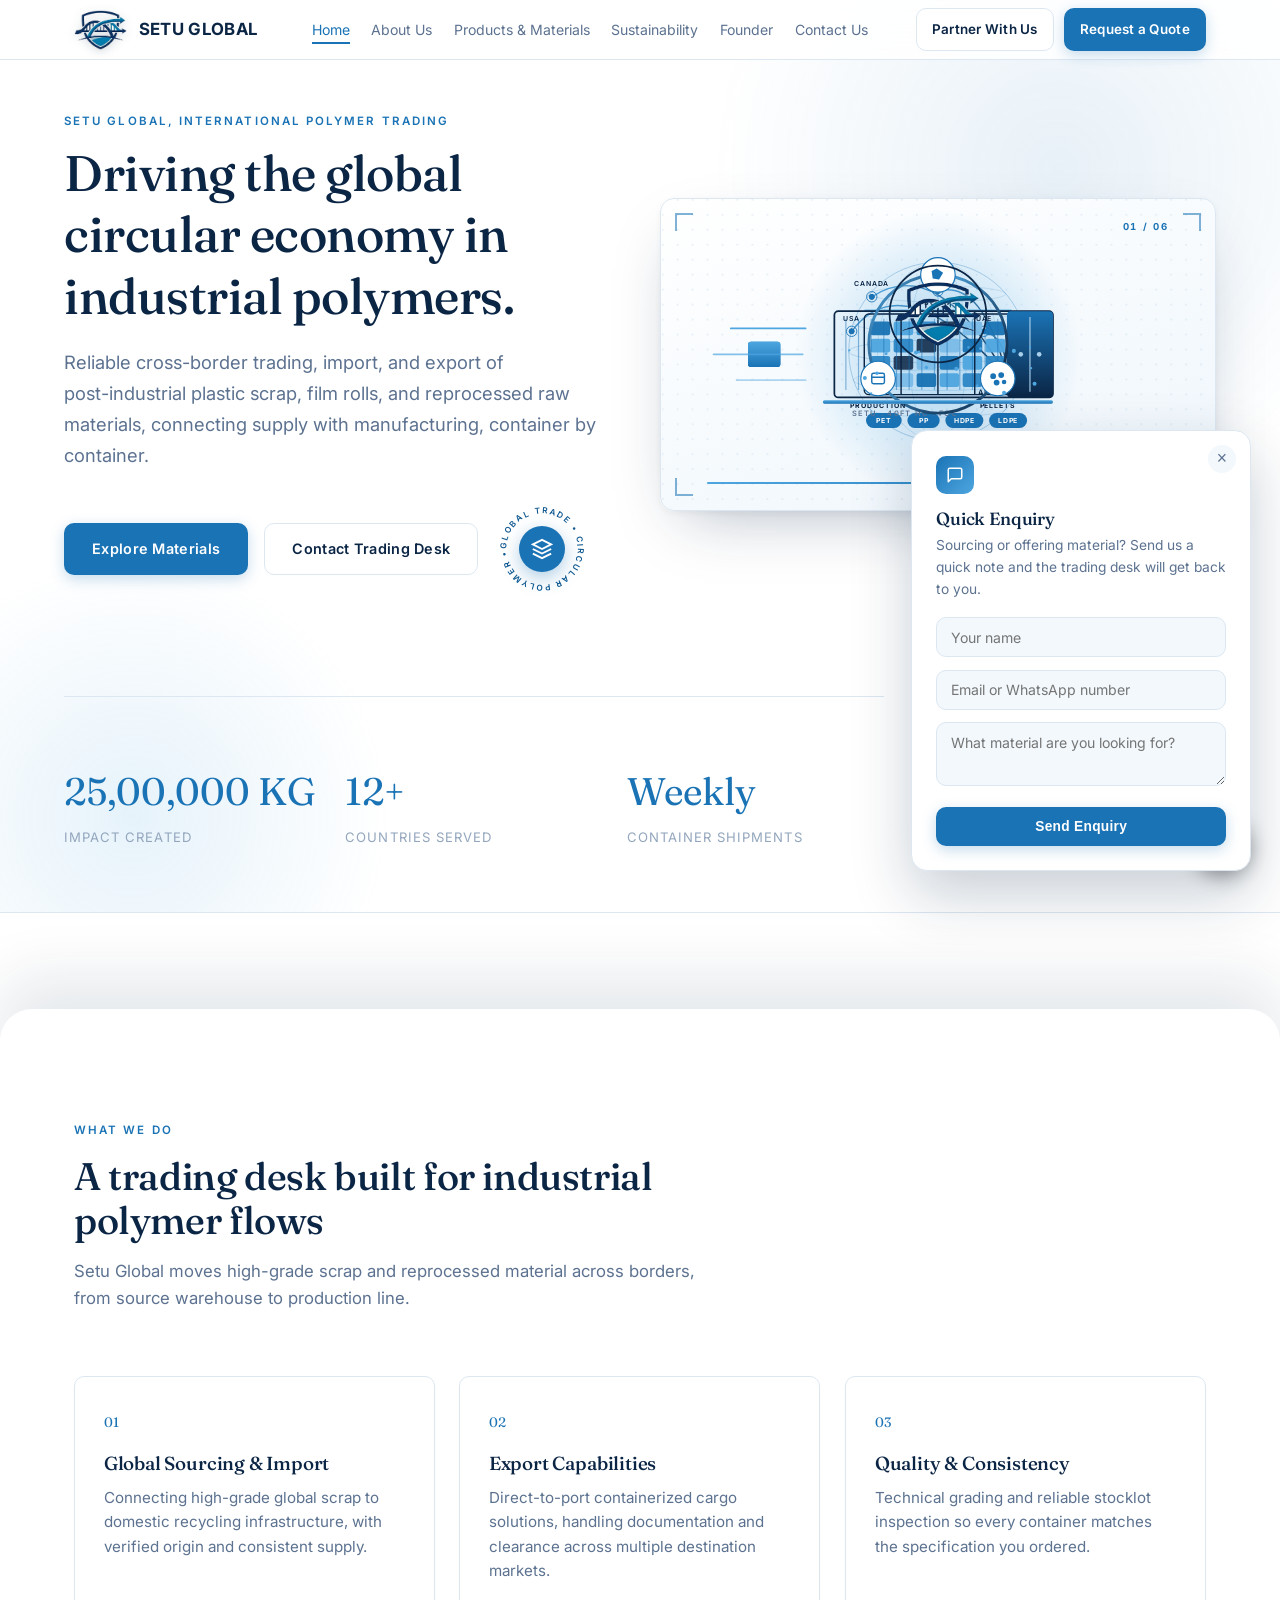
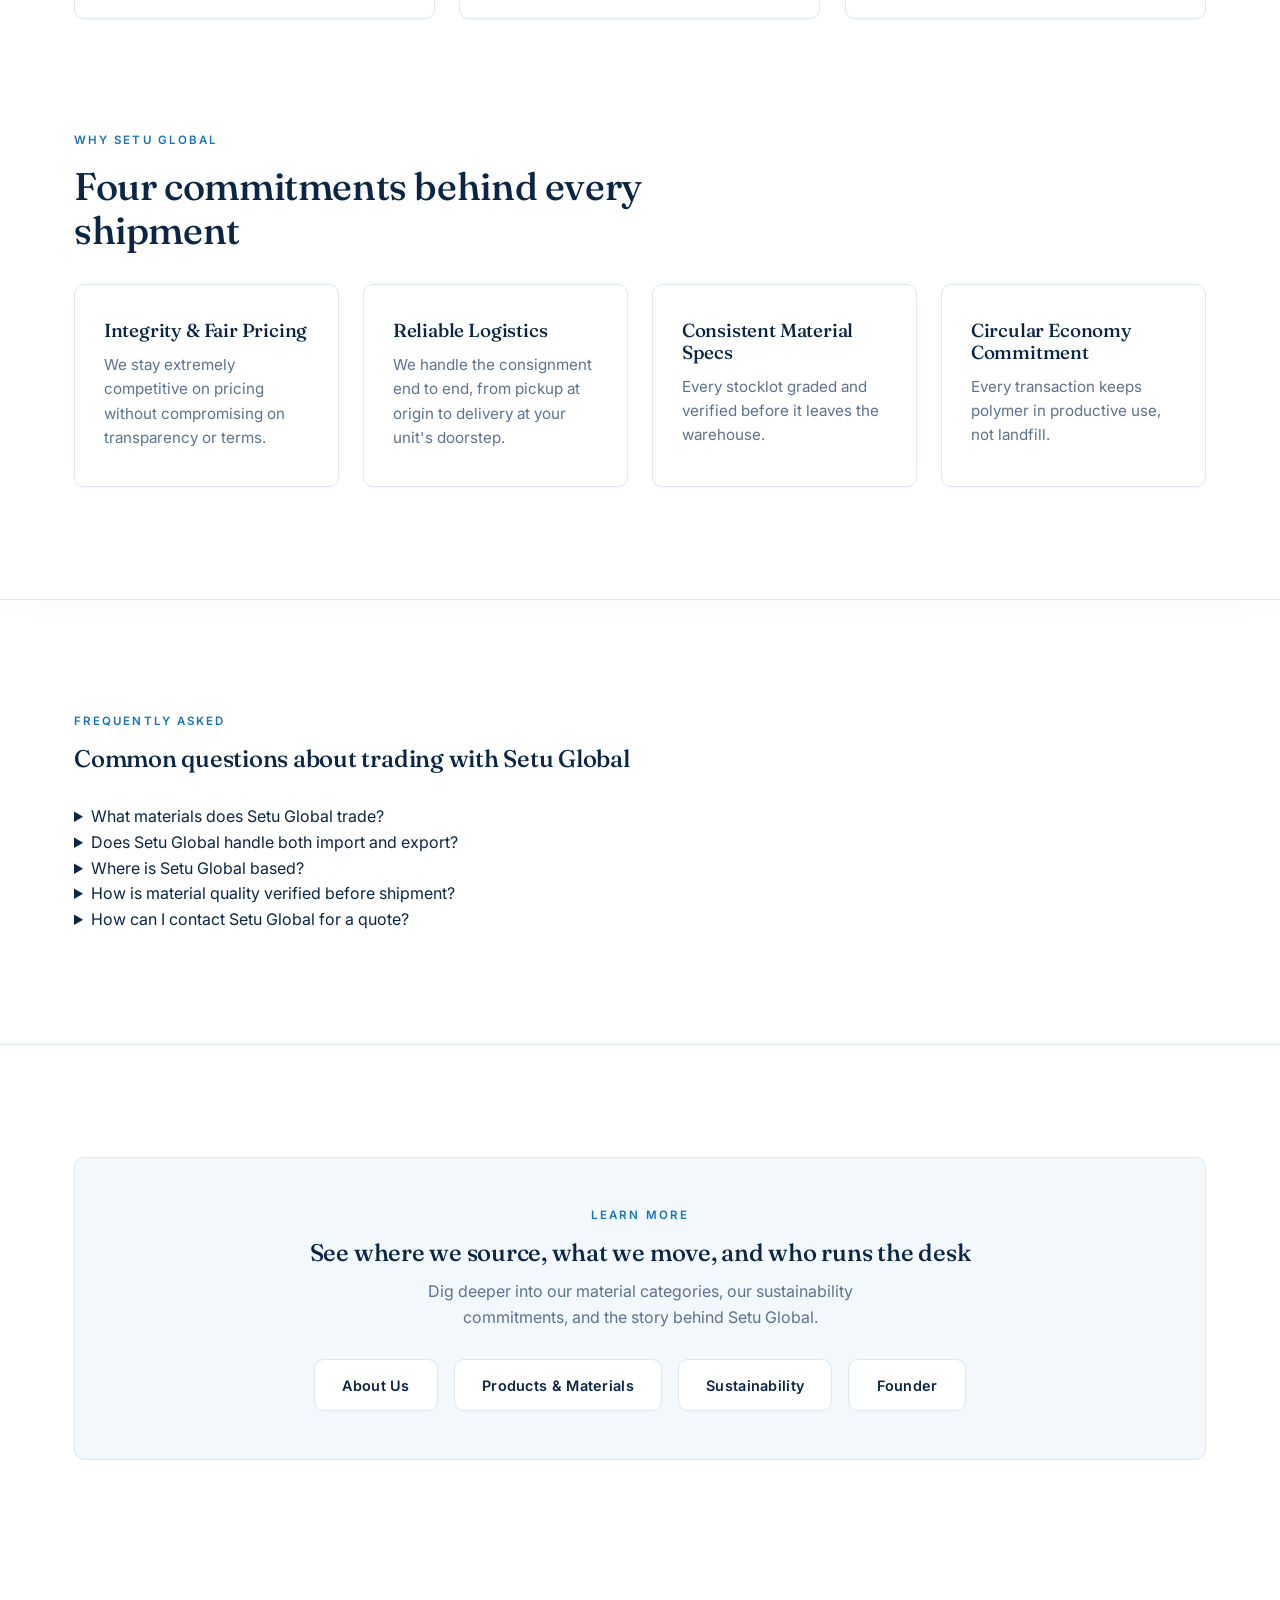
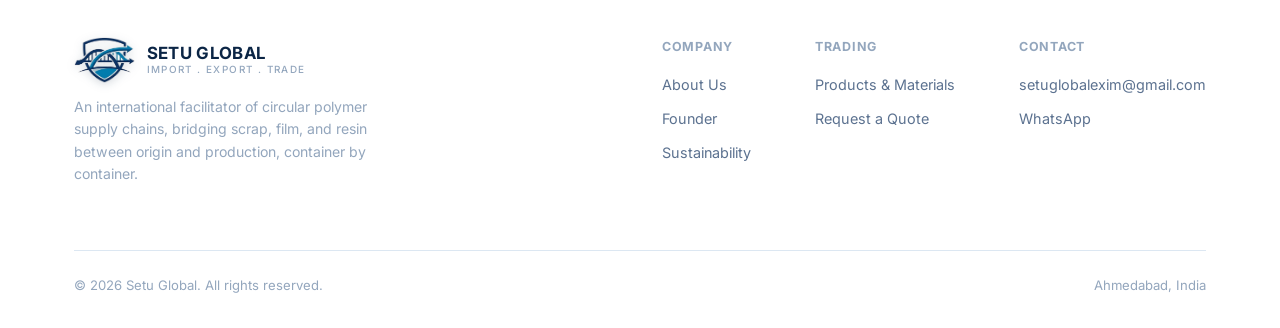
==== commit 89bca092: "Add files via upload" ====
--- a/index.html
+++ b/index.html
@@ -8,6 +8,23 @@
 <link rel="preconnect" href="https://fonts.googleapis.com">
 <link href="https://fonts.googleapis.com/css2?family=Fraunces:wght@400;500;600&family=Inter:wght@400;500;600;700&display=swap" rel="stylesheet">
 <link rel="stylesheet" href="style.css?v=4">
+<link rel="canonical" href="https://setuglobal.co.in/">
+<meta property="og:type" content="website">
+<meta property="og:site_name" content="Setu Global">
+<meta property="og:title" content="Setu Global | Circular Polymer Trading & Supply Chain">
+<meta property="og:description" content="Setu Global is an international facilitator of circular polymer supply chains, trading, import and export of post-industrial plastic scrap, film rolls, and reprocessed raw materials.">
+<meta property="og:url" content="https://setuglobal.co.in/">
+<meta property="og:image" content="https://setuglobal.co.in/images/logo-mark.png">
+<meta name="twitter:card" content="summary_large_image">
+<meta name="twitter:title" content="Setu Global | Circular Polymer Trading & Supply Chain">
+<meta name="twitter:description" content="Setu Global is an international facilitator of circular polymer supply chains, trading, import and export of post-industrial plastic scrap, film rolls, and reprocessed raw materials.">
+<meta name="twitter:image" content="https://setuglobal.co.in/images/logo-mark.png">
+<meta name="robots" content="index, follow">
+<link rel="icon" href="images/logo-mark.png" type="image/png">
+<script type="application/ld+json">{"@context": "https://schema.org", "@type": "Organization", "name": "Setu Global", "url": "https://setuglobal.co.in/", "logo": "https://setuglobal.co.in/images/logo-mark.png", "description": "Setu Global is an international facilitator of circular polymer supply chains, trading in post-industrial plastic scrap, film rolls, resins, and reprocessed raw materials.", "email": "setuglobalexim@gmail.com", "address": {"@type": "PostalAddress", "streetAddress": "B4, Patel Estate, Sarkhej", "addressLocality": "Ahmedabad", "addressRegion": "Gujarat", "addressCountry": "IN"}, "sameAs": ["https://www.linkedin.com/in/priyanshu-agarwal-88599721b"]}</script>
+<script type="application/ld+json">{"@context": "https://schema.org", "@type": "WebSite", "name": "Setu Global", "url": "https://setuglobal.co.in/"}</script>
+<script type="application/ld+json">{"@context": "https://schema.org", "@type": "FAQPage", "mainEntity": [{"@type": "Question", "name": "What materials does Setu Global trade?", "acceptedAnswer": {"@type": "Answer", "text": "Setu Global trades PET film (printed, plain, and metallized), BOPP film, post-industrial PP (raffia grade), HDPE, LDPE, and food-grade PET flakes, along with reprocessed pellets and resins."}}, {"@type": "Question", "name": "Does Setu Global handle both import and export?", "acceptedAnswer": {"@type": "Answer", "text": "Yes. Setu Global facilitates cross-border import and export of post-industrial plastic scrap, film rolls, and reprocessed raw materials, connecting global supply with manufacturing demand."}}, {"@type": "Question", "name": "Where is Setu Global based?", "acceptedAnswer": {"@type": "Answer", "text": "Setu Global is based in Ahmedabad, Gujarat, India, and operates as an international trading and logistics facilitator for the circular polymer economy."}}, {"@type": "Question", "name": "How is material quality verified before shipment?", "acceptedAnswer": {"@type": "Answer", "text": "Every shipment is graded and inspected before loading, covering material grading, baling standards, and container stuffing checks to ensure consistent quality on arrival."}}, {"@type": "Question", "name": "How can I contact Setu Global for a quote?", "acceptedAnswer": {"@type": "Answer", "text": "You can reach the Setu Global trading desk by email at setuglobalexim@gmail.com or via WhatsApp, and inquiries are typically answered within 24 business hours."}}]}</script>
+
 </head>
 <body>
 
@@ -407,6 +424,36 @@
     </div>
   </section>
 
+  <!-- FAQ -->
+  <section id="faq">
+    <div class="container">
+      <span class="eyebrow reveal">Frequently Asked</span>
+      <h2 class="reveal" style="margin-bottom:2rem;">Common questions about trading with Setu Global</h2>
+      <div class="faq-list">
+        <details class="faq-item">
+          <summary>What materials does Setu Global trade?</summary>
+          <p>Setu Global trades PET film (printed, plain, and metallized), BOPP film, post-industrial PP (raffia grade), HDPE, LDPE, and food-grade PET flakes, along with reprocessed pellets and resins.</p>
+        </details>
+        <details class="faq-item">
+          <summary>Does Setu Global handle both import and export?</summary>
+          <p>Yes. Setu Global facilitates cross-border import and export of post-industrial plastic scrap, film rolls, and reprocessed raw materials, connecting global supply with manufacturing demand.</p>
+        </details>
+        <details class="faq-item">
+          <summary>Where is Setu Global based?</summary>
+          <p>Setu Global is based in Ahmedabad, Gujarat, India, and operates as an international trading and logistics facilitator for the circular polymer economy.</p>
+        </details>
+        <details class="faq-item">
+          <summary>How is material quality verified before shipment?</summary>
+          <p>Every shipment is graded and inspected before loading, covering material grading, baling standards, and container stuffing checks to ensure consistent quality on arrival.</p>
+        </details>
+        <details class="faq-item">
+          <summary>How can I contact Setu Global for a quote?</summary>
+          <p>You can reach the Setu Global trading desk by email at <a href="mailto:setuglobalexim@gmail.com">setuglobalexim@gmail.com</a> or via WhatsApp, and inquiries are typically answered within 24 business hours.</p>
+        </details>
+      </div>
+    </div>
+  </section>
+
   <!-- EXPLORE MORE -->
   <section style="border-bottom: none;">
     <div class="container">
